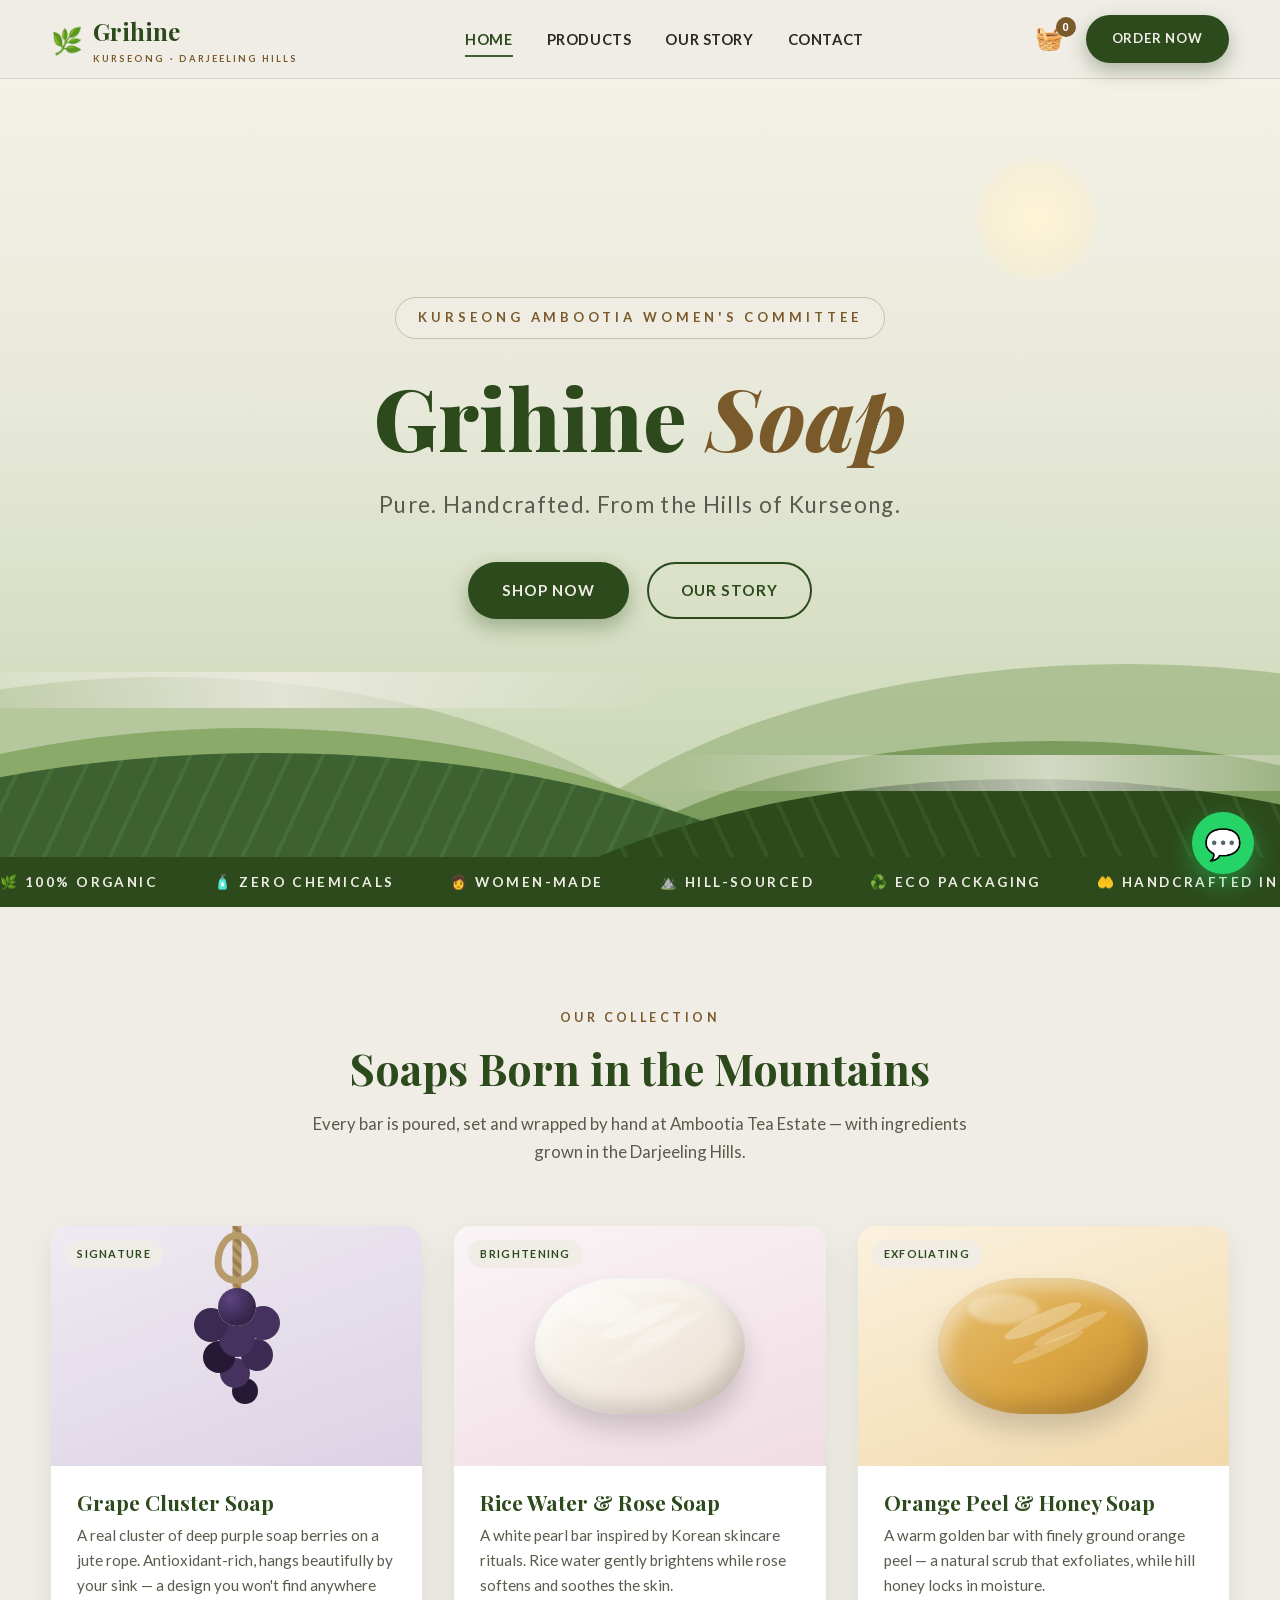
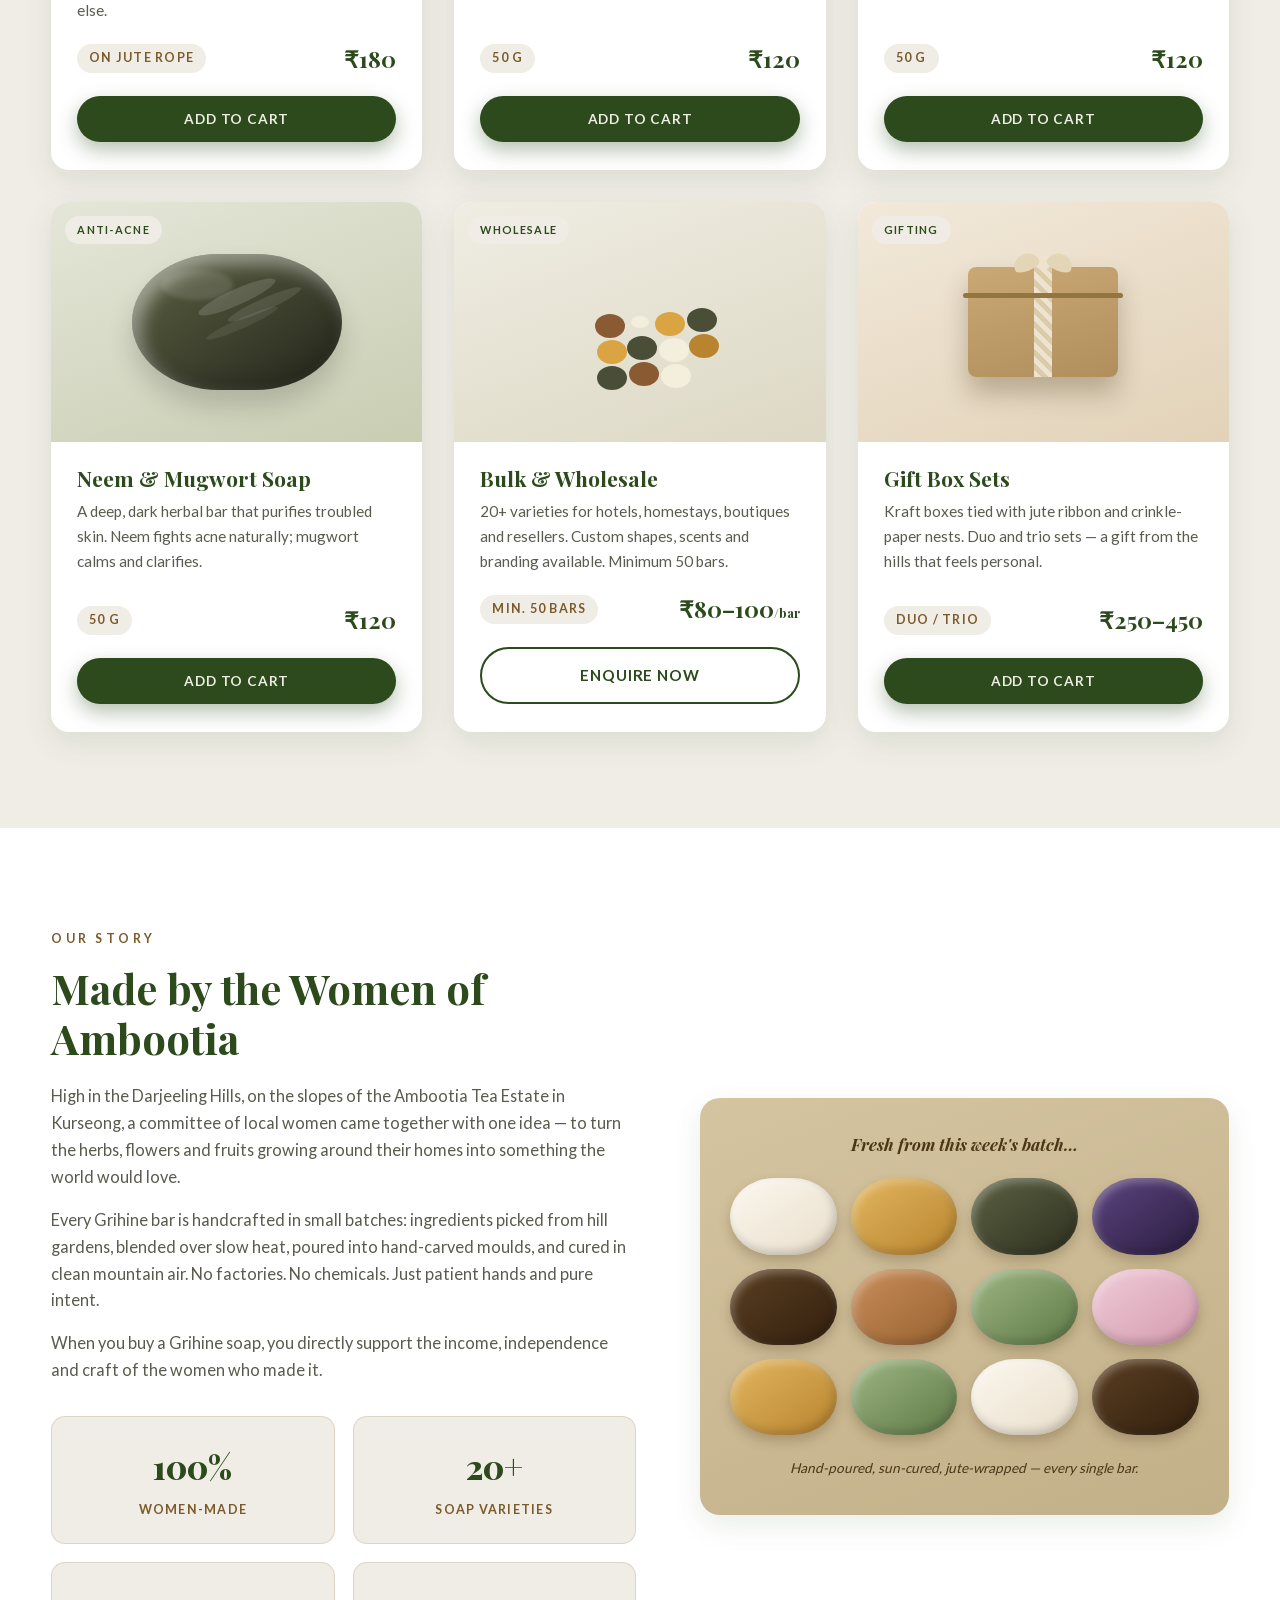
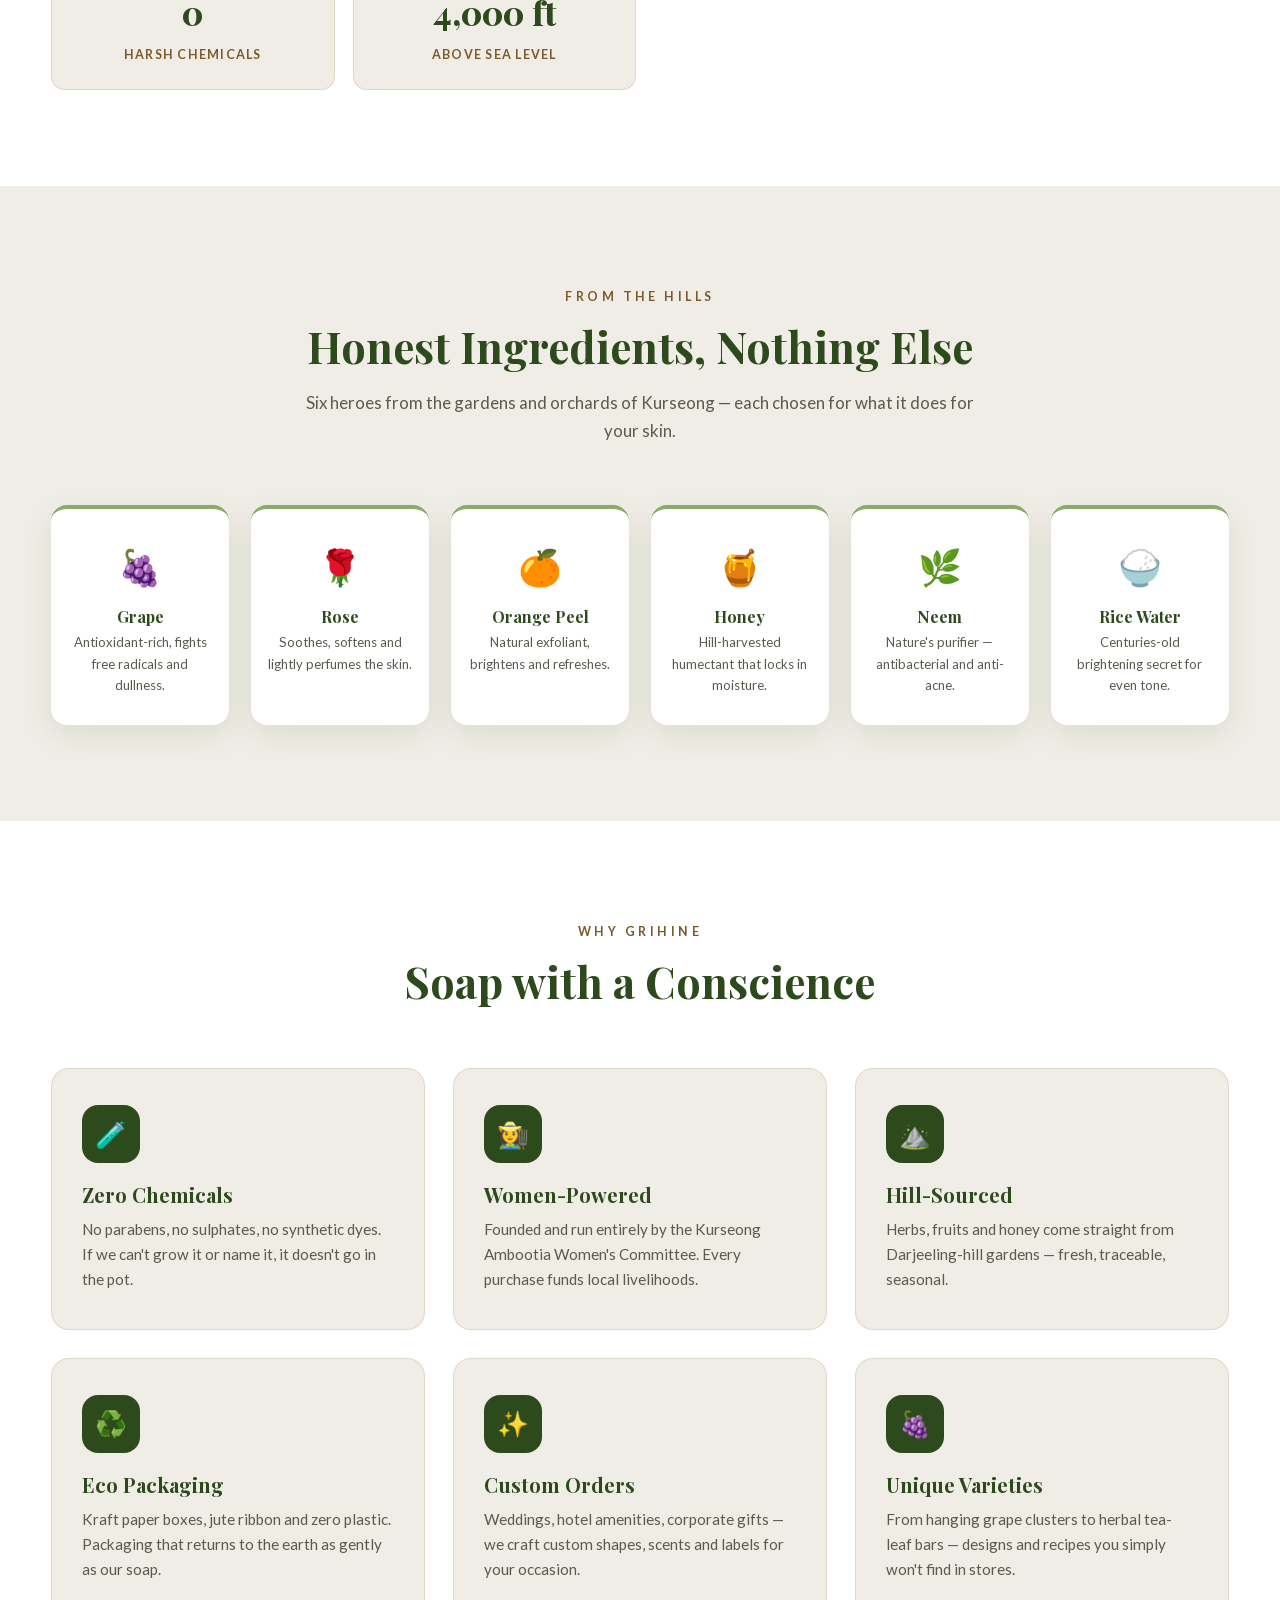
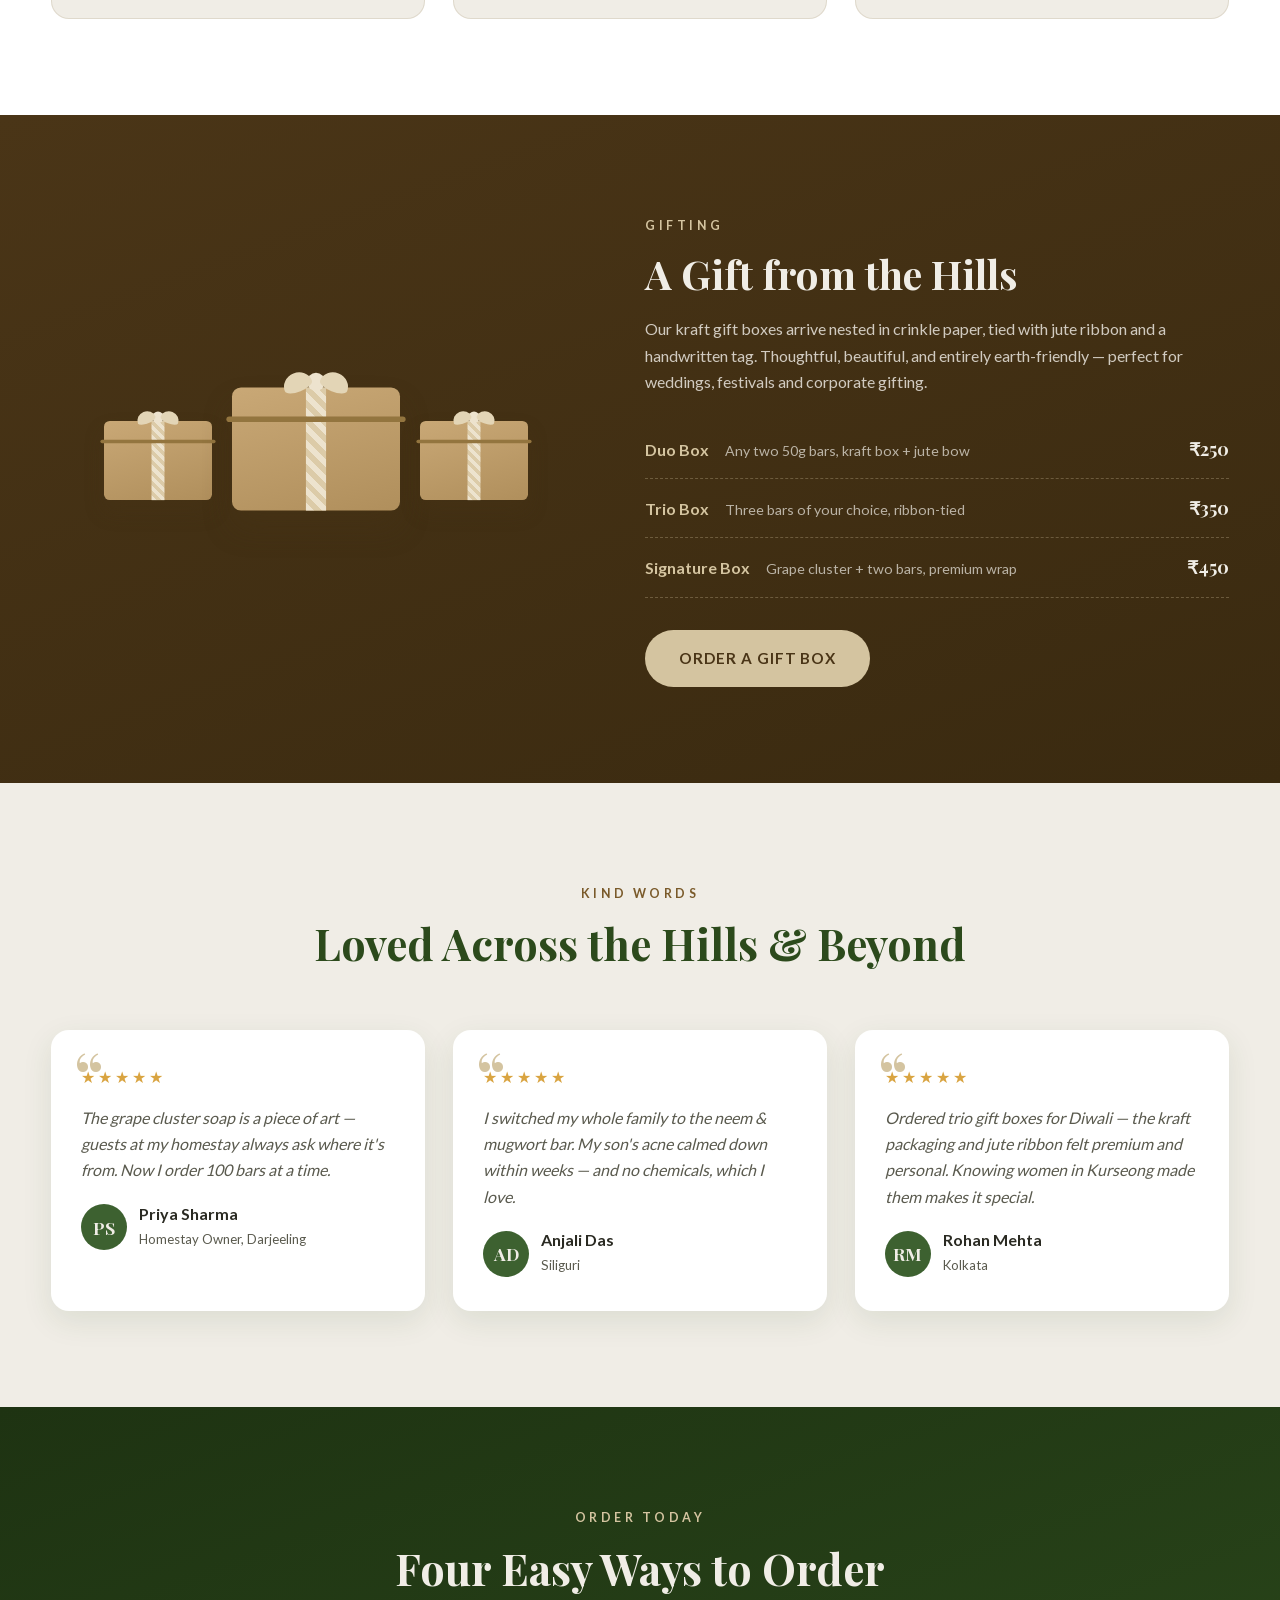
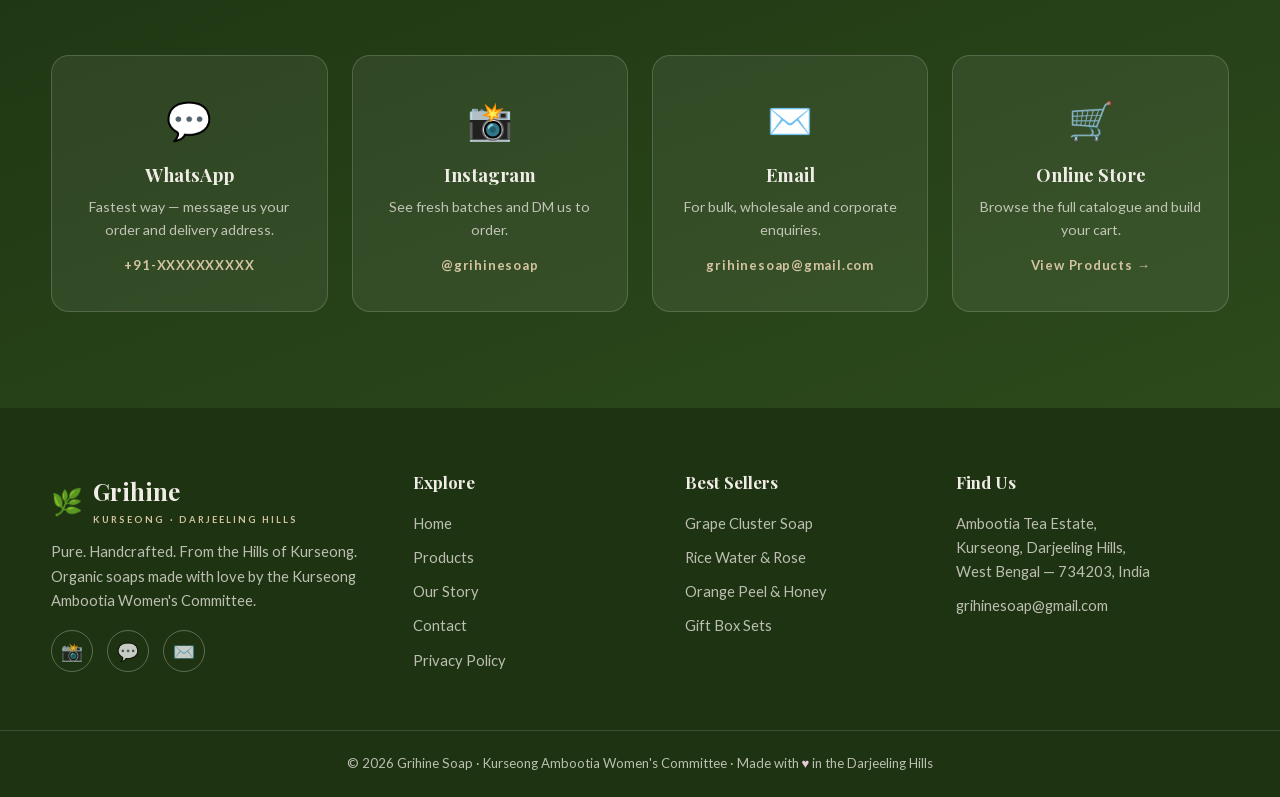
==== index.html @ 86d8ea6c "feat: Grihine Soap site — privacy-first static build (DPDP-ready) Handcrafted-soap brand site for th" ====
<!DOCTYPE html>
<html lang="en">
<head>
  <meta charset="UTF-8">
  <meta name="viewport" content="width=device-width, initial-scale=1.0">
  <!-- Security: CSP (meta-level — GitHub Pages can't set HTTP headers), strict referrer -->
  <meta http-equiv="Content-Security-Policy" content="default-src 'self'; script-src 'self'; style-src 'self' 'unsafe-inline'; img-src 'self' data:; font-src 'self'; connect-src 'self'; frame-src https://www.google.com; object-src 'none'; base-uri 'self'; form-action 'self'">
  <meta name="referrer" content="strict-origin-when-cross-origin">
  <title>Grihine Soap — Handcrafted Organic Soap from Kurseong, Darjeeling Hills</title>
  <meta name="description" content="Grihine Soap — pure, handcrafted organic soaps made by the Kurseong Ambootia Women's Committee in the Darjeeling Hills. Grape cluster soap, rice water & rose, orange peel & honey, neem & mugwort. Zero chemicals, women-made.">
  <meta name="keywords" content="handmade soap, organic soap, Darjeeling, Kurseong, Ambootia, women made, natural soap, grape soap, neem soap, rice water soap, gift box soap, wholesale soap India">
  <meta name="author" content="Kurseong Ambootia Women's Committee">

  <!-- Open Graph -->
  <meta property="og:type" content="website">
  <meta property="og:title" content="Grihine Soap — Pure. Handcrafted. From the Hills of Kurseong.">
  <meta property="og:description" content="Handcrafted organic soaps by the women of Ambootia Tea Estate, Darjeeling Hills. Zero chemicals. 100% women-made.">
  <meta property="og:url" content="https://shadowgreen9371.github.io/grihine-soap/">
  <meta property="og:site_name" content="Grihine Soap">
  <meta property="og:locale" content="en_IN">

  <!-- Favicon: green leaf -->
  <link rel="icon" href="data:image/svg+xml,<svg xmlns=%22http://www.w3.org/2000/svg%22 viewBox=%220 0 100 100%22><text y=%22.9em%22 font-size=%2290%22>🌿</text></svg>">


  <link rel="stylesheet" href="style.css">
</head>
<body>

  <!-- ======= NAVBAR ======= -->
  <header class="navbar">
    <div class="container nav-inner">
      <a href="index.html" class="logo">
        <span class="leaf">🌿</span>
        <span>Grihine<small>Kurseong · Darjeeling Hills</small></span>
      </a>

      <nav class="nav-links" id="navLinks">
        <a href="index.html" class="active">Home</a>
        <a href="products.html">Products</a>
        <a href="about.html">Our Story</a>
        <a href="contact.html">Contact</a>
      </nav>

      <div class="nav-actions">
        <button class="cart-btn" id="cartBtn" aria-label="Cart" title="Your cart — checkout via WhatsApp">
          🧺<span class="cart-count" id="cartCount">0</span>
        </button>
        <a href="contact.html" class="btn btn-solid order-cta">Order Now</a>
        <button class="hamburger" id="hamburger" aria-label="Menu" aria-expanded="false">
          <span></span><span></span><span></span>
        </button>
      </div>
    </div>
  </header>

  <!-- ======= HERO ======= -->
  <section class="hero" id="home">
    <div class="hills" aria-hidden="true">
      <div class="hill hill-far-l"></div>
      <div class="hill hill-far-r"></div>
      <div class="hill hill-mid-l"></div>
      <div class="hill hill-mid-r"></div>
      <div class="hill hill-near-l"></div>
      <div class="hill hill-near-r"></div>
      <div class="mist-band mist-1"></div>
      <div class="mist-band mist-2"></div>
    </div>

    <div class="hero-content">
      <span class="hero-kicker">Kurseong Ambootia Women's Committee</span>
      <h1>Grihine <em>Soap</em></h1>
      <p class="tagline">Pure. Handcrafted. From the Hills of Kurseong.</p>
      <div class="hero-ctas">
        <a href="#products" class="btn btn-solid">Shop Now</a>
        <a href="about.html" class="btn btn-outline">Our Story</a>
      </div>
    </div>

    <div class="badge-strip" aria-hidden="true">
      <div class="badge-track">
        <span>🌿 100% Organic</span><span>🧴 Zero Chemicals</span><span>👩 Women-Made</span>
        <span>⛰️ Hill-Sourced</span><span>♻️ Eco Packaging</span><span>🤲 Handcrafted in Small Batches</span>
        <span>🌿 100% Organic</span><span>🧴 Zero Chemicals</span><span>👩 Women-Made</span>
        <span>⛰️ Hill-Sourced</span><span>♻️ Eco Packaging</span><span>🤲 Handcrafted in Small Batches</span>
      </div>
    </div>
  </section>

  <!-- ======= PRODUCTS ======= -->
  <section class="section" id="products">
    <div class="container">
      <div class="section-head reveal">
        <span class="eyebrow">Our Collection</span>
        <h2>Soaps Born in the Mountains</h2>
        <p>Every bar is poured, set and wrapped by hand at Ambootia Tea Estate — with ingredients grown in the Darjeeling Hills.</p>
      </div>

      <div class="product-grid">
        <!-- Grape Cluster -->
        <article class="product-card reveal">
          <div class="soap-visual visual-grape">
            <span class="product-tag">Signature</span>
            <span class="rope" aria-hidden="true"></span>
            <span class="grapes" aria-hidden="true"></span>
          </div>
          <div class="product-body">
            <h3>Grape Cluster Soap</h3>
            <p class="benefit">A real cluster of deep purple soap berries on a jute rope. Antioxidant-rich, hangs beautifully by your sink — a design you won't find anywhere else.</p>
            <div class="product-meta">
              <span class="weight">On jute rope</span>
              <span class="price">₹180</span>
            </div>
            <button class="btn btn-solid add-cart" data-name="Grape Cluster Soap" data-price="180">Add to Cart</button>
          </div>
        </article>

        <!-- Rice Water & Rose -->
        <article class="product-card reveal">
          <div class="soap-visual visual-rice">
            <span class="product-tag">Brightening</span>
            <span class="soap-bar bar-rice" aria-hidden="true"></span>
          </div>
          <div class="product-body">
            <h3>Rice Water &amp; Rose Soap</h3>
            <p class="benefit">A white pearl bar inspired by Korean skincare rituals. Rice water gently brightens while rose softens and soothes the skin.</p>
            <div class="product-meta">
              <span class="weight">50 g</span>
              <span class="price">₹120</span>
            </div>
            <button class="btn btn-solid add-cart" data-name="Rice Water & Rose Soap" data-price="120">Add to Cart</button>
          </div>
        </article>

        <!-- Orange Peel & Honey -->
        <article class="product-card reveal">
          <div class="soap-visual visual-orange">
            <span class="product-tag">Exfoliating</span>
            <span class="soap-bar bar-orange" aria-hidden="true"></span>
          </div>
          <div class="product-body">
            <h3>Orange Peel &amp; Honey Soap</h3>
            <p class="benefit">A warm golden bar with finely ground orange peel — a natural scrub that exfoliates, while hill honey locks in moisture.</p>
            <div class="product-meta">
              <span class="weight">50 g</span>
              <span class="price">₹120</span>
            </div>
            <button class="btn btn-solid add-cart" data-name="Orange Peel & Honey Soap" data-price="120">Add to Cart</button>
          </div>
        </article>

        <!-- Neem & Mugwort -->
        <article class="product-card reveal">
          <div class="soap-visual visual-neem">
            <span class="product-tag">Anti-Acne</span>
            <span class="soap-bar bar-neem" aria-hidden="true"></span>
          </div>
          <div class="product-body">
            <h3>Neem &amp; Mugwort Soap</h3>
            <p class="benefit">A deep, dark herbal bar that purifies troubled skin. Neem fights acne naturally; mugwort calms and clarifies.</p>
            <div class="product-meta">
              <span class="weight">50 g</span>
              <span class="price">₹120</span>
            </div>
            <button class="btn btn-solid add-cart" data-name="Neem & Mugwort Soap" data-price="120">Add to Cart</button>
          </div>
        </article>

        <!-- Bulk / Wholesale -->
        <article class="product-card reveal">
          <div class="soap-visual visual-bulk">
            <span class="product-tag">Wholesale</span>
            <span class="bulk-tray" aria-hidden="true"></span>
          </div>
          <div class="product-body">
            <h3>Bulk &amp; Wholesale</h3>
            <p class="benefit">20+ varieties for hotels, homestays, boutiques and resellers. Custom shapes, scents and branding available. Minimum 50 bars.</p>
            <div class="product-meta">
              <span class="weight">Min. 50 bars</span>
              <span class="price">₹80–100<span style="font-size:0.8rem">/bar</span></span>
            </div>
            <a href="contact.html" class="btn btn-outline add-cart-link" style="text-align:center">Enquire Now</a>
          </div>
        </article>

        <!-- Gift Box Sets -->
        <article class="product-card reveal">
          <div class="soap-visual visual-gift">
            <span class="product-tag">Gifting</span>
            <span class="gift-box" aria-hidden="true"><span class="gift-bow"></span></span>
          </div>
          <div class="product-body">
            <h3>Gift Box Sets</h3>
            <p class="benefit">Kraft boxes tied with jute ribbon and crinkle-paper nests. Duo and trio sets — a gift from the hills that feels personal.</p>
            <div class="product-meta">
              <span class="weight">Duo / Trio</span>
              <span class="price">₹250–450</span>
            </div>
            <button class="btn btn-solid add-cart" data-name="Gift Box Set" data-price="250">Add to Cart</button>
          </div>
        </article>
      </div>
    </div>
  </section>

  <!-- ======= OUR STORY ======= -->
  <section class="section story" id="story">
    <div class="container story-grid">
      <div class="story-text reveal">
        <span class="eyebrow">Our Story</span>
        <h2>Made by the Women of Ambootia</h2>
        <p>High in the Darjeeling Hills, on the slopes of the Ambootia Tea Estate in Kurseong, a committee of local women came together with one idea — to turn the herbs, flowers and fruits growing around their homes into something the world would love.</p>
        <p>Every Grihine bar is handcrafted in small batches: ingredients picked from hill gardens, blended over slow heat, poured into hand-carved moulds, and cured in clean mountain air. No factories. No chemicals. Just patient hands and pure intent.</p>
        <p>When you buy a Grihine soap, you directly support the income, independence and craft of the women who made it.</p>

        <div class="stats">
          <div class="stat-box"><span class="num">100%</span><span class="label">Women-Made</span></div>
          <div class="stat-box"><span class="num">20+</span><span class="label">Soap Varieties</span></div>
          <div class="stat-box"><span class="num">0</span><span class="label">Harsh Chemicals</span></div>
          <div class="stat-box"><span class="num">4,000 ft</span><span class="label">Above Sea Level</span></div>
        </div>
      </div>

      <div class="reveal">
        <div class="batch-display" aria-label="A fresh batch of handmade soaps">
          <h4>Fresh from this week's batch…</h4>
          <div class="batch-grid">
            <div class="mini-soap ms-cream"></div><div class="mini-soap ms-honey"></div>
            <div class="mini-soap ms-neem"></div><div class="mini-soap ms-grape"></div>
            <div class="mini-soap ms-choc"></div><div class="mini-soap ms-clay"></div>
            <div class="mini-soap ms-mint"></div><div class="mini-soap ms-rose"></div>
            <div class="mini-soap ms-honey"></div><div class="mini-soap ms-mint"></div>
            <div class="mini-soap ms-cream"></div><div class="mini-soap ms-choc"></div>
          </div>
          <p class="batch-note">Hand-poured, sun-cured, jute-wrapped — every single bar.</p>
        </div>
      </div>
    </div>
  </section>

  <!-- ======= INGREDIENTS ======= -->
  <section class="section ingredients" id="ingredients">
    <div class="container">
      <div class="section-head reveal">
        <span class="eyebrow">From the Hills</span>
        <h2>Honest Ingredients, Nothing Else</h2>
        <p>Six heroes from the gardens and orchards of Kurseong — each chosen for what it does for your skin.</p>
      </div>
      <div class="ing-grid">
        <div class="ing-card reveal"><span class="ing-icon">🍇</span><h4>Grape</h4><p>Antioxidant-rich, fights free radicals and dullness.</p></div>
        <div class="ing-card reveal"><span class="ing-icon">🌹</span><h4>Rose</h4><p>Soothes, softens and lightly perfumes the skin.</p></div>
        <div class="ing-card reveal"><span class="ing-icon">🍊</span><h4>Orange Peel</h4><p>Natural exfoliant, brightens and refreshes.</p></div>
        <div class="ing-card reveal"><span class="ing-icon">🍯</span><h4>Honey</h4><p>Hill-harvested humectant that locks in moisture.</p></div>
        <div class="ing-card reveal"><span class="ing-icon">🌿</span><h4>Neem</h4><p>Nature's purifier — antibacterial and anti-acne.</p></div>
        <div class="ing-card reveal"><span class="ing-icon">🍚</span><h4>Rice Water</h4><p>Centuries-old brightening secret for even tone.</p></div>
      </div>
    </div>
  </section>

  <!-- ======= WHY GRIHINE ======= -->
  <section class="section why" id="why">
    <div class="container">
      <div class="section-head reveal">
        <span class="eyebrow">Why Grihine</span>
        <h2>Soap with a Conscience</h2>
      </div>
      <div class="why-grid">
        <div class="why-card reveal">
          <div class="why-icon">🧪</div>
          <h3>Zero Chemicals</h3>
          <p>No parabens, no sulphates, no synthetic dyes. If we can't grow it or name it, it doesn't go in the pot.</p>
        </div>
        <div class="why-card reveal">
          <div class="why-icon">👩‍🌾</div>
          <h3>Women-Powered</h3>
          <p>Founded and run entirely by the Kurseong Ambootia Women's Committee. Every purchase funds local livelihoods.</p>
        </div>
        <div class="why-card reveal">
          <div class="why-icon">⛰️</div>
          <h3>Hill-Sourced</h3>
          <p>Herbs, fruits and honey come straight from Darjeeling-hill gardens — fresh, traceable, seasonal.</p>
        </div>
        <div class="why-card reveal">
          <div class="why-icon">♻️</div>
          <h3>Eco Packaging</h3>
          <p>Kraft paper boxes, jute ribbon and zero plastic. Packaging that returns to the earth as gently as our soap.</p>
        </div>
        <div class="why-card reveal">
          <div class="why-icon">✨</div>
          <h3>Custom Orders</h3>
          <p>Weddings, hotel amenities, corporate gifts — we craft custom shapes, scents and labels for your occasion.</p>
        </div>
        <div class="why-card reveal">
          <div class="why-icon">🍇</div>
          <h3>Unique Varieties</h3>
          <p>From hanging grape clusters to herbal tea-leaf bars — designs and recipes you simply won't find in stores.</p>
        </div>
      </div>
    </div>
  </section>

  <!-- ======= GIFTING ======= -->
  <section class="section gifting on-dark" id="gifting">
    <div class="container gift-grid">
      <div class="gift-visuals reveal" aria-hidden="true">
        <span class="gift-box gift-sm"><span class="gift-bow"></span></span>
        <span class="gift-box gift-lg"><span class="gift-bow"></span></span>
        <span class="gift-box gift-sm"><span class="gift-bow"></span></span>
      </div>
      <div class="gift-text reveal">
        <span class="eyebrow">Gifting</span>
        <h2>A Gift from the Hills</h2>
        <p>Our kraft gift boxes arrive nested in crinkle paper, tied with jute ribbon and a handwritten tag. Thoughtful, beautiful, and entirely earth-friendly — perfect for weddings, festivals and corporate gifting.</p>
        <ul class="gift-options">
          <li><span class="g-name">Duo Box</span><span class="g-desc">Any two 50g bars, kraft box + jute bow</span><span class="g-price">₹250</span></li>
          <li><span class="g-name">Trio Box</span><span class="g-desc">Three bars of your choice, ribbon-tied</span><span class="g-price">₹350</span></li>
          <li><span class="g-name">Signature Box</span><span class="g-desc">Grape cluster + two bars, premium wrap</span><span class="g-price">₹450</span></li>
        </ul>
        <a href="contact.html" class="btn btn-clay">Order a Gift Box</a>
      </div>
    </div>
  </section>

  <!-- ======= TESTIMONIALS ======= -->
  <section class="section testimonials" id="testimonials">
    <div class="container">
      <div class="section-head reveal">
        <span class="eyebrow">Kind Words</span>
        <h2>Loved Across the Hills &amp; Beyond</h2>
      </div>
      <div class="testi-grid">
        <div class="testi-card reveal">
          <div class="stars">★★★★★</div>
          <blockquote>The grape cluster soap is a piece of art — guests at my homestay always ask where it's from. Now I order 100 bars at a time.</blockquote>
          <div class="testi-who">
            <span class="testi-avatar">PS</span>
            <div><span class="name">Priya Sharma</span><span class="place">Homestay Owner, Darjeeling</span></div>
          </div>
        </div>
        <div class="testi-card reveal">
          <div class="stars">★★★★★</div>
          <blockquote>I switched my whole family to the neem &amp; mugwort bar. My son's acne calmed down within weeks — and no chemicals, which I love.</blockquote>
          <div class="testi-who">
            <span class="testi-avatar">AD</span>
            <div><span class="name">Anjali Das</span><span class="place">Siliguri</span></div>
          </div>
        </div>
        <div class="testi-card reveal">
          <div class="stars">★★★★★</div>
          <blockquote>Ordered trio gift boxes for Diwali — the kraft packaging and jute ribbon felt premium and personal. Knowing women in Kurseong made them makes it special.</blockquote>
          <div class="testi-who">
            <span class="testi-avatar">RM</span>
            <div><span class="name">Rohan Mehta</span><span class="place">Kolkata</span></div>
          </div>
        </div>
      </div>
    </div>
  </section>

  <!-- ======= ORDER CHANNELS ======= -->
  <section class="section channels on-dark" id="order">
    <div class="container">
      <div class="section-head reveal">
        <span class="eyebrow">Order Today</span>
        <h2>Four Easy Ways to Order</h2>
      </div>
      <div class="channel-grid">
        <!-- REPLACE: change 91XXXXXXXXXX to the real WhatsApp number -->
        <a class="channel-card reveal" href="https://wa.me/91XXXXXXXXXX?text=Hello%20Grihine%20Soap!%20I%27d%20like%20to%20place%20an%20order." target="_blank" rel="noopener">
          <span class="ch-icon">💬</span>
          <h3>WhatsApp</h3>
          <p>Fastest way — message us your order and delivery address.</p>
          <span class="ch-handle">+91-XXXXXXXXXX</span>
        </a>
        <!-- REPLACE: real Instagram handle -->
        <a class="channel-card reveal" href="https://instagram.com/grihinesoap" target="_blank" rel="noopener">
          <span class="ch-icon">📸</span>
          <h3>Instagram</h3>
          <p>See fresh batches and DM us to order.</p>
          <span class="ch-handle">@grihinesoap</span>
        </a>
        <!-- REPLACE: real email -->
        <a class="channel-card reveal" href="mailto:grihinesoap@gmail.com">
          <span class="ch-icon">✉️</span>
          <h3>Email</h3>
          <p>For bulk, wholesale and corporate enquiries.</p>
          <span class="ch-handle">grihinesoap@gmail.com</span>
        </a>
        <a class="channel-card reveal" href="products.html">
          <span class="ch-icon">🛒</span>
          <h3>Online Store</h3>
          <p>Browse the full catalogue and build your cart.</p>
          <span class="ch-handle">View Products →</span>
        </a>
      </div>
    </div>
  </section>

  <!-- ======= FOOTER ======= -->
  <footer class="footer">
    <div class="container footer-grid">
      <div class="footer-brand">
        <a href="index.html" class="logo">
          <span class="leaf">🌿</span>
          <span>Grihine<small>Kurseong · Darjeeling Hills</small></span>
        </a>
        <p>Pure. Handcrafted. From the Hills of Kurseong. Organic soaps made with love by the Kurseong Ambootia Women's Committee.</p>
        <div class="social-links">
          <!-- REPLACE: real social links -->
          <a href="https://instagram.com/grihinesoap" target="_blank" rel="noopener" aria-label="Instagram">📸</a>
          <a href="https://wa.me/91XXXXXXXXXX" target="_blank" rel="noopener" aria-label="WhatsApp">💬</a>
          <a href="mailto:grihinesoap@gmail.com" aria-label="Email">✉️</a>
        </div>
      </div>
      <div>
        <h4>Explore</h4>
        <ul>
          <li><a href="index.html">Home</a></li>
          <li><a href="products.html">Products</a></li>
          <li><a href="about.html">Our Story</a></li>
          <li><a href="contact.html">Contact</a></li>
          <li><a href="privacy.html">Privacy Policy</a></li>
        </ul>
      </div>
      <div>
        <h4>Best Sellers</h4>
        <ul>
          <li><a href="products.html#grape">Grape Cluster Soap</a></li>
          <li><a href="products.html#rice">Rice Water &amp; Rose</a></li>
          <li><a href="products.html#orange">Orange Peel &amp; Honey</a></li>
          <li><a href="products.html#gift">Gift Box Sets</a></li>
        </ul>
      </div>
      <div>
        <h4>Find Us</h4>
        <p>Ambootia Tea Estate,<br>Kurseong, Darjeeling Hills,<br>West Bengal — 734203, India</p>
        <p><a href="mailto:grihinesoap@gmail.com">grihinesoap@gmail.com</a></p>
      </div>
    </div>
    <div class="footer-bottom">
      <div class="container">
        © 2026 Grihine Soap · Kurseong Ambootia Women's Committee · Made with <span class="heart">♥</span> in the Darjeeling Hills
      </div>
    </div>
  </footer>

  <!-- WhatsApp floating button — REPLACE 91XXXXXXXXXX with real number -->
  <a class="wa-float" href="https://wa.me/91XXXXXXXXXX?text=Hello%20Grihine%20Soap!%20I%27d%20like%20to%20place%20an%20order." target="_blank" rel="noopener" aria-label="Chat on WhatsApp">💬</a>

  <div class="toast" id="toast" role="status" aria-live="polite"></div>

  <script src="script.js"></script>
</body>
</html>
---- style.css ----
/* ==========================================================================
   GRIHINE SOAP — Pure. Handcrafted. From the Hills of Kurseong.
   Handcrafted organic soap by the Kurseong Ambootia Women's Committee
   ========================================================================== */

/* ---------- Self-hosted fonts (no third-party requests — DPDP/GDPR safe) ---------- */
@font-face {
  font-family: 'Lato';
  font-style: normal;
  font-weight: 400;
  font-display: swap;
  src: url(fonts/lato-normal-400.woff2) format('woff2');
  unicode-range: U+0000-00FF, U+0131, U+0152-0153, U+02BB-02BC, U+02C6, U+02DA, U+02DC, U+0304, U+0308, U+0329, U+2000-206F, U+20AC, U+2122, U+2191, U+2193, U+2212, U+2215, U+FEFF, U+FFFD;
}
@font-face {
  font-family: 'Lato';
  font-style: normal;
  font-weight: 700;
  font-display: swap;
  src: url(fonts/lato-normal-700.woff2) format('woff2');
  unicode-range: U+0000-00FF, U+0131, U+0152-0153, U+02BB-02BC, U+02C6, U+02DA, U+02DC, U+0304, U+0308, U+0329, U+2000-206F, U+20AC, U+2122, U+2191, U+2193, U+2212, U+2215, U+FEFF, U+FFFD;
}
@font-face {
  font-family: 'Playfair Display';
  font-style: italic;
  font-weight: 500 800;
  font-display: swap;
  src: url(fonts/playfair-display-italic-500-800.woff2) format('woff2');
  unicode-range: U+0000-00FF, U+0131, U+0152-0153, U+02BB-02BC, U+02C6, U+02DA, U+02DC, U+0304, U+0308, U+0329, U+2000-206F, U+20AC, U+2122, U+2191, U+2193, U+2212, U+2215, U+FEFF, U+FFFD;
}
@font-face {
  font-family: 'Playfair Display';
  font-style: normal;
  font-weight: 500 800;
  font-display: swap;
  src: url(fonts/playfair-display-normal-500-800.woff2) format('woff2');
  unicode-range: U+0000-00FF, U+0131, U+0152-0153, U+02BB-02BC, U+02C6, U+02DA, U+02DC, U+0304, U+0308, U+0329, U+2000-206F, U+20AC, U+2122, U+2191, U+2193, U+2212, U+2215, U+FEFF, U+FFFD;
}

/* ---------- Variables & Reset ---------- */
:root {
  --forest: #2C4A1C;
  --hill: #3D6130;
  --tea: #8AAA6A;
  --clay: #D4C4A0;
  --mist: #F0EDE6;
  --bark: #7A5A2A;

  --bark-dark: #4A3517;
  --forest-dark: #1E3312;
  --grape: #3B2A52;
  --grape-deep: #251936;
  --rose: #E8C8D4;
  --honey: #D9A441;
  --neem: #3A3D2B;
  --ink: #2A2A22;
  --soft-ink: #5A5A4E;
  --card-shadow: 0 10px 30px rgba(44, 74, 28, 0.10);
  --card-shadow-hover: 0 24px 48px rgba(44, 74, 28, 0.18);

  --font-head: 'Playfair Display', Georgia, 'Times New Roman', serif;
  --font-body: 'Lato', Arial, Helvetica, sans-serif;
}

* { margin: 0; padding: 0; box-sizing: border-box; }

html { scroll-behavior: smooth; scroll-padding-top: 90px; }

body {
  font-family: var(--font-body);
  color: var(--ink);
  background: var(--mist);
  line-height: 1.65;
  overflow-x: hidden;
}

img { max-width: 100%; display: block; }
a { color: inherit; text-decoration: none; }
ul { list-style: none; }

h1, h2, h3, h4 { font-family: var(--font-head); color: var(--forest); line-height: 1.2; }

.container { width: min(1180px, 92%); margin: 0 auto; }

/* ---------- Buttons ---------- */
.btn {
  display: inline-block;
  padding: 14px 32px;
  border-radius: 50px;
  font-family: var(--font-body);
  font-weight: 700;
  font-size: 0.95rem;
  letter-spacing: 0.06em;
  text-transform: uppercase;
  cursor: pointer;
  border: 2px solid transparent;
  transition: transform 0.25s ease, box-shadow 0.25s ease, background 0.25s ease, color 0.25s ease;
}
.btn:hover { transform: translateY(-3px); }

.btn-solid {
  background: var(--forest);
  color: var(--mist);
  box-shadow: 0 8px 20px rgba(44, 74, 28, 0.35);
}
.btn-solid:hover { background: var(--hill); box-shadow: 0 14px 28px rgba(44, 74, 28, 0.4); }

.btn-outline {
  background: transparent;
  color: var(--forest);
  border-color: var(--forest);
}
.btn-outline:hover { background: var(--forest); color: var(--mist); }

.btn-light {
  background: var(--mist);
  color: var(--forest);
}
.btn-light:hover { background: var(--clay); }

.btn-clay {
  background: var(--clay);
  color: var(--bark-dark);
}
.btn-clay:hover { background: #e3d6b8; }

.btn-whatsapp {
  background: #25D366;
  color: #fff;
  box-shadow: 0 8px 20px rgba(37, 211, 102, 0.35);
}
.btn-whatsapp:hover { background: #1ebe5a; }

/* ---------- Navbar ---------- */
.navbar {
  position: sticky;
  top: 0;
  z-index: 1000;
  background: rgba(240, 237, 230, 0.92);
  backdrop-filter: blur(12px);
  -webkit-backdrop-filter: blur(12px);
  border-bottom: 1px solid rgba(122, 90, 42, 0.18);
}
.nav-inner {
  display: flex;
  align-items: center;
  justify-content: space-between;
  gap: 24px;
  height: 78px;
}
.logo {
  display: flex;
  align-items: center;
  gap: 10px;
  font-family: var(--font-head);
  font-size: 1.5rem;
  font-weight: 700;
  color: var(--forest);
}
.logo .leaf { font-size: 1.6rem; }
.logo small {
  display: block;
  font-family: var(--font-body);
  font-size: 0.58rem;
  font-weight: 700;
  letter-spacing: 0.22em;
  text-transform: uppercase;
  color: var(--bark);
}

.nav-links {
  display: flex;
  gap: 34px;
  align-items: center;
}
.nav-links a {
  font-weight: 700;
  font-size: 0.92rem;
  letter-spacing: 0.04em;
  text-transform: uppercase;
  color: var(--ink);
  position: relative;
  padding: 6px 0;
}
.nav-links a::after {
  content: '';
  position: absolute;
  left: 0; bottom: 0;
  width: 0; height: 2px;
  background: var(--hill);
  transition: width 0.3s ease;
}
.nav-links a:hover::after, .nav-links a.active::after { width: 100%; }
.nav-links a.active { color: var(--forest); }

.nav-actions { display: flex; align-items: center; gap: 18px; }

.cart-btn {
  position: relative;
  background: none;
  border: none;
  font-size: 1.45rem;
  cursor: pointer;
  line-height: 1;
  padding: 4px;
}
.cart-count {
  position: absolute;
  top: -6px; right: -8px;
  min-width: 20px; height: 20px;
  padding: 0 5px;
  background: var(--bark);
  color: #fff;
  border-radius: 50px;
  font-size: 0.7rem;
  font-weight: 700;
  display: flex;
  align-items: center;
  justify-content: center;
  transition: transform 0.2s ease;
}
.cart-count.bump { animation: bump 0.4s ease; }
@keyframes bump {
  0% { transform: scale(1); }
  40% { transform: scale(1.5); }
  100% { transform: scale(1); }
}

.order-cta { padding: 11px 24px; font-size: 0.82rem; }

.hamburger {
  display: none;
  flex-direction: column;
  gap: 5px;
  background: none;
  border: none;
  cursor: pointer;
  padding: 6px;
}
.hamburger span {
  width: 26px; height: 3px;
  background: var(--forest);
  border-radius: 3px;
  transition: transform 0.3s ease, opacity 0.3s ease;
}
.hamburger.open span:nth-child(1) { transform: translateY(8px) rotate(45deg); }
.hamburger.open span:nth-child(2) { opacity: 0; }
.hamburger.open span:nth-child(3) { transform: translateY(-8px) rotate(-45deg); }

/* ---------- Hero with CSS mountain art ---------- */
.hero {
  position: relative;
  min-height: 92vh;
  display: flex;
  flex-direction: column;
  justify-content: center;
  overflow: hidden;
  background: linear-gradient(180deg, #F4F1E8 0%, #E8E9DA 38%, #D5DEC2 70%, #C3D2AC 100%);
}

/* sun */
.hero::before {
  content: '';
  position: absolute;
  top: 9%; right: 14%;
  width: 130px; height: 130px;
  border-radius: 50%;
  background: radial-gradient(circle, rgba(255, 245, 214, 0.95) 0%, rgba(255, 240, 200, 0.45) 55%, transparent 72%);
}

/* layered hills */
.hills { position: absolute; inset: 0; pointer-events: none; }
.hill { position: absolute; border-radius: 50%; }
.hill-far-l   { width: 90vw; height: 46vw; left: -32vw; bottom: -28vw; background: #A9BE8E; opacity: 0.65; }
.hill-far-r   { width: 100vw; height: 50vw; right: -38vw; bottom: -31vw; background: #9DB582; opacity: 0.7; }
.hill-mid-l   { width: 95vw; height: 46vw; left: -28vw; bottom: -32vw; background: var(--tea); }
.hill-mid-r   { width: 88vw; height: 44vw; right: -26vw; bottom: -31vw; background: #7B9C5C; }
.hill-near-l  {
  width: 110vw; height: 50vw; left: -34vw; bottom: -38vw;
  background: repeating-linear-gradient(115deg, var(--hill) 0px, var(--hill) 26px, #466F37 26px, #466F37 30px);
}
.hill-near-r  {
  width: 100vw; height: 48vw; right: -30vw; bottom: -38vw;
  background: repeating-linear-gradient(65deg, var(--forest) 0px, var(--forest) 28px, #355823 28px, #355823 32px);
}
/* drifting mist bands */
.mist-band {
  position: absolute;
  height: 36px;
  width: 60vw;
  border-radius: 50px;
  background: linear-gradient(90deg, transparent, rgba(240, 237, 230, 0.75), transparent);
  animation: drift 14s ease-in-out infinite alternate;
}
.mist-1 { bottom: 24%; left: -8%; }
.mist-2 { bottom: 14%; right: -12%; animation-delay: -7s; animation-duration: 18s; }
@keyframes drift {
  from { transform: translateX(-6%); opacity: 0.85; }
  to   { transform: translateX(9%); opacity: 0.55; }
}

.hero-content {
  position: relative;
  z-index: 2;
  text-align: center;
  padding: 130px 5% 200px;
}
.hero-kicker {
  display: inline-block;
  font-size: 0.82rem;
  font-weight: 700;
  letter-spacing: 0.3em;
  text-transform: uppercase;
  color: var(--bark);
  background: rgba(240, 237, 230, 0.7);
  border: 1px solid rgba(122, 90, 42, 0.3);
  border-radius: 50px;
  padding: 9px 22px;
  margin-bottom: 26px;
  opacity: 0;
  animation: fadeUp 0.9s ease 0.15s forwards;
}
.hero h1 {
  font-size: clamp(2.9rem, 7.5vw, 5.4rem);
  font-weight: 800;
  color: var(--forest);
  opacity: 0;
  animation: fadeUp 0.9s ease 0.35s forwards;
}
.hero h1 em { font-style: italic; color: var(--bark); }
.hero .tagline {
  font-size: clamp(1.05rem, 2.4vw, 1.4rem);
  color: var(--soft-ink);
  font-weight: 400;
  letter-spacing: 0.06em;
  margin: 18px auto 38px;
  max-width: 640px;
  opacity: 0;
  animation: fadeUp 0.9s ease 0.55s forwards;
}
.hero-ctas {
  display: flex;
  gap: 18px;
  justify-content: center;
  flex-wrap: wrap;
  opacity: 0;
  animation: fadeUp 0.9s ease 0.75s forwards;
}
@keyframes fadeUp {
  from { opacity: 0; transform: translateY(28px); }
  to   { opacity: 1; transform: translateY(0); }
}

/* animated badge strip */
.badge-strip {
  position: absolute;
  bottom: 0; left: 0; right: 0;
  z-index: 3;
  background: var(--forest);
  color: var(--mist);
  overflow: hidden;
  padding: 14px 0;
}
.badge-track {
  display: flex;
  gap: 56px;
  width: max-content;
  animation: marquee 28s linear infinite;
}
.badge-track span {
  font-size: 0.85rem;
  font-weight: 700;
  letter-spacing: 0.18em;
  text-transform: uppercase;
  white-space: nowrap;
}
@keyframes marquee {
  from { transform: translateX(0); }
  to   { transform: translateX(-50%); }
}

/* ---------- Sections ---------- */
.section { padding: 96px 0; }
.section-head { text-align: center; max-width: 680px; margin: 0 auto 60px; }
.eyebrow {
  display: inline-block;
  font-size: 0.78rem;
  font-weight: 700;
  letter-spacing: 0.28em;
  text-transform: uppercase;
  color: var(--bark);
  margin-bottom: 14px;
}
.section-head h2 { font-size: clamp(1.9rem, 4vw, 2.7rem); margin-bottom: 16px; }
.section-head p { color: var(--soft-ink); font-size: 1.05rem; }

.on-dark .eyebrow { color: var(--clay); }
.on-dark h2, .on-dark h3 { color: var(--mist); }
.on-dark p { color: rgba(240, 237, 230, 0.8); }

/* scroll reveal */
.reveal { opacity: 0; transform: translateY(34px); transition: opacity 0.7s ease, transform 0.7s ease; }
.reveal.visible { opacity: 1; transform: translateY(0); }

/* ---------- Product grid ---------- */
.product-grid {
  display: grid;
  grid-template-columns: repeat(3, 1fr);
  gap: 32px;
}
.product-card {
  background: #fff;
  border-radius: 18px;
  overflow: hidden;
  box-shadow: var(--card-shadow);
  transition: transform 0.35s ease, box-shadow 0.35s ease;
  display: flex;
  flex-direction: column;
}
.product-card:hover { transform: translateY(-10px); box-shadow: var(--card-shadow-hover); }

.product-tag {
  position: absolute;
  top: 14px; left: 14px;
  background: rgba(240, 237, 230, 0.92);
  color: var(--forest);
  font-size: 0.68rem;
  font-weight: 700;
  letter-spacing: 0.12em;
  text-transform: uppercase;
  padding: 5px 12px;
  border-radius: 50px;
}

.product-body { padding: 24px 26px 28px; display: flex; flex-direction: column; flex: 1; }
.product-body h3 { font-size: 1.32rem; margin-bottom: 8px; }
.product-body .benefit { color: var(--soft-ink); font-size: 0.95rem; flex: 1; }
.product-meta {
  display: flex;
  align-items: center;
  justify-content: space-between;
  flex-wrap: wrap;
  gap: 8px;
  margin: 16px 0 18px;
}
.weight { white-space: nowrap; }
.price { white-space: nowrap; }
.weight {
  font-size: 0.78rem;
  font-weight: 700;
  letter-spacing: 0.1em;
  text-transform: uppercase;
  color: var(--bark);
  background: var(--mist);
  padding: 4px 12px;
  border-radius: 50px;
}
.price { font-family: var(--font-head); font-size: 1.45rem; font-weight: 700; color: var(--forest); }
.add-cart { width: 100%; padding: 13px 0; font-size: 0.85rem; }

/* ---------- Product CSS art ---------- */
.soap-visual {
  position: relative;
  height: 240px;
  display: flex;
  align-items: center;
  justify-content: center;
  overflow: hidden;
}
.soap-visual.lg { height: 340px; border-radius: 18px; }

/* Grape Cluster — jute rope + purple berries */
.visual-grape { background: linear-gradient(160deg, #EFEAF2 0%, #DCD2E4 100%); }
.rope {
  position: absolute;
  top: 0; left: 50%;
  transform: translateX(-50%);
  width: 9px; height: 64px;
  background: repeating-linear-gradient(45deg, #B89B6A 0 4px, #9C7F50 4px 8px);
  border-radius: 0 0 5px 5px;
}
.rope::before {
  content: '';
  position: absolute;
  top: 6px; left: 50%;
  transform: translateX(-50%);
  width: 30px; height: 38px;
  border: 7px solid #B89B6A;
  border-radius: 50% 50% 50% 50% / 60% 60% 40% 40%;
  background: transparent;
}
.grapes {
  position: absolute;
  top: 62px; left: 50%;
  margin-left: -19px;
  width: 38px; height: 38px;
  border-radius: 50%;
  background: radial-gradient(circle at 32% 28%, #5D4480, var(--grape) 58%, var(--grape-deep));
  box-shadow:
    -26px 18px 0 -2px var(--grape),
    26px 16px 0 -2px #46325F,
    0 32px 0 -1px #46325F,
    -18px 50px 0 -3px var(--grape-deep),
    20px 48px 0 -3px var(--grape),
    -2px 66px 0 -4px #46325F,
    8px 84px 0 -6px var(--grape-deep);
}

.soap-visual.lg .rope { height: 96px; }
.soap-visual.lg .grapes { top: 94px; transform: scale(1.25); transform-origin: top center; }

/* Rice Water & Rose — white pearl bar */
.visual-rice { background: linear-gradient(160deg, #FAF4F6 0%, #F0DCE4 100%); }
/* Orange Peel & Honey — warm golden bar */
.visual-orange { background: linear-gradient(160deg, #FBF1DE 0%, #F2D9AC 100%); }
/* Neem & Mugwort — deep herbal bar */
.visual-neem { background: linear-gradient(160deg, #E4E6D8 0%, #C9CDB2 100%); }

.soap-bar {
  position: relative;
  width: 58%;
  max-width: 210px;
  aspect-ratio: 1.55;
  border-radius: 46% 46% 46% 46% / 56% 56% 56% 56%;
  box-shadow: inset -8px -10px 18px rgba(0,0,0,0.13), inset 8px 10px 18px rgba(255,255,255,0.45), 0 16px 26px rgba(0,0,0,0.16);
}
.soap-bar::before {
  /* embossed botanical sprig */
  content: '';
  position: absolute;
  top: 26%; left: 30%;
  width: 40%; height: 12%;
  border-radius: 50%;
  transform: rotate(-24deg);
  background: rgba(255, 255, 255, 0.28);
  box-shadow: 22px 18px 0 -2px rgba(255,255,255,0.22), -6px 26px 0 -3px rgba(255,255,255,0.18);
}
.soap-bar::after {
  content: '';
  position: absolute;
  top: 12%; left: 14%;
  width: 34%; height: 22%;
  border-radius: 50%;
  background: rgba(255, 255, 255, 0.32);
  filter: blur(2px);
}
.bar-rice   { background: linear-gradient(145deg, #FDFBF6, #EFE6DC 70%, #E2D4C6); }
.bar-orange { background: linear-gradient(145deg, #E8C275, var(--honey) 60%, #B9842E); }
.bar-neem   { background: linear-gradient(145deg, #5C6142, var(--neem) 60%, #24261A); }
.bar-neem::before { background: rgba(255,255,255,0.14); box-shadow: 22px 18px 0 -2px rgba(255,255,255,0.1), -6px 26px 0 -3px rgba(255,255,255,0.08); }
.bar-neem::after { background: rgba(255,255,255,0.12); }

/* Bulk — tray of assorted mini bars */
.visual-bulk { background: linear-gradient(160deg, #EFEDE3 0%, #DDD8C4 100%); }
.bulk-tray {
  position: relative;
  width: 18px; height: 12px;
  border-radius: 50%;
  background: #F4EEDD;
  box-shadow:
    30px 2px 0 6px #D9A441,
    62px -2px 0 6px #4A4E36,
    -30px 4px 0 6px #8A5A33,
    2px 26px 0 6px #4A4E36,
    34px 28px 0 6px #F4EEDD,
    -28px 30px 0 6px #D9A441,
    64px 24px 0 6px #B9842E,
    4px 52px 0 6px #8A5A33,
    36px 54px 0 6px #F4EEDD,
    -28px 56px 0 6px #4A4E36;
}

/* Gift box — kraft box, jute ribbon & bow */
.visual-gift { background: linear-gradient(160deg, #F2E9DA 0%, #E2D2B8 100%); }
.gift-box {
  position: relative;
  width: 150px; height: 110px;
  background: linear-gradient(165deg, #C9A876, #B08F5C);
  border-radius: 8px;
  box-shadow: 0 16px 26px rgba(74, 53, 23, 0.3);
}
.gift-box::before {
  /* vertical jute ribbon */
  content: '';
  position: absolute;
  top: 0; bottom: 0; left: 50%;
  transform: translateX(-50%);
  width: 18px;
  background: repeating-linear-gradient(45deg, #EDE3CE 0 5px, #DCCBA8 5px 10px);
}
.gift-box::after {
  /* lid edge */
  content: '';
  position: absolute;
  top: 26px; left: -5px; right: -5px;
  height: 5px;
  background: #93753F;
  border-radius: 4px;
}
.gift-bow {
  position: absolute;
  top: -13px; left: 50%;
  transform: translateX(-50%);
  width: 16px; height: 16px;
  background: #EDE3CE;
  border-radius: 50%;
  z-index: 2;
}
.gift-bow::before, .gift-bow::after {
  content: '';
  position: absolute;
  top: 0;
  width: 26px; height: 17px;
  background: #E3D5B6;
  border-radius: 50% 50% 50% 50% / 70% 70% 30% 30%;
}
.gift-bow::before { left: -22px; transform: rotate(-22deg); }
.gift-bow::after { right: -22px; transform: rotate(22deg); }
.gift-sm { transform: scale(0.72) translateY(16px); }
.gift-lg { transform: scale(1.12); }

/* ---------- Our Story ---------- */
.story { background: #fff; }
.story-grid {
  display: grid;
  grid-template-columns: 1.05fr 0.95fr;
  gap: 64px;
  align-items: center;
}
.story-text h2 { font-size: clamp(1.9rem, 4vw, 2.6rem); margin-bottom: 20px; }
.story-text p { color: var(--soft-ink); margin-bottom: 16px; font-size: 1.02rem; }
.stats {
  display: grid;
  grid-template-columns: repeat(2, 1fr);
  gap: 18px;
  margin-top: 32px;
}
.stat-box {
  background: var(--mist);
  border: 1px solid rgba(122, 90, 42, 0.16);
  border-radius: 14px;
  padding: 22px 20px;
  text-align: center;
}
.stat-box .num {
  display: block;
  font-family: var(--font-head);
  font-size: 2.1rem;
  font-weight: 800;
  color: var(--forest);
}
.stat-box .label {
  font-size: 0.78rem;
  font-weight: 700;
  letter-spacing: 0.1em;
  text-transform: uppercase;
  color: var(--bark);
}

/* decorative soap batch display */
.batch-display {
  background: linear-gradient(160deg, var(--clay), #C2B088);
  border-radius: 20px;
  padding: 36px 30px;
  box-shadow: var(--card-shadow);
}
.batch-display h4 {
  text-align: center;
  color: var(--bark-dark);
  font-size: 1.05rem;
  font-style: italic;
  margin-bottom: 24px;
}
.batch-grid {
  display: grid;
  grid-template-columns: repeat(4, 1fr);
  gap: 14px;
}
.mini-soap {
  aspect-ratio: 1.4;
  border-radius: 46% 46% 46% 46% / 56% 56% 56% 56%;
  box-shadow: inset -3px -4px 8px rgba(0,0,0,0.18), inset 3px 4px 8px rgba(255,255,255,0.3), 0 6px 12px rgba(74,53,23,0.25);
  transition: transform 0.3s ease;
}
.mini-soap:hover { transform: translateY(-5px) rotate(-3deg); }
.ms-cream  { background: linear-gradient(145deg, #FBF7EE, #E9DECB); }
.ms-honey  { background: linear-gradient(145deg, #E2B65F, #B9842E); }
.ms-neem   { background: linear-gradient(145deg, #5C6142, #2E3120); }
.ms-choc   { background: linear-gradient(145deg, #5A3E22, #33200E); }
.ms-grape  { background: linear-gradient(145deg, #5D4480, #2A1D3F); }
.ms-clay   { background: linear-gradient(145deg, #C98E5A, #96612F); }
.ms-mint   { background: linear-gradient(145deg, #9DB582, #5F7A47); }
.ms-rose   { background: linear-gradient(145deg, #EFCBD8, #D49AAE); }
.batch-note {
  margin-top: 22px;
  text-align: center;
  font-size: 0.85rem;
  color: var(--bark-dark);
  font-style: italic;
}

/* ---------- Ingredients ---------- */
.ingredients { background: var(--mist); }
.ing-grid {
  display: grid;
  grid-template-columns: repeat(6, 1fr);
  gap: 22px;
}
.ing-card {
  background: #fff;
  border-radius: 16px;
  padding: 28px 16px;
  text-align: center;
  border-top: 4px solid var(--tea);
  box-shadow: var(--card-shadow);
  transition: transform 0.3s ease;
}
.ing-card:hover { transform: translateY(-7px); }
.ing-card .ing-icon { font-size: 2.2rem; display: block; margin-bottom: 12px; }
.ing-card h4 { font-size: 1rem; margin-bottom: 6px; }
.ing-card p { font-size: 0.82rem; color: var(--soft-ink); }

/* ---------- Why Grihine ---------- */
.why { background: #fff; }
.why-grid {
  display: grid;
  grid-template-columns: repeat(3, 1fr);
  gap: 28px;
}
.why-card {
  background: var(--mist);
  border-radius: 18px;
  padding: 36px 30px;
  border: 1px solid rgba(122, 90, 42, 0.14);
  transition: transform 0.3s ease, box-shadow 0.3s ease;
}
.why-card:hover { transform: translateY(-7px); box-shadow: var(--card-shadow); }
.why-card .why-icon {
  width: 58px; height: 58px;
  border-radius: 16px;
  background: var(--forest);
  color: var(--mist);
  font-size: 1.6rem;
  display: flex;
  align-items: center;
  justify-content: center;
  margin-bottom: 20px;
}
.why-card h3 { font-size: 1.25rem; margin-bottom: 10px; }
.why-card p { color: var(--soft-ink); font-size: 0.95rem; }

/* ---------- Gifting ---------- */
.gifting { background: linear-gradient(160deg, var(--bark-dark), #3A2A10); color: var(--mist); }
.gift-grid {
  display: grid;
  grid-template-columns: 1fr 1.1fr;
  gap: 64px;
  align-items: center;
}
.gift-visuals {
  display: flex;
  align-items: flex-end;
  justify-content: center;
  gap: 8px;
  padding: 30px 0;
}
.gift-text h2 { font-size: clamp(1.8rem, 3.6vw, 2.5rem); color: var(--mist); margin-bottom: 18px; }
.gift-text p { color: rgba(240, 237, 230, 0.82); margin-bottom: 24px; }
.gift-options { margin-bottom: 32px; }
.gift-options li {
  display: flex;
  justify-content: space-between;
  align-items: baseline;
  gap: 16px;
  padding: 14px 0;
  border-bottom: 1px dashed rgba(212, 196, 160, 0.3);
}
.gift-options .g-name { font-weight: 700; color: var(--clay); }
.gift-options .g-desc { flex: 1; font-size: 0.88rem; color: rgba(240, 237, 230, 0.7); }
.gift-options .g-price { font-family: var(--font-head); font-size: 1.15rem; font-weight: 700; color: var(--mist); white-space: nowrap; }

/* ---------- Testimonials ---------- */
.testimonials { background: var(--mist); }
.testi-grid {
  display: grid;
  grid-template-columns: repeat(3, 1fr);
  gap: 28px;
}
.testi-card {
  background: #fff;
  border-radius: 18px;
  padding: 34px 30px;
  box-shadow: var(--card-shadow);
  position: relative;
  transition: transform 0.3s ease;
}
.testi-card:hover { transform: translateY(-6px); }
.testi-card::before {
  content: '\201C';
  position: absolute;
  top: 10px; left: 22px;
  font-family: var(--font-head);
  font-size: 4.4rem;
  color: var(--clay);
  line-height: 1;
}
.stars { color: var(--honey); letter-spacing: 3px; margin-bottom: 14px; font-size: 1rem; }
.testi-card blockquote {
  font-style: italic;
  color: var(--soft-ink);
  margin-bottom: 20px;
  position: relative;
  z-index: 1;
}
.testi-who { display: flex; align-items: center; gap: 12px; }
.testi-avatar {
  width: 46px; height: 46px;
  border-radius: 50%;
  background: var(--hill);
  color: var(--mist);
  font-family: var(--font-head);
  font-weight: 700;
  font-size: 1.1rem;
  display: flex;
  align-items: center;
  justify-content: center;
}
.testi-who .name { font-weight: 700; color: var(--ink); display: block; line-height: 1.3; }
.testi-who .place { font-size: 0.82rem; color: var(--soft-ink); }

/* ---------- Order channels ---------- */
.channels { background: linear-gradient(160deg, var(--forest-dark), var(--forest)); }
.channel-grid {
  display: grid;
  grid-template-columns: repeat(4, 1fr);
  gap: 24px;
}
.channel-card {
  background: rgba(240, 237, 230, 0.07);
  border: 1px solid rgba(240, 237, 230, 0.18);
  border-radius: 18px;
  padding: 34px 24px;
  text-align: center;
  color: var(--mist);
  transition: transform 0.3s ease, background 0.3s ease;
  display: block;
}
.channel-card:hover { transform: translateY(-7px); background: rgba(240, 237, 230, 0.14); }
.channel-card .ch-icon { font-size: 2.3rem; display: block; margin-bottom: 14px; }
.channel-card h3 { color: var(--mist); font-size: 1.15rem; margin-bottom: 8px; }
.channel-card p { color: rgba(240, 237, 230, 0.75); font-size: 0.88rem; }
.channel-card .ch-handle {
  display: inline-block;
  margin-top: 14px;
  font-size: 0.82rem;
  font-weight: 700;
  letter-spacing: 0.06em;
  color: var(--clay);
}

/* ---------- Footer ---------- */
.footer {
  background: var(--forest-dark);
  color: rgba(240, 237, 230, 0.75);
  padding: 64px 0 0;
}
.footer-grid {
  display: grid;
  grid-template-columns: 1.4fr 1fr 1fr 1.2fr;
  gap: 44px;
  padding-bottom: 48px;
}
.footer h4 {
  color: var(--mist);
  font-size: 1.05rem;
  margin-bottom: 18px;
}
.footer .footer-brand .logo { color: var(--mist); margin-bottom: 12px; }
.footer .footer-brand .logo small { color: var(--clay); }
.footer p, .footer li { font-size: 0.92rem; margin-bottom: 10px; }
.footer a:hover { color: var(--clay); }
.footer .social-links { display: flex; gap: 14px; margin-top: 18px; }
.footer .social-links a {
  width: 42px; height: 42px;
  border: 1px solid rgba(240, 237, 230, 0.3);
  border-radius: 50%;
  display: flex;
  align-items: center;
  justify-content: center;
  font-size: 1.1rem;
  transition: background 0.3s ease, transform 0.3s ease;
}
.footer .social-links a:hover { background: rgba(240, 237, 230, 0.12); transform: translateY(-3px); }
.footer-bottom {
  border-top: 1px solid rgba(240, 237, 230, 0.14);
  padding: 22px 0;
  text-align: center;
  font-size: 0.82rem;
}
.footer-bottom .heart { color: var(--rose); }

/* ---------- WhatsApp float & toast ---------- */
.wa-float {
  position: fixed;
  bottom: 26px; right: 26px;
  z-index: 1200;
  width: 62px; height: 62px;
  border-radius: 50%;
  background: #25D366;
  color: #fff;
  font-size: 1.9rem;
  display: flex;
  align-items: center;
  justify-content: center;
  box-shadow: 0 10px 26px rgba(37, 211, 102, 0.45);
  transition: transform 0.25s ease;
  animation: waPulse 2.6s ease infinite;
}
.wa-float:hover { transform: scale(1.1); }
@keyframes waPulse {
  0%, 100% { box-shadow: 0 10px 26px rgba(37, 211, 102, 0.45), 0 0 0 0 rgba(37, 211, 102, 0.4); }
  50% { box-shadow: 0 10px 26px rgba(37, 211, 102, 0.45), 0 0 0 16px rgba(37, 211, 102, 0); }
}

.toast {
  position: fixed;
  bottom: 110px; right: 26px;
  z-index: 1300;
  background: var(--forest);
  color: var(--mist);
  padding: 14px 22px;
  border-radius: 12px;
  font-size: 0.9rem;
  font-weight: 700;
  box-shadow: 0 12px 28px rgba(0,0,0,0.25);
  opacity: 0;
  transform: translateY(14px);
  pointer-events: none;
  transition: opacity 0.35s ease, transform 0.35s ease;
  max-width: 320px;
}
.toast.show { opacity: 1; transform: translateY(0); }

/* ---------- Sub-page hero ---------- */
.page-hero {
  position: relative;
  padding: 92px 0 110px;
  text-align: center;
  background: linear-gradient(180deg, #EDEADF 0%, #D5DEC2 100%);
  overflow: hidden;
}
.page-hero .hill { opacity: 0.9; }
.page-hero h1 {
  position: relative;
  z-index: 2;
  font-size: clamp(2.2rem, 5vw, 3.4rem);
  opacity: 0;
  animation: fadeUp 0.8s ease 0.1s forwards;
}
.page-hero p {
  position: relative;
  z-index: 2;
  color: var(--soft-ink);
  max-width: 620px;
  margin: 14px auto 0;
  font-size: 1.08rem;
  opacity: 0;
  animation: fadeUp 0.8s ease 0.3s forwards;
}

/* ---------- Products page: detail rows ---------- */
.detail-row {
  display: grid;
  grid-template-columns: 0.9fr 1.1fr;
  gap: 56px;
  align-items: center;
  padding: 64px 0;
  border-bottom: 1px solid rgba(122, 90, 42, 0.16);
}
.detail-row:last-of-type { border-bottom: none; }
.detail-row.flip .detail-visual { order: 2; }
.detail-visual { border-radius: 20px; overflow: hidden; box-shadow: var(--card-shadow); }
.detail-text .eyebrow { margin-bottom: 8px; }
.detail-text h2 { font-size: clamp(1.7rem, 3.4vw, 2.3rem); margin-bottom: 14px; }
.detail-text .lead { color: var(--soft-ink); margin-bottom: 20px; font-size: 1.02rem; }
.detail-text ul { margin-bottom: 24px; }
.detail-text ul li {
  padding: 7px 0 7px 30px;
  position: relative;
  color: var(--soft-ink);
  font-size: 0.97rem;
}
.detail-text ul li::before {
  content: '🌿';
  position: absolute;
  left: 0;
  font-size: 0.9rem;
}
.detail-price-row {
  display: flex;
  align-items: center;
  gap: 22px;
  flex-wrap: wrap;
  margin-bottom: 26px;
}
.detail-price-row .price { font-size: 1.9rem; }
.detail-actions { display: flex; gap: 14px; flex-wrap: wrap; }

/* ---------- About page ---------- */
.values-grid {
  display: grid;
  grid-template-columns: repeat(3, 1fr);
  gap: 28px;
}
.timeline { max-width: 760px; margin: 0 auto; position: relative; padding-left: 36px; }
.timeline::before {
  content: '';
  position: absolute;
  left: 9px; top: 8px; bottom: 8px;
  width: 3px;
  background: var(--tea);
  border-radius: 3px;
}
.timeline-item { position: relative; padding-bottom: 38px; }
.timeline-item:last-child { padding-bottom: 0; }
.timeline-item::before {
  content: '';
  position: absolute;
  left: -34px; top: 6px;
  width: 17px; height: 17px;
  border-radius: 50%;
  background: var(--forest);
  border: 4px solid var(--mist);
  box-shadow: 0 0 0 2px var(--tea);
}
.timeline-item .tl-when {
  font-size: 0.78rem;
  font-weight: 700;
  letter-spacing: 0.14em;
  text-transform: uppercase;
  color: var(--bark);
}
.timeline-item h3 { font-size: 1.25rem; margin: 6px 0 8px; }
.timeline-item p { color: var(--soft-ink); font-size: 0.97rem; }

.quote-band {
  background: linear-gradient(160deg, var(--hill), var(--forest));
  padding: 80px 0;
  text-align: center;
}
.quote-band blockquote {
  font-family: var(--font-head);
  font-style: italic;
  font-size: clamp(1.3rem, 3vw, 1.9rem);
  color: var(--mist);
  max-width: 820px;
  margin: 0 auto 18px;
  line-height: 1.5;
}
.quote-band cite { color: var(--clay); font-style: normal; font-weight: 700; letter-spacing: 0.08em; }

/* ---------- Contact page ---------- */
.contact-grid {
  display: grid;
  grid-template-columns: 1fr 1.15fr;
  gap: 52px;
  align-items: start;
}
.contact-info-card {
  background: #fff;
  border-radius: 18px;
  padding: 34px 30px;
  box-shadow: var(--card-shadow);
  margin-bottom: 26px;
}
.contact-info-card h3 { font-size: 1.2rem; margin-bottom: 16px; }
.contact-line {
  display: flex;
  gap: 14px;
  align-items: flex-start;
  padding: 11px 0;
  border-bottom: 1px dashed rgba(122, 90, 42, 0.2);
  font-size: 0.95rem;
  color: var(--soft-ink);
}
.contact-line:last-child { border-bottom: none; }
.contact-line .c-icon { font-size: 1.2rem; }
.contact-line strong { color: var(--ink); display: block; }

.order-form {
  background: #fff;
  border-radius: 18px;
  padding: 40px 36px;
  box-shadow: var(--card-shadow);
}
.order-form h2 { font-size: 1.6rem; margin-bottom: 8px; }
.order-form .form-note { color: var(--soft-ink); font-size: 0.92rem; margin-bottom: 26px; }
.form-row { display: grid; grid-template-columns: 1fr 1fr; gap: 18px; }
.form-group { margin-bottom: 18px; }
.form-group label {
  display: block;
  font-size: 0.82rem;
  font-weight: 700;
  letter-spacing: 0.06em;
  text-transform: uppercase;
  color: var(--bark);
  margin-bottom: 7px;
}
.form-group input,
.form-group select,
.form-group textarea {
  width: 100%;
  padding: 13px 16px;
  border: 1.5px solid rgba(122, 90, 42, 0.28);
  border-radius: 10px;
  font-family: var(--font-body);
  font-size: 0.97rem;
  color: var(--ink);
  background: var(--mist);
  transition: border-color 0.25s ease, box-shadow 0.25s ease;
}
.form-group input:focus,
.form-group select:focus,
.form-group textarea:focus {
  outline: none;
  border-color: var(--hill);
  box-shadow: 0 0 0 3px rgba(61, 97, 48, 0.15);
}
.form-group textarea { resize: vertical; min-height: 110px; }
.form-submit { width: 100%; padding: 16px 0; font-size: 0.95rem; border: none; }

.map-wrap {
  margin-top: 64px;
  border-radius: 18px;
  overflow: hidden;
  box-shadow: var(--card-shadow);
}
.map-placeholder {
  height: 380px;
  background:
    repeating-linear-gradient(0deg, transparent 0 38px, rgba(61, 97, 48, 0.07) 38px 39px),
    repeating-linear-gradient(90deg, transparent 0 38px, rgba(61, 97, 48, 0.07) 38px 39px),
    linear-gradient(160deg, #DCE5D0, #C5D4B2);
  display: flex;
  flex-direction: column;
  align-items: center;
  justify-content: center;
  gap: 10px;
  text-align: center;
  padding: 24px;
}
.map-placeholder .pin { font-size: 3rem; }
.map-placeholder strong { font-family: var(--font-head); font-size: 1.3rem; color: var(--forest); }
.map-placeholder span { color: var(--soft-ink); font-size: 0.92rem; max-width: 460px; }

/* ---------- CTA band ---------- */
.cta-band {
  background: linear-gradient(160deg, var(--bark), var(--bark-dark));
  padding: 76px 0;
  text-align: center;
}
.cta-band h2 { color: var(--mist); font-size: clamp(1.7rem, 3.6vw, 2.4rem); margin-bottom: 14px; }
.cta-band p { color: rgba(240, 237, 230, 0.8); max-width: 560px; margin: 0 auto 30px; }

/* ==========================================================================
   RESPONSIVE
   ========================================================================== */
@media (max-width: 1020px) {
  .product-grid { grid-template-columns: repeat(2, 1fr); }
  .ing-grid { grid-template-columns: repeat(3, 1fr); }
  .channel-grid { grid-template-columns: repeat(2, 1fr); }
  .footer-grid { grid-template-columns: 1fr 1fr; }
  .why-grid { grid-template-columns: repeat(2, 1fr); }
}

@media (max-width: 860px) {
  .section { padding: 70px 0; }
  .story-grid, .gift-grid, .contact-grid, .detail-row { grid-template-columns: 1fr; gap: 40px; }
  .detail-row.flip .detail-visual { order: 0; }
  .gift-visuals { flex-wrap: wrap; }
  .hill-far-l, .hill-far-r { opacity: 0.5; }

  /* mobile nav */
  .hamburger { display: flex; }
  .nav-links {
    position: fixed;
    top: 78px; left: 0; right: 0;
    flex-direction: column;
    gap: 0;
    background: var(--mist);
    border-bottom: 2px solid var(--tea);
    box-shadow: 0 20px 40px rgba(44, 74, 28, 0.18);
    max-height: 0;
    overflow: hidden;
    transition: max-height 0.4s ease;
  }
  .nav-links.open { max-height: 360px; }
  .nav-links a {
    width: 100%;
    text-align: center;
    padding: 17px 0;
    border-top: 1px solid rgba(122, 90, 42, 0.12);
  }
  .nav-links a::after { display: none; }
  .order-cta { display: none; }
}

@media (max-width: 620px) {
  .product-grid, .ing-grid, .why-grid, .testi-grid, .channel-grid, .values-grid { grid-template-columns: 1fr; }
  .ing-grid { grid-template-columns: repeat(2, 1fr); }
  .stats { grid-template-columns: 1fr 1fr; }
  .form-row { grid-template-columns: 1fr; }
  .footer-grid { grid-template-columns: 1fr; gap: 32px; }
  .hero-content { padding: 100px 6% 170px; }
  .hero-ctas .btn { width: 100%; max-width: 320px; }
  .wa-float { width: 56px; height: 56px; bottom: 18px; right: 18px; font-size: 1.7rem; }
  .toast { right: 14px; left: 14px; max-width: none; bottom: 92px; }
  .order-form { padding: 30px 22px; }
}

@media (prefers-reduced-motion: reduce) {
  * { animation-duration: 0.01ms !important; animation-iteration-count: 1 !important; transition-duration: 0.01ms !important; }
  html { scroll-behavior: auto; }
  .hero-kicker, .hero h1, .hero .tagline, .hero-ctas, .page-hero h1, .page-hero p { opacity: 1; }
  .reveal { opacity: 1; transform: none; }
}
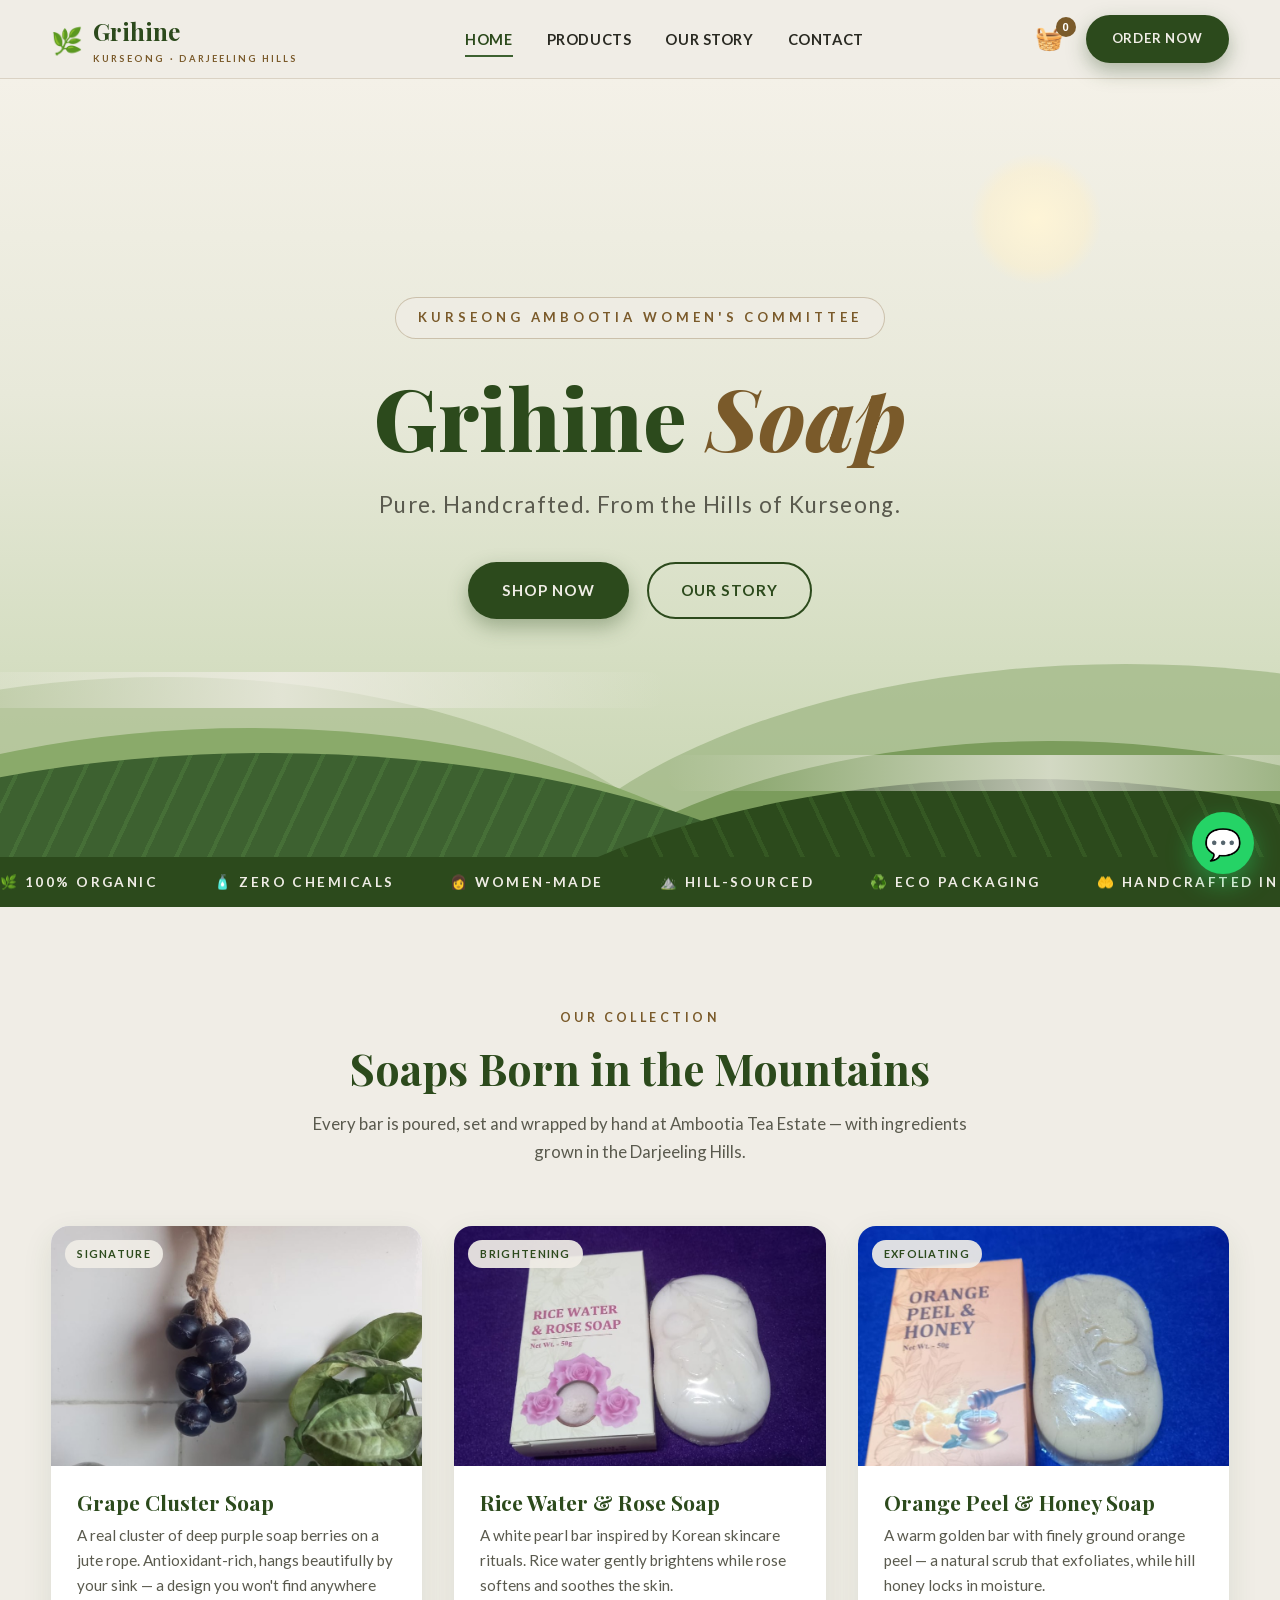
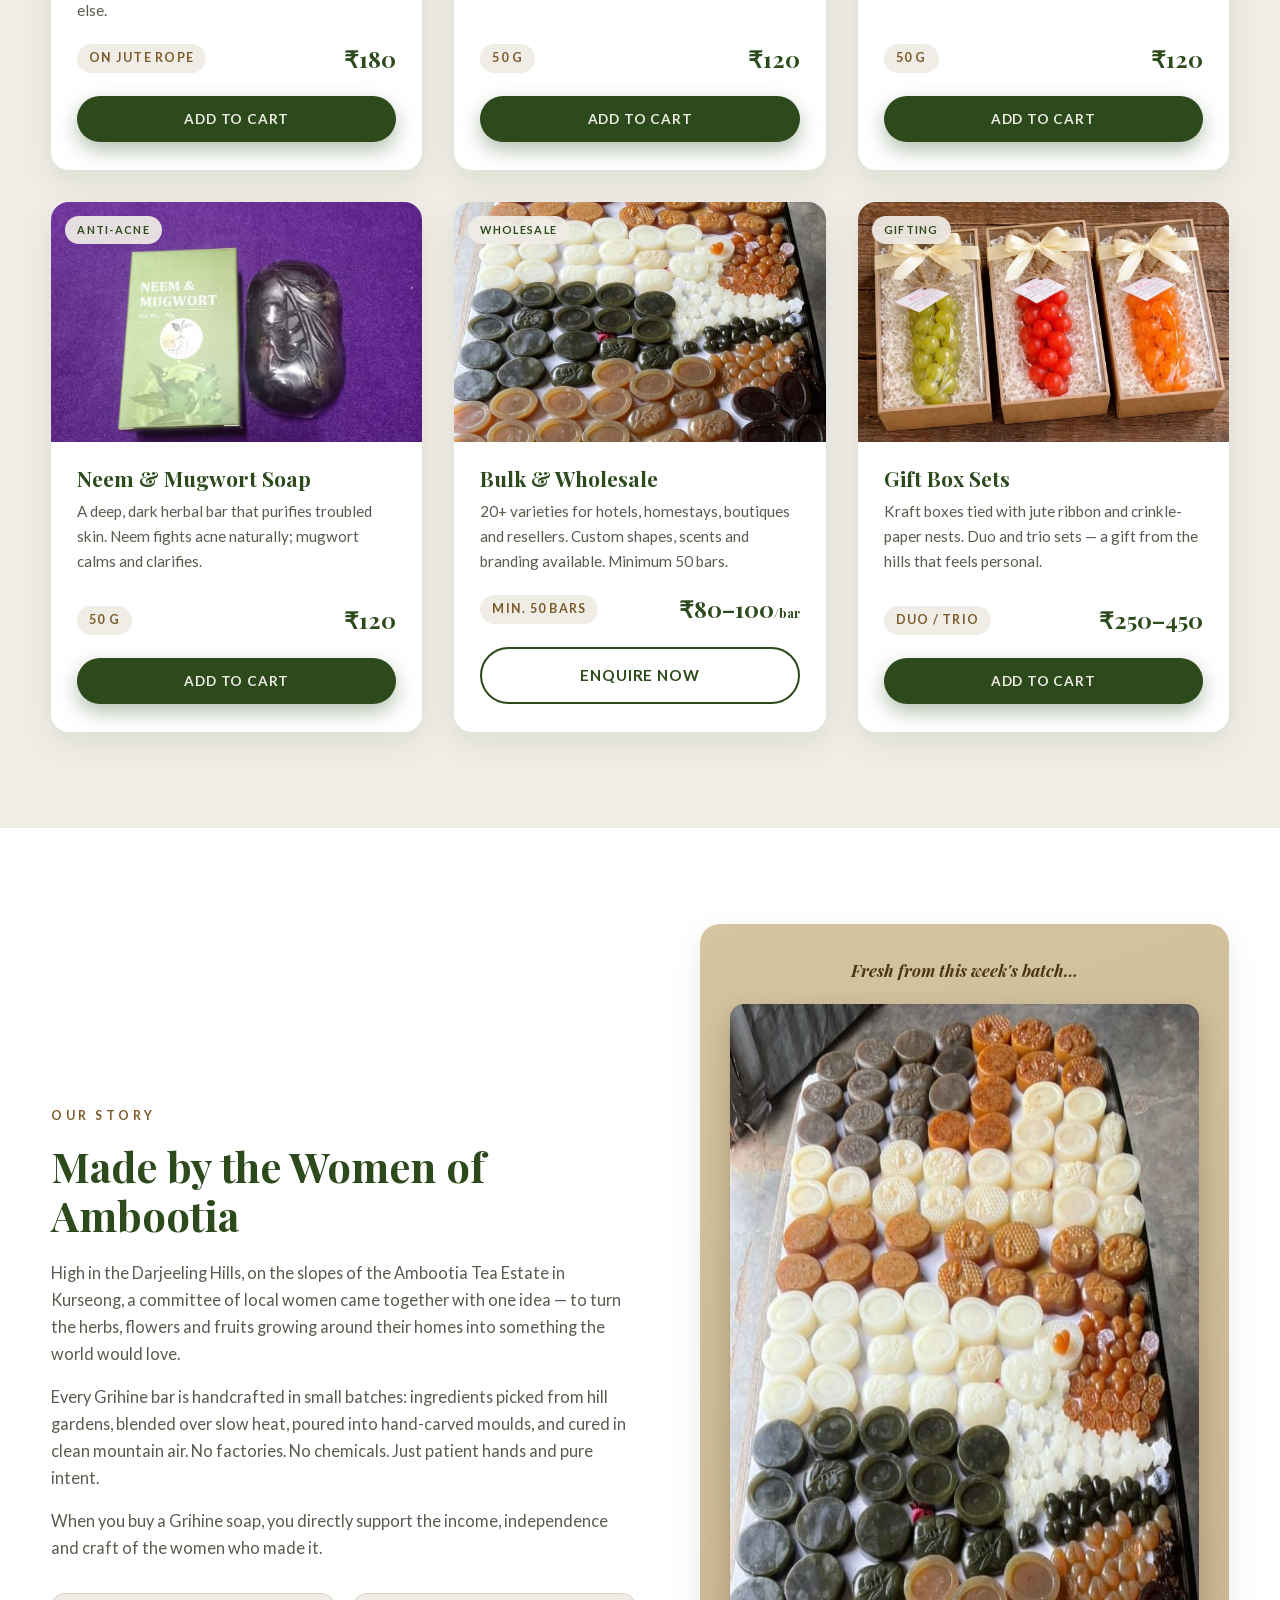
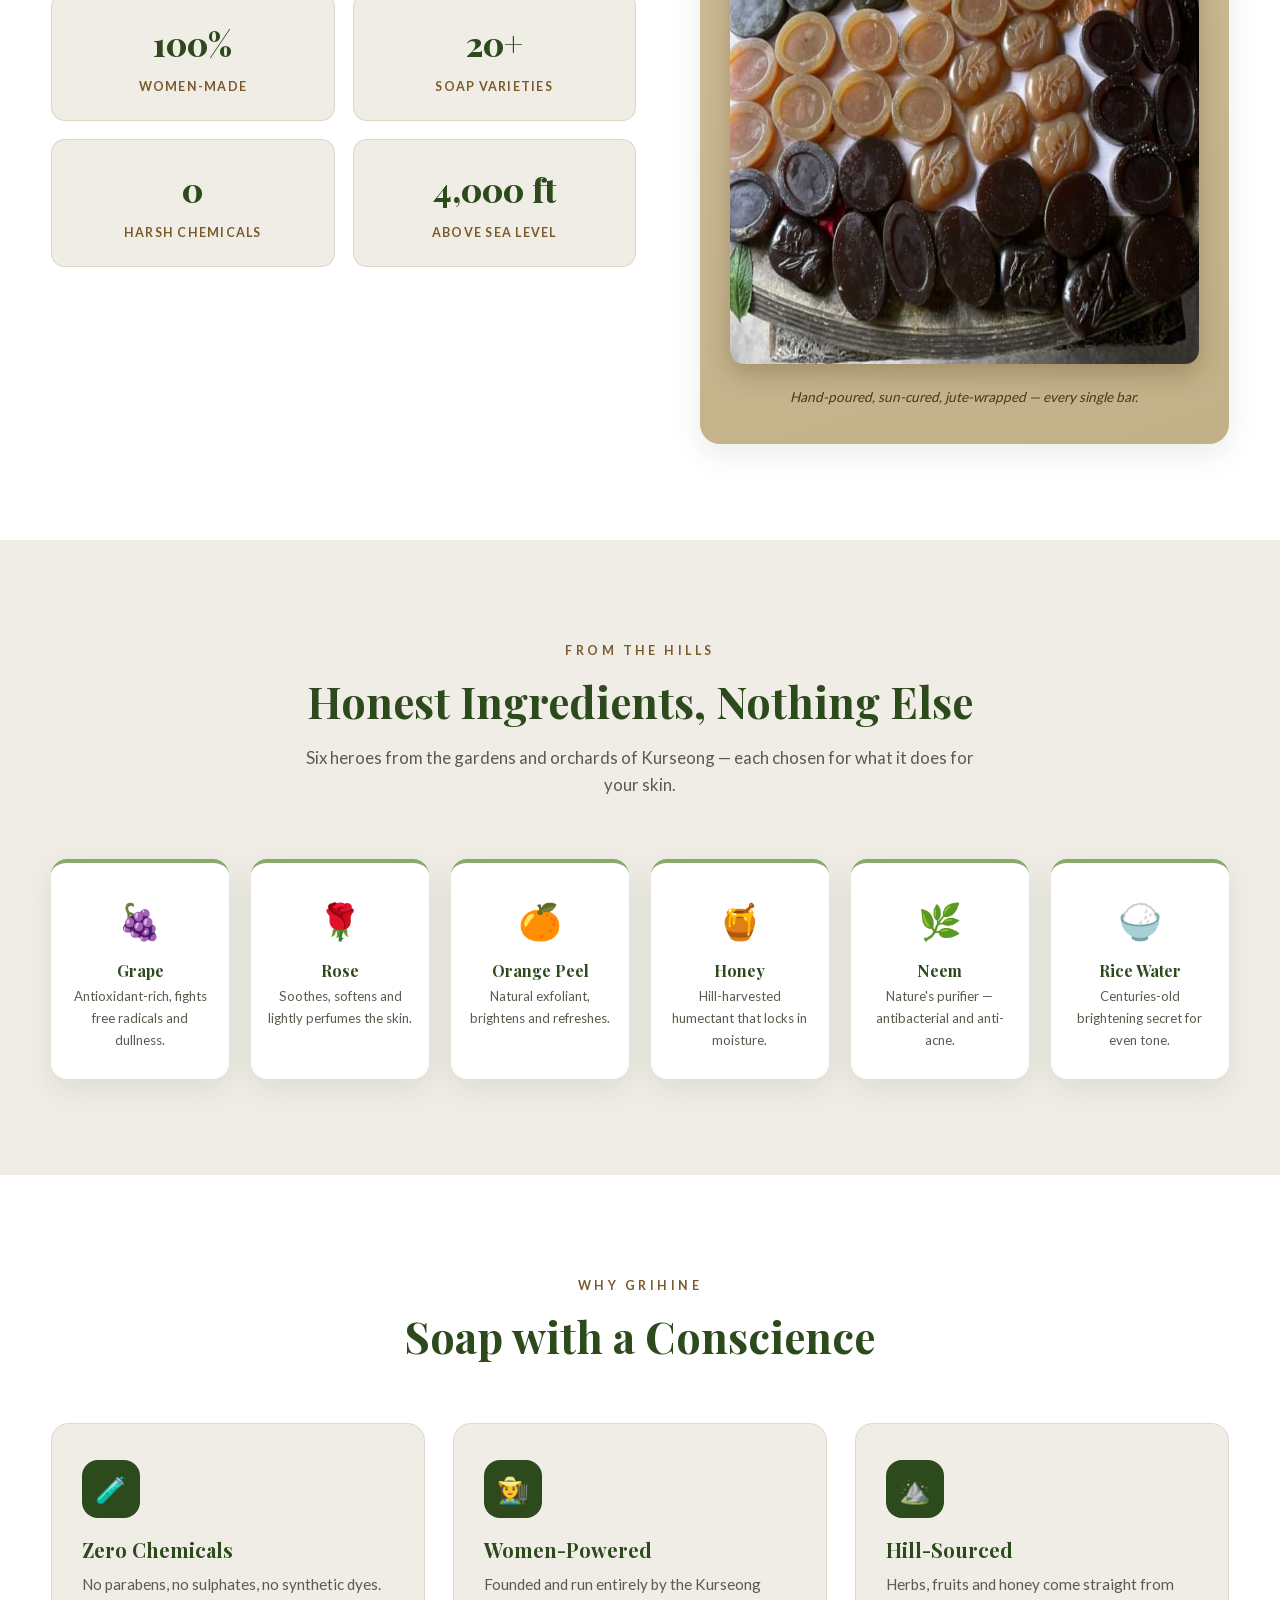
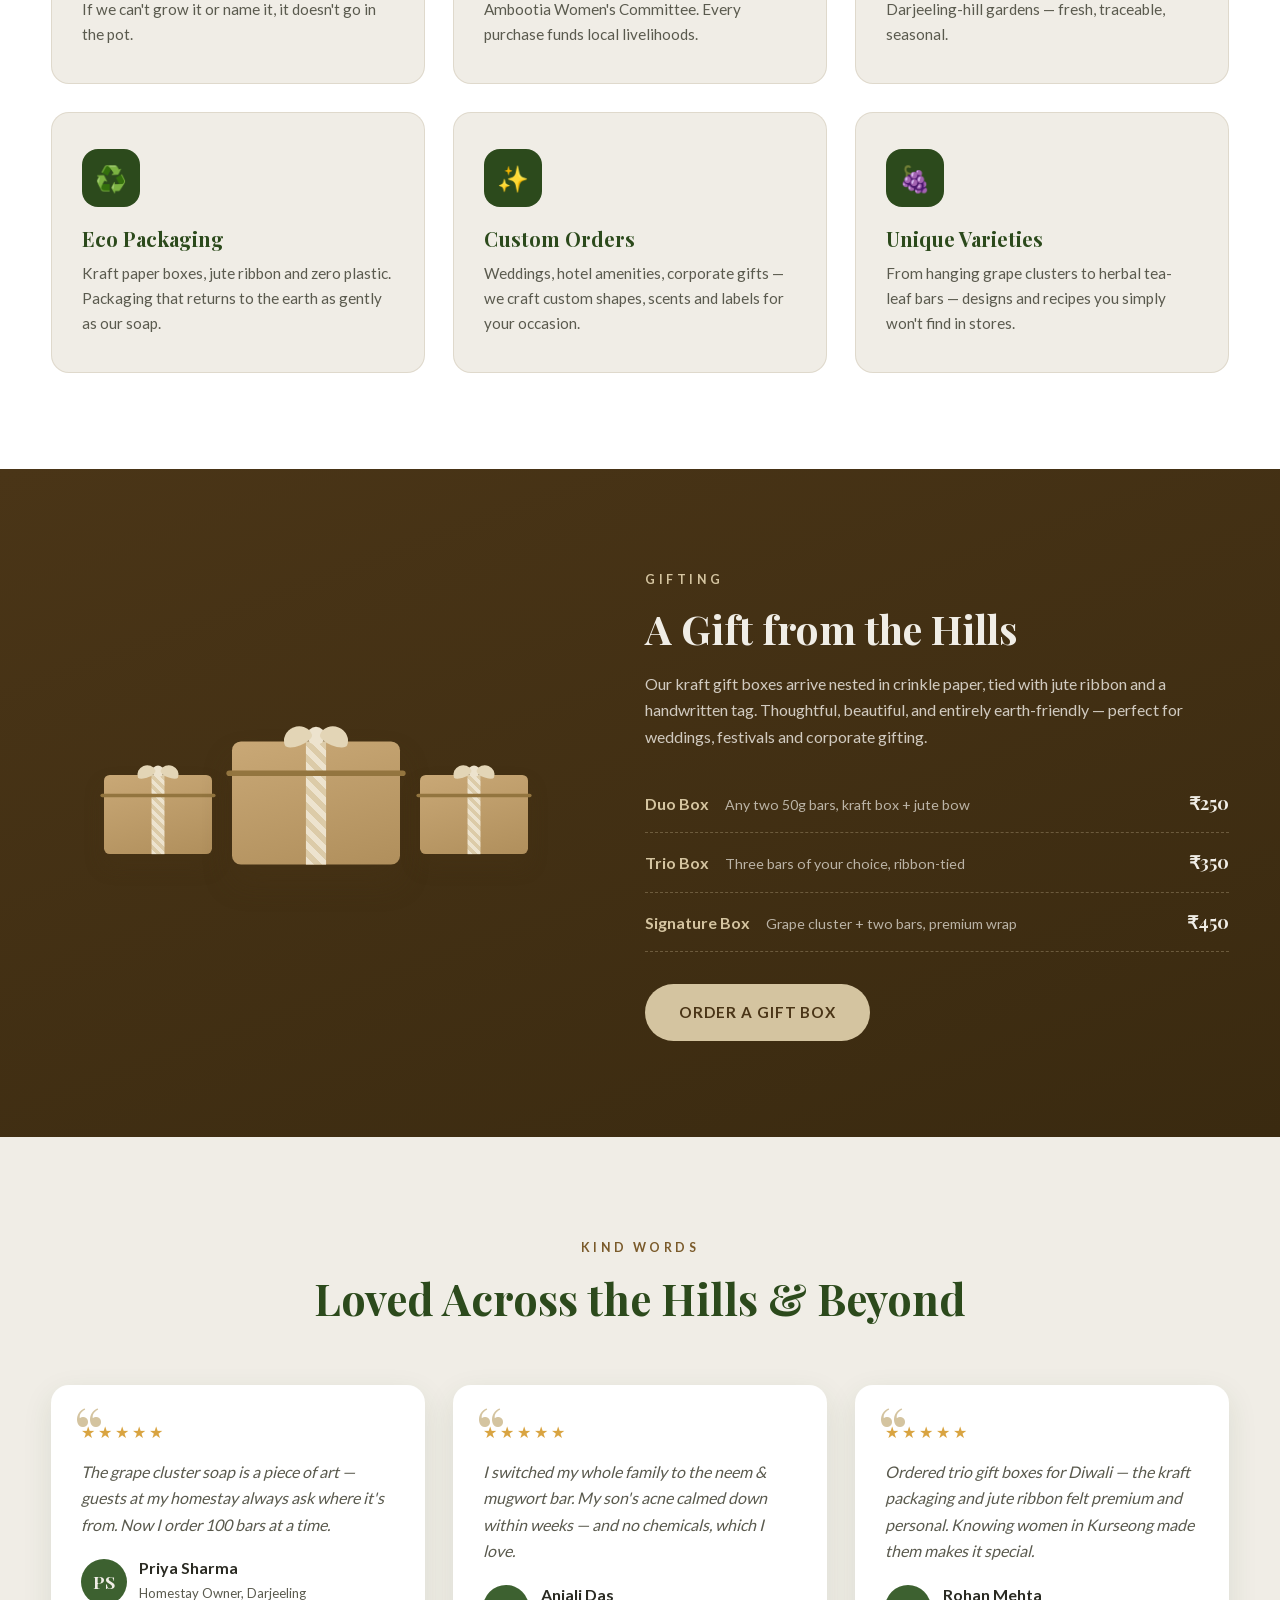
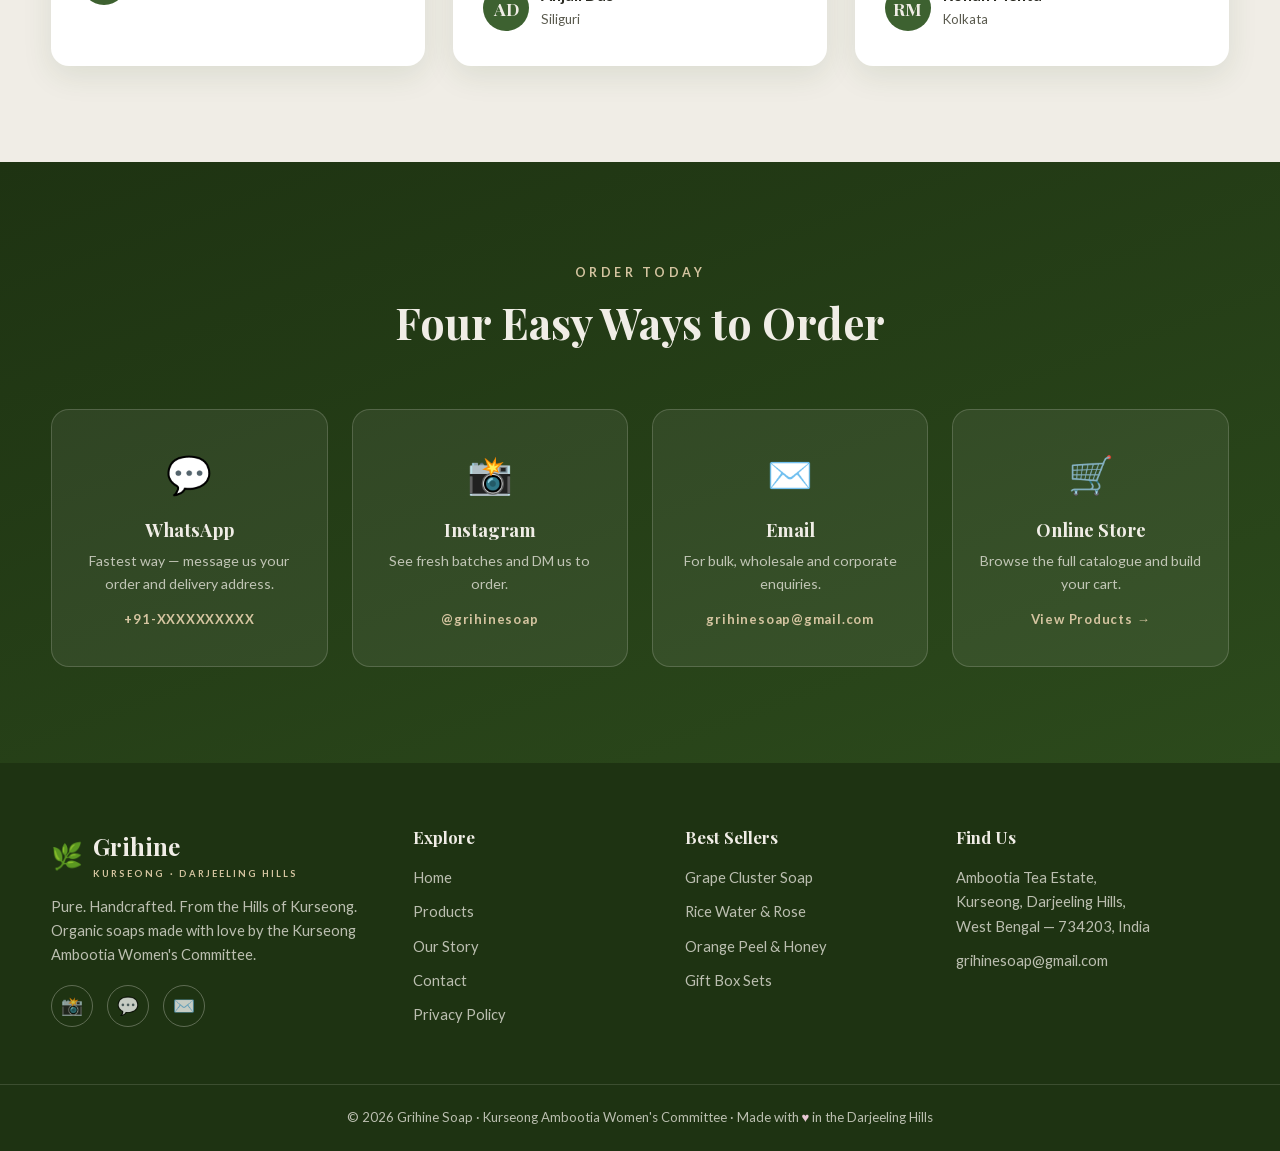
==== commit e8c15e93: "feat: real product photos replace CSS art across the site Six optimized product photos (grape cluste" ====
--- a/index.html
+++ b/index.html
@@ -101,8 +101,7 @@
         <article class="product-card reveal">
           <div class="soap-visual visual-grape">
             <span class="product-tag">Signature</span>
-            <span class="rope" aria-hidden="true"></span>
-            <span class="grapes" aria-hidden="true"></span>
+            <img class="soap-photo" src="images/grape-cluster.jpg" alt="Grape Cluster Soap hung on a jute rope" loading="lazy" width="900" height="1200">
           </div>
           <div class="product-body">
             <h3>Grape Cluster Soap</h3>
@@ -119,7 +118,7 @@
         <article class="product-card reveal">
           <div class="soap-visual visual-rice">
             <span class="product-tag">Brightening</span>
-            <span class="soap-bar bar-rice" aria-hidden="true"></span>
+            <img class="soap-photo" src="images/rice-rose.jpg" alt="Rice Water & Rose Soap bar with box" loading="lazy" width="900" height="1200">
           </div>
           <div class="product-body">
             <h3>Rice Water &amp; Rose Soap</h3>
@@ -136,7 +135,7 @@
         <article class="product-card reveal">
           <div class="soap-visual visual-orange">
             <span class="product-tag">Exfoliating</span>
-            <span class="soap-bar bar-orange" aria-hidden="true"></span>
+            <img class="soap-photo" src="images/orange-honey.jpg" alt="Orange Peel & Honey Soap bar with box" loading="lazy" width="900" height="1200">
           </div>
           <div class="product-body">
             <h3>Orange Peel &amp; Honey Soap</h3>
@@ -153,7 +152,7 @@
         <article class="product-card reveal">
           <div class="soap-visual visual-neem">
             <span class="product-tag">Anti-Acne</span>
-            <span class="soap-bar bar-neem" aria-hidden="true"></span>
+            <img class="soap-photo" src="images/neem-mugwort.jpg" alt="Neem & Mugwort Soap dark bar with green box" loading="lazy" width="900" height="1200">
           </div>
           <div class="product-body">
             <h3>Neem &amp; Mugwort Soap</h3>
@@ -170,7 +169,7 @@
         <article class="product-card reveal">
           <div class="soap-visual visual-bulk">
             <span class="product-tag">Wholesale</span>
-            <span class="bulk-tray" aria-hidden="true"></span>
+            <img class="soap-photo" src="images/batch.jpg" alt="A large batch of assorted handmade soaps" loading="lazy" width="720" height="960">
           </div>
           <div class="product-body">
             <h3>Bulk &amp; Wholesale</h3>
@@ -187,7 +186,7 @@
         <article class="product-card reveal">
           <div class="soap-visual visual-gift">
             <span class="product-tag">Gifting</span>
-            <span class="gift-box" aria-hidden="true"><span class="gift-bow"></span></span>
+            <img class="soap-photo" src="images/gift-boxes.jpg" alt="Grape cluster soaps in kraft gift boxes with jute ribbon" loading="lazy" width="1200" height="770">
           </div>
           <div class="product-body">
             <h3>Gift Box Sets</h3>
@@ -224,14 +223,7 @@
       <div class="reveal">
         <div class="batch-display" aria-label="A fresh batch of handmade soaps">
           <h4>Fresh from this week's batch…</h4>
-          <div class="batch-grid">
-            <div class="mini-soap ms-cream"></div><div class="mini-soap ms-honey"></div>
-            <div class="mini-soap ms-neem"></div><div class="mini-soap ms-grape"></div>
-            <div class="mini-soap ms-choc"></div><div class="mini-soap ms-clay"></div>
-            <div class="mini-soap ms-mint"></div><div class="mini-soap ms-rose"></div>
-            <div class="mini-soap ms-honey"></div><div class="mini-soap ms-mint"></div>
-            <div class="mini-soap ms-cream"></div><div class="mini-soap ms-choc"></div>
-          </div>
+          <img class="batch-photo" src="images/batch.jpg" alt="A large batch of freshly made Grihine soaps in many varieties" loading="lazy" width="720" height="960">
           <p class="batch-note">Hand-poured, sun-cured, jute-wrapped — every single bar.</p>
         </div>
       </div>
--- a/style.css
+++ b/style.css
@@ -422,6 +422,7 @@
 .product-tag {
   position: absolute;
   top: 14px; left: 14px;
+  z-index: 2;
   background: rgba(240, 237, 230, 0.92);
   color: var(--forest);
   font-size: 0.68rem;
@@ -468,6 +469,19 @@
   overflow: hidden;
 }
 .soap-visual.lg { height: 340px; border-radius: 18px; }
+
+/* Real product photo filling a visual area */
+.soap-photo {
+  position: absolute;
+  inset: 0;
+  width: 100%;
+  height: 100%;
+  object-fit: cover;
+  object-position: center;
+  transition: transform 0.6s ease;
+}
+.product-card:hover .soap-photo { transform: scale(1.05); }
+.soap-visual.lg .soap-photo { object-position: center; }
 
 /* Grape Cluster — jute rope + purple berries */
 .visual-grape { background: linear-gradient(160deg, #EFEAF2 0%, #DCD2E4 100%); }
@@ -697,6 +711,12 @@
   font-size: 0.85rem;
   color: var(--bark-dark);
   font-style: italic;
+}
+.batch-photo {
+  width: 100%;
+  border-radius: 14px;
+  box-shadow: 0 10px 24px rgba(74, 53, 23, 0.28);
+  display: block;
 }
 
 /* ---------- Ingredients ---------- */
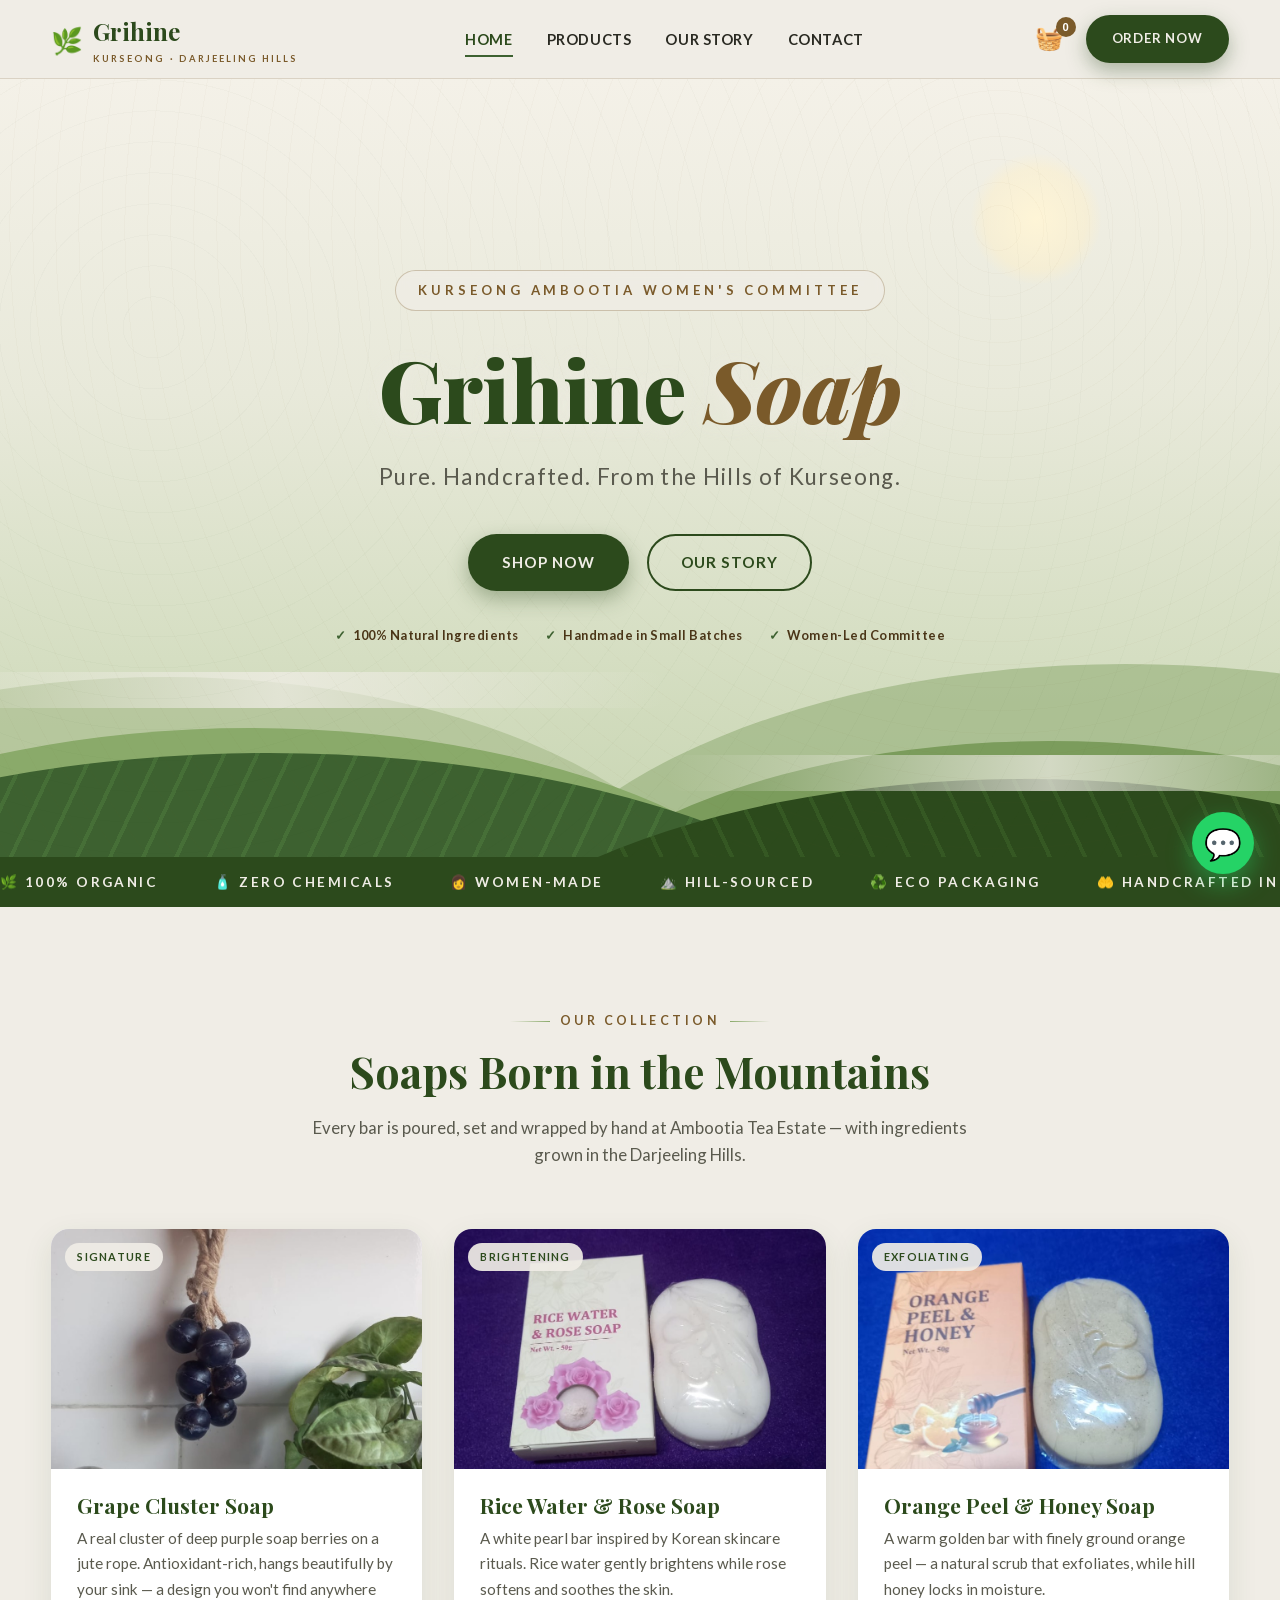
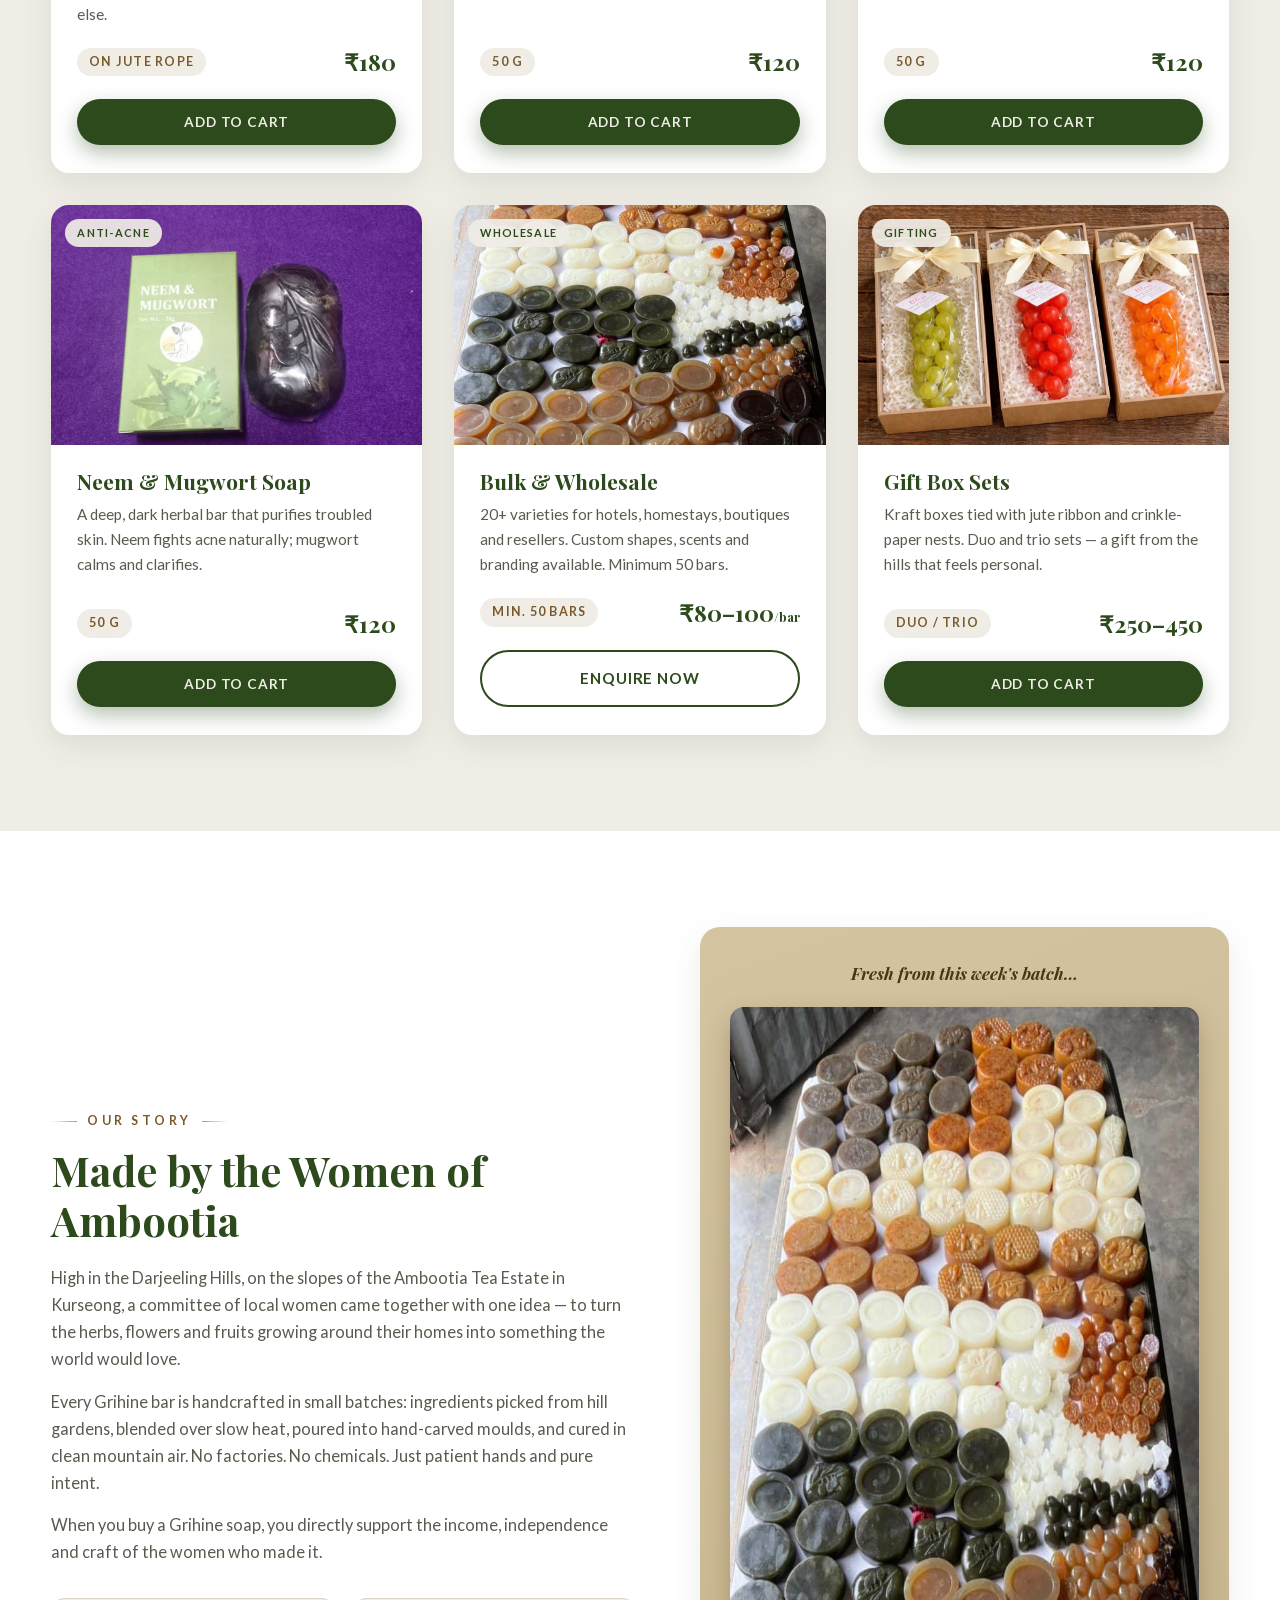
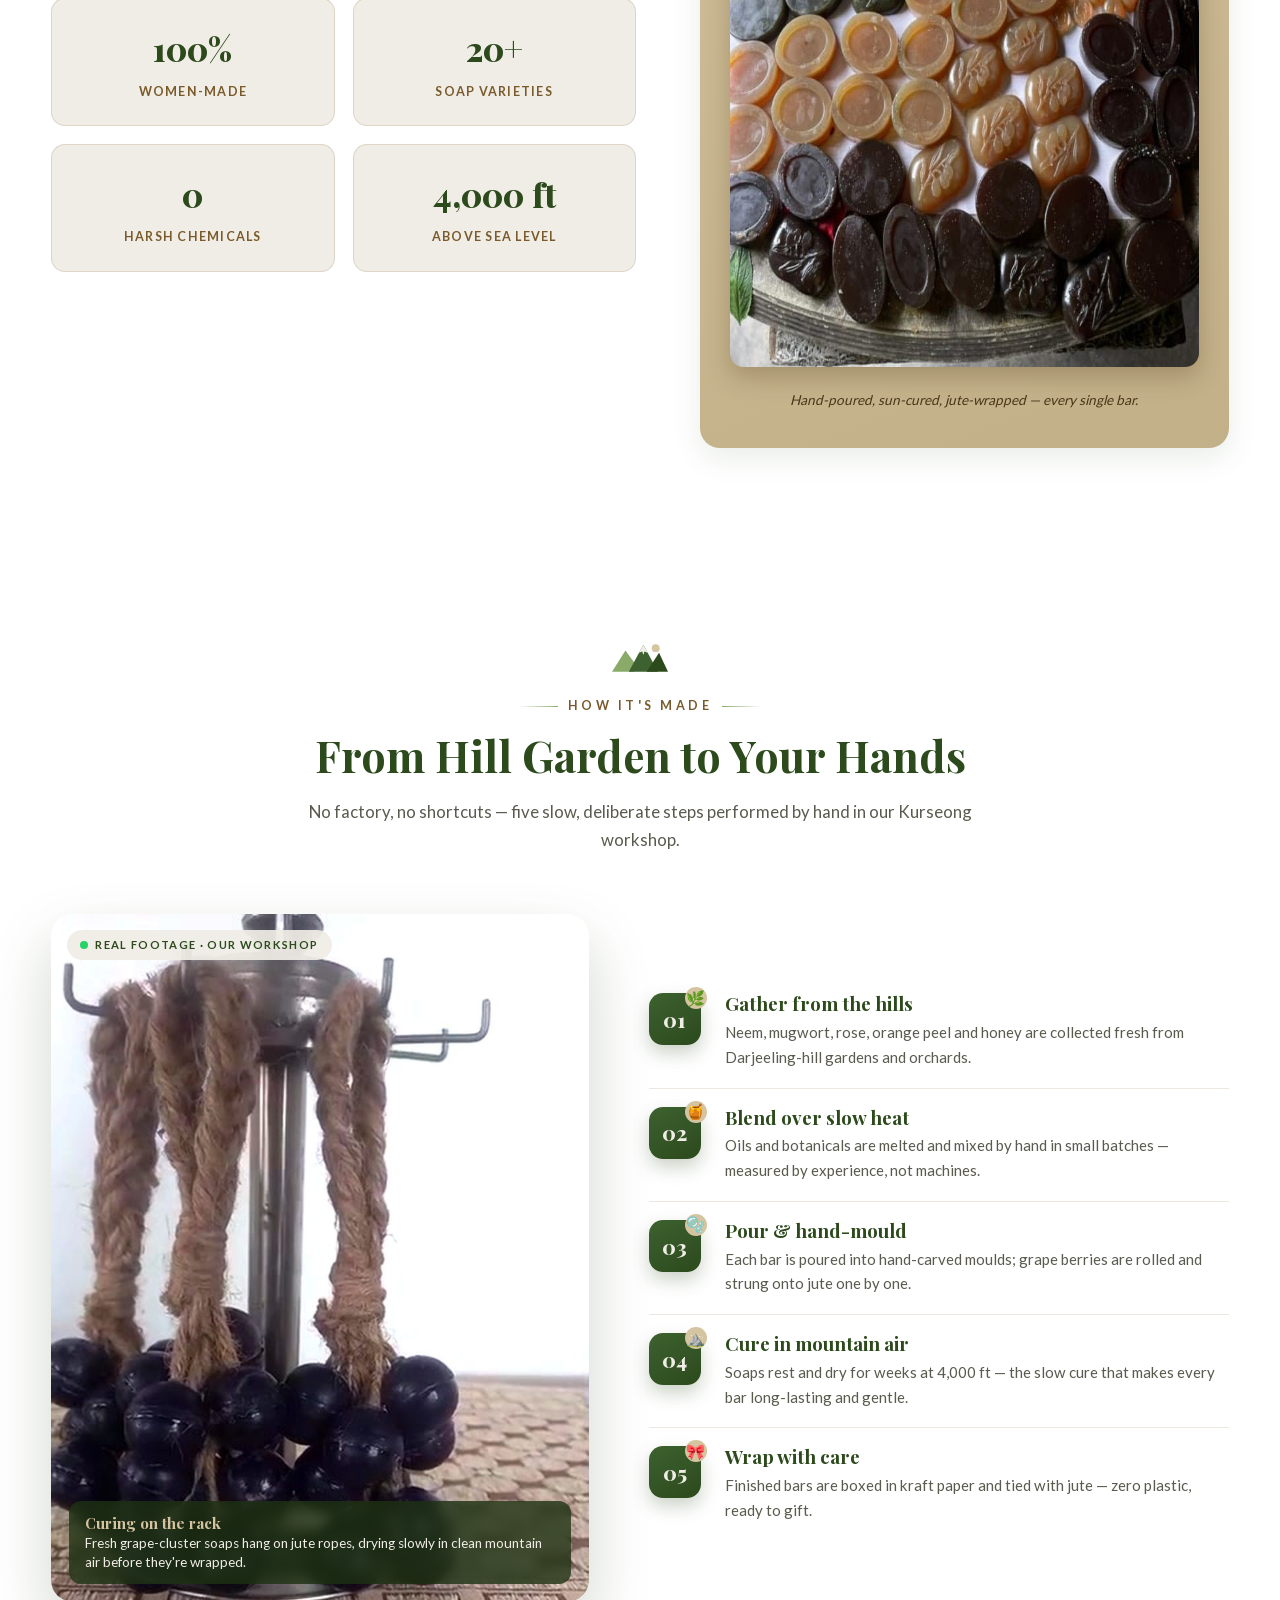
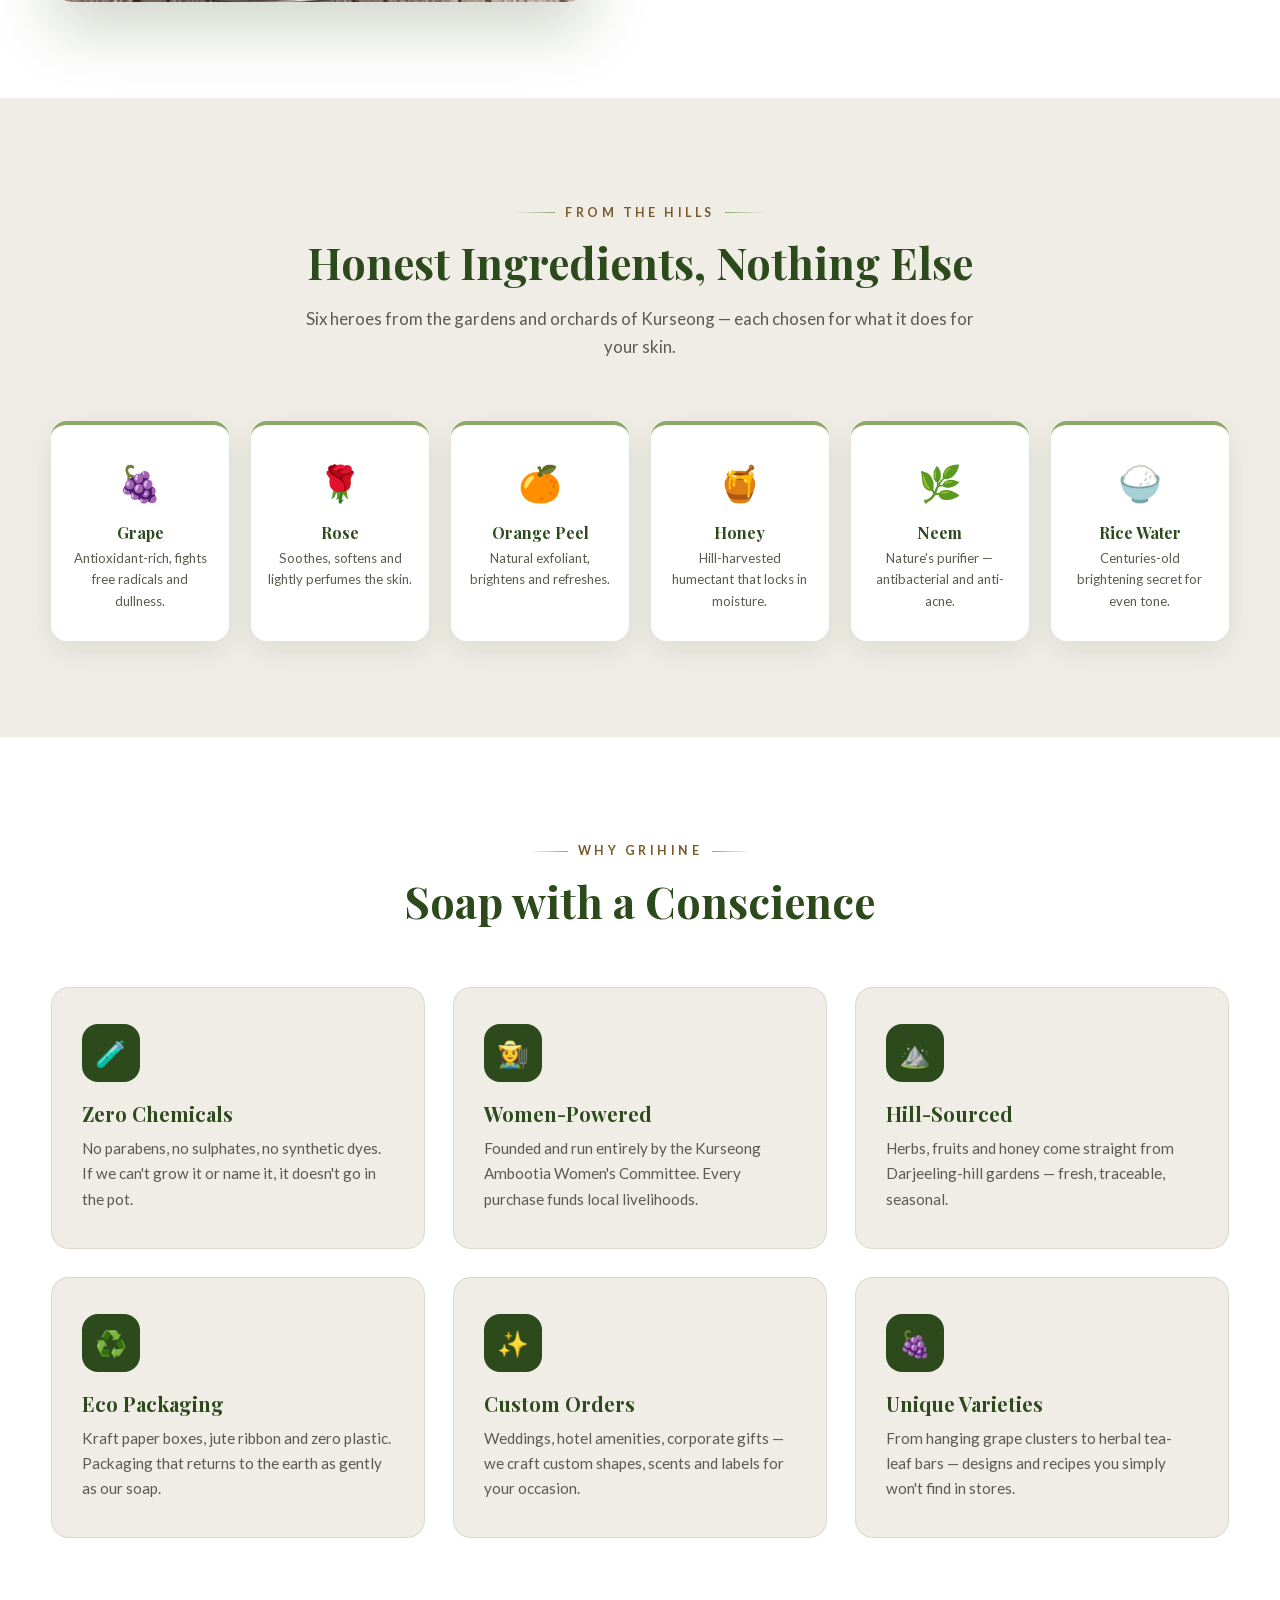
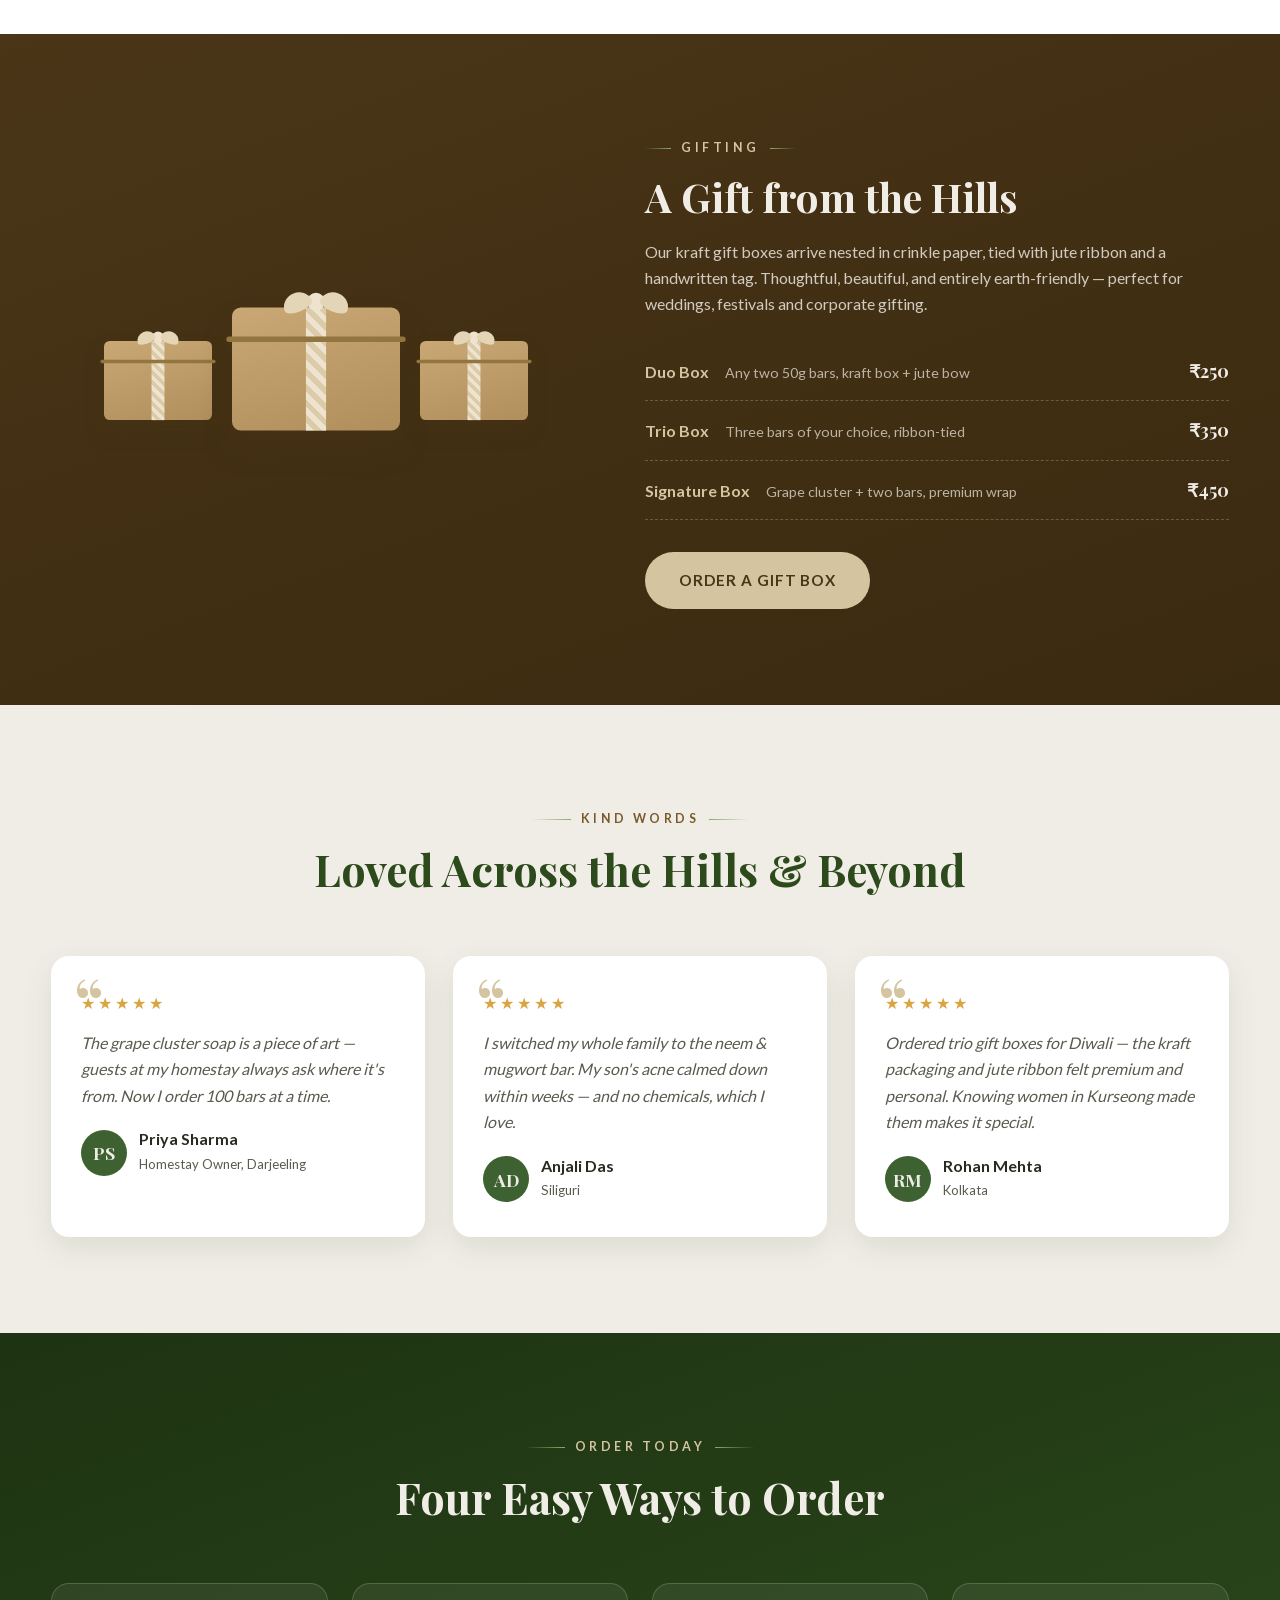
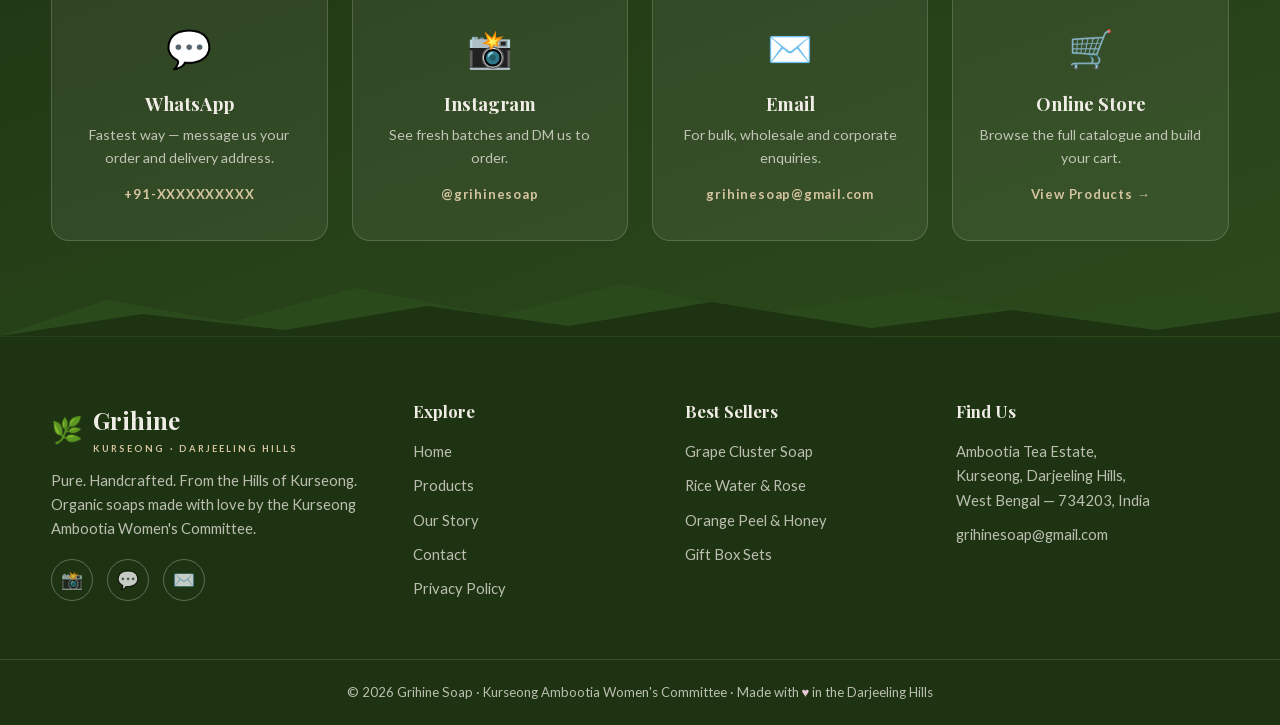
==== commit 1d5f9fd6: "feat: premium mountain identity + How It's Made process section - New 'How It's Made' section with r" ====
--- a/index.html
+++ b/index.html
@@ -75,6 +75,11 @@
         <a href="#products" class="btn btn-solid">Shop Now</a>
         <a href="about.html" class="btn btn-outline">Our Story</a>
       </div>
+      <div class="hero-trust">
+        <span>100% Natural Ingredients</span>
+        <span>Handmade in Small Batches</span>
+        <span>Women-Led Committee</span>
+      </div>
     </div>
 
     <div class="badge-strip" aria-hidden="true">
@@ -225,6 +230,60 @@
           <h4>Fresh from this week's batch…</h4>
           <img class="batch-photo" src="images/batch.jpg" alt="A large batch of freshly made Grihine soaps in many varieties" loading="lazy" width="720" height="960">
           <p class="batch-note">Hand-poured, sun-cured, jute-wrapped — every single bar.</p>
+        </div>
+      </div>
+    </div>
+  </section>
+
+  <!-- ======= HOW IT'S MADE ======= -->
+  <section class="section process" id="process">
+    <div class="container">
+      <div class="section-head reveal">
+        <div class="peak-motif" aria-hidden="true">
+          <svg viewBox="0 0 100 56" xmlns="http://www.w3.org/2000/svg">
+            <circle cx="78" cy="14" r="7" fill="#D4C4A0"/>
+            <path d="M0 56 L24 18 L40 40 L40 56 Z" fill="#8AAA6A"/>
+            <path d="M30 56 L56 8 L82 56 Z" fill="#3D6130"/>
+            <path d="M62 56 L84 22 L100 56 Z" fill="#2C4A1C"/>
+            <path d="M48 22 L56 8 L64 22 L58 20 L56 26 L54 20 Z" fill="#F0EDE6"/>
+          </svg>
+        </div>
+        <span class="eyebrow">How It's Made</span>
+        <h2>From Hill Garden to Your Hands</h2>
+        <p>No factory, no shortcuts — five slow, deliberate steps performed by hand in our Kurseong workshop.</p>
+      </div>
+
+      <div class="process-grid">
+        <figure class="process-figure reveal">
+          <span class="live-badge">Real footage · Our workshop</span>
+          <img src="images/process-curing.jpg" alt="Grape cluster soaps hanging on a rack to cure in the Grihine workshop" loading="lazy" width="808" height="1036">
+          <figcaption>
+            <strong>Curing on the rack</strong>
+            Fresh grape-cluster soaps hang on jute ropes, drying slowly in clean mountain air before they're wrapped.
+          </figcaption>
+        </figure>
+
+        <div class="process-steps reveal">
+          <div class="process-step">
+            <div class="step-num"><span class="step-icon">🌿</span></div>
+            <div><h3>Gather from the hills</h3><p>Neem, mugwort, rose, orange peel and honey are collected fresh from Darjeeling-hill gardens and orchards.</p></div>
+          </div>
+          <div class="process-step">
+            <div class="step-num"><span class="step-icon">🍯</span></div>
+            <div><h3>Blend over slow heat</h3><p>Oils and botanicals are melted and mixed by hand in small batches — measured by experience, not machines.</p></div>
+          </div>
+          <div class="process-step">
+            <div class="step-num"><span class="step-icon">🫧</span></div>
+            <div><h3>Pour &amp; hand-mould</h3><p>Each bar is poured into hand-carved moulds; grape berries are rolled and strung onto jute one by one.</p></div>
+          </div>
+          <div class="process-step">
+            <div class="step-num"><span class="step-icon">⛰️</span></div>
+            <div><h3>Cure in mountain air</h3><p>Soaps rest and dry for weeks at 4,000 ft — the slow cure that makes every bar long-lasting and gentle.</p></div>
+          </div>
+          <div class="process-step">
+            <div class="step-num"><span class="step-icon">🎀</span></div>
+            <div><h3>Wrap with care</h3><p>Finished bars are boxed in kraft paper and tied with jute — zero plastic, ready to gift.</p></div>
+          </div>
         </div>
       </div>
     </div>
@@ -390,6 +449,12 @@
 
   <!-- ======= FOOTER ======= -->
   <footer class="footer">
+    <div class="footer-range" aria-hidden="true">
+      <svg viewBox="0 0 1440 70" preserveAspectRatio="none" xmlns="http://www.w3.org/2000/svg">
+        <path d="M0 70 L120 34 L260 56 L400 22 L560 50 L700 18 L860 48 L1020 26 L1180 52 L1320 30 L1440 50 L1440 70 Z" fill="#2A4A1C"/>
+        <path d="M0 70 L160 48 L320 64 L480 40 L640 60 L800 36 L980 62 L1140 44 L1300 64 L1440 46 L1440 70 Z" fill="#1E3312"/>
+      </svg>
+    </div>
     <div class="container footer-grid">
       <div class="footer-brand">
         <a href="index.html" class="logo">
--- a/style.css
+++ b/style.css
@@ -1244,3 +1244,204 @@
   .hero-kicker, .hero h1, .hero .tagline, .hero-ctas, .page-hero h1, .page-hero p { opacity: 1; }
   .reveal { opacity: 1; transform: none; }
 }
+
+/* ==========================================================================
+   PREMIUM LAYER — mountain identity, texture, process section
+   ========================================================================== */
+
+/* ---------- Topographic contour texture (subtle, organic) ---------- */
+.hero::after {
+  content: '';
+  position: absolute;
+  inset: 0;
+  z-index: 1;
+  pointer-events: none;
+  opacity: 0.5;
+  background-image:
+    repeating-radial-gradient(circle at 78% 18%, transparent 0 22px, rgba(122,90,42,0.05) 22px 23px),
+    repeating-radial-gradient(circle at 12% 30%, transparent 0 30px, rgba(44,74,28,0.04) 30px 31px);
+}
+
+/* ---------- Section eyebrow upgraded with peak motif ---------- */
+.eyebrow {
+  position: relative;
+  display: inline-flex;
+  align-items: center;
+  gap: 10px;
+}
+.eyebrow::before, .eyebrow::after {
+  content: '';
+  width: 26px;
+  height: 1px;
+  background: linear-gradient(90deg, transparent, var(--tea));
+}
+.eyebrow::after { background: linear-gradient(90deg, var(--tea), transparent); }
+.section-head .eyebrow::before,
+.section-head .eyebrow::after { width: 40px; }
+
+/* ---------- Mountain ridge divider (drop between sections) ---------- */
+.ridge {
+  display: block;
+  width: 100%;
+  height: 90px;
+  margin: 0;
+  line-height: 0;
+}
+.ridge svg { width: 100%; height: 100%; display: block; }
+.ridge--tight { height: 60px; }
+
+/* peak motif — small centered emblem */
+.peak-motif {
+  display: flex;
+  justify-content: center;
+  margin-bottom: 16px;
+}
+.peak-motif svg { width: 56px; height: 32px; }
+
+/* ---------- HERO refinements ---------- */
+.hero h1 { letter-spacing: -0.01em; text-shadow: 0 2px 18px rgba(240,237,230,0.6); }
+.hero-kicker { backdrop-filter: blur(4px); -webkit-backdrop-filter: blur(4px); }
+/* tea-terrace ridgelines on the nearest hill */
+.hill-near-l::after, .hill-near-r::after { content: none; }
+
+/* trust row under hero CTAs */
+.hero-trust {
+  display: flex;
+  justify-content: center;
+  flex-wrap: wrap;
+  gap: 8px 26px;
+  margin-top: 34px;
+  opacity: 0;
+  animation: fadeUp 0.9s ease 0.95s forwards;
+}
+.hero-trust span {
+  font-size: 0.8rem;
+  font-weight: 700;
+  letter-spacing: 0.04em;
+  color: var(--bark-dark);
+  display: inline-flex;
+  align-items: center;
+  gap: 7px;
+}
+.hero-trust span::before { content: '✓'; color: var(--hill); font-weight: 800; }
+
+/* ---------- HOW IT'S MADE — process section ---------- */
+.process { background: #fff; position: relative; }
+.process-grid {
+  display: grid;
+  grid-template-columns: 1fr 1.08fr;
+  gap: 60px;
+  align-items: center;
+}
+.process-figure {
+  position: relative;
+  border-radius: 22px;
+  overflow: hidden;
+  box-shadow: 0 28px 60px rgba(44,74,28,0.22);
+}
+.process-figure img {
+  width: 100%;
+  height: 100%;
+  min-height: 460px;
+  object-fit: cover;
+  display: block;
+}
+.process-figure figcaption {
+  position: absolute;
+  left: 18px; bottom: 18px; right: 18px;
+  background: rgba(30,51,18,0.78);
+  backdrop-filter: blur(6px);
+  -webkit-backdrop-filter: blur(6px);
+  color: var(--mist);
+  padding: 12px 16px;
+  border-radius: 12px;
+  font-size: 0.85rem;
+  line-height: 1.4;
+}
+.process-figure figcaption strong { color: var(--clay); display: block; font-family: var(--font-head); font-size: 0.95rem; }
+.process-figure .live-badge {
+  position: absolute;
+  top: 16px; left: 16px;
+  background: rgba(240,237,230,0.92);
+  color: var(--forest);
+  font-size: 0.7rem;
+  font-weight: 700;
+  letter-spacing: 0.12em;
+  text-transform: uppercase;
+  padding: 6px 13px;
+  border-radius: 50px;
+  display: inline-flex;
+  align-items: center;
+  gap: 7px;
+}
+.process-figure .live-badge::before {
+  content: '';
+  width: 8px; height: 8px;
+  border-radius: 50%;
+  background: #25D366;
+  box-shadow: 0 0 0 0 rgba(37,211,102,0.6);
+  animation: waPulse 2s ease infinite;
+}
+
+.process-steps { counter-reset: step; }
+.process-step {
+  position: relative;
+  display: grid;
+  grid-template-columns: 56px 1fr;
+  gap: 20px;
+  padding: 18px 0;
+  border-bottom: 1px solid rgba(122,90,42,0.14);
+}
+.process-step:last-child { border-bottom: none; }
+.process-step .step-num {
+  counter-increment: step;
+  width: 52px; height: 52px;
+  border-radius: 14px;
+  background: linear-gradient(150deg, var(--hill), var(--forest));
+  color: var(--mist);
+  display: flex;
+  align-items: center;
+  justify-content: center;
+  font-family: var(--font-head);
+  font-size: 1.3rem;
+  font-weight: 800;
+  box-shadow: 0 8px 18px rgba(44,74,28,0.25);
+  position: relative;
+}
+.process-step .step-num::after {
+  content: counter(step, decimal-leading-zero);
+}
+.process-step .step-icon {
+  position: absolute;
+  top: -6px; right: -6px;
+  font-size: 0.95rem;
+  background: var(--clay);
+  border-radius: 50%;
+  width: 22px; height: 22px;
+  display: flex; align-items: center; justify-content: center;
+}
+.process-step h3 { font-size: 1.18rem; margin-bottom: 4px; }
+.process-step p { color: var(--soft-ink); font-size: 0.94rem; margin: 0; }
+
+/* ---------- FOOTER mountain range ---------- */
+.footer { position: relative; }
+.footer-range {
+  position: absolute;
+  top: -1px; left: 0; right: 0;
+  height: 70px;
+  transform: translateY(-100%);
+  line-height: 0;
+  pointer-events: none;
+}
+.footer-range svg { width: 100%; height: 100%; display: block; }
+
+/* ---------- Responsive ---------- */
+@media (max-width: 860px) {
+  .process-grid { grid-template-columns: 1fr; gap: 40px; }
+  .process-figure img { min-height: 340px; }
+  .ridge { height: 54px; }
+}
+@media (max-width: 620px) {
+  .hero-trust { gap: 6px 18px; }
+  .footer-range { height: 44px; }
+}
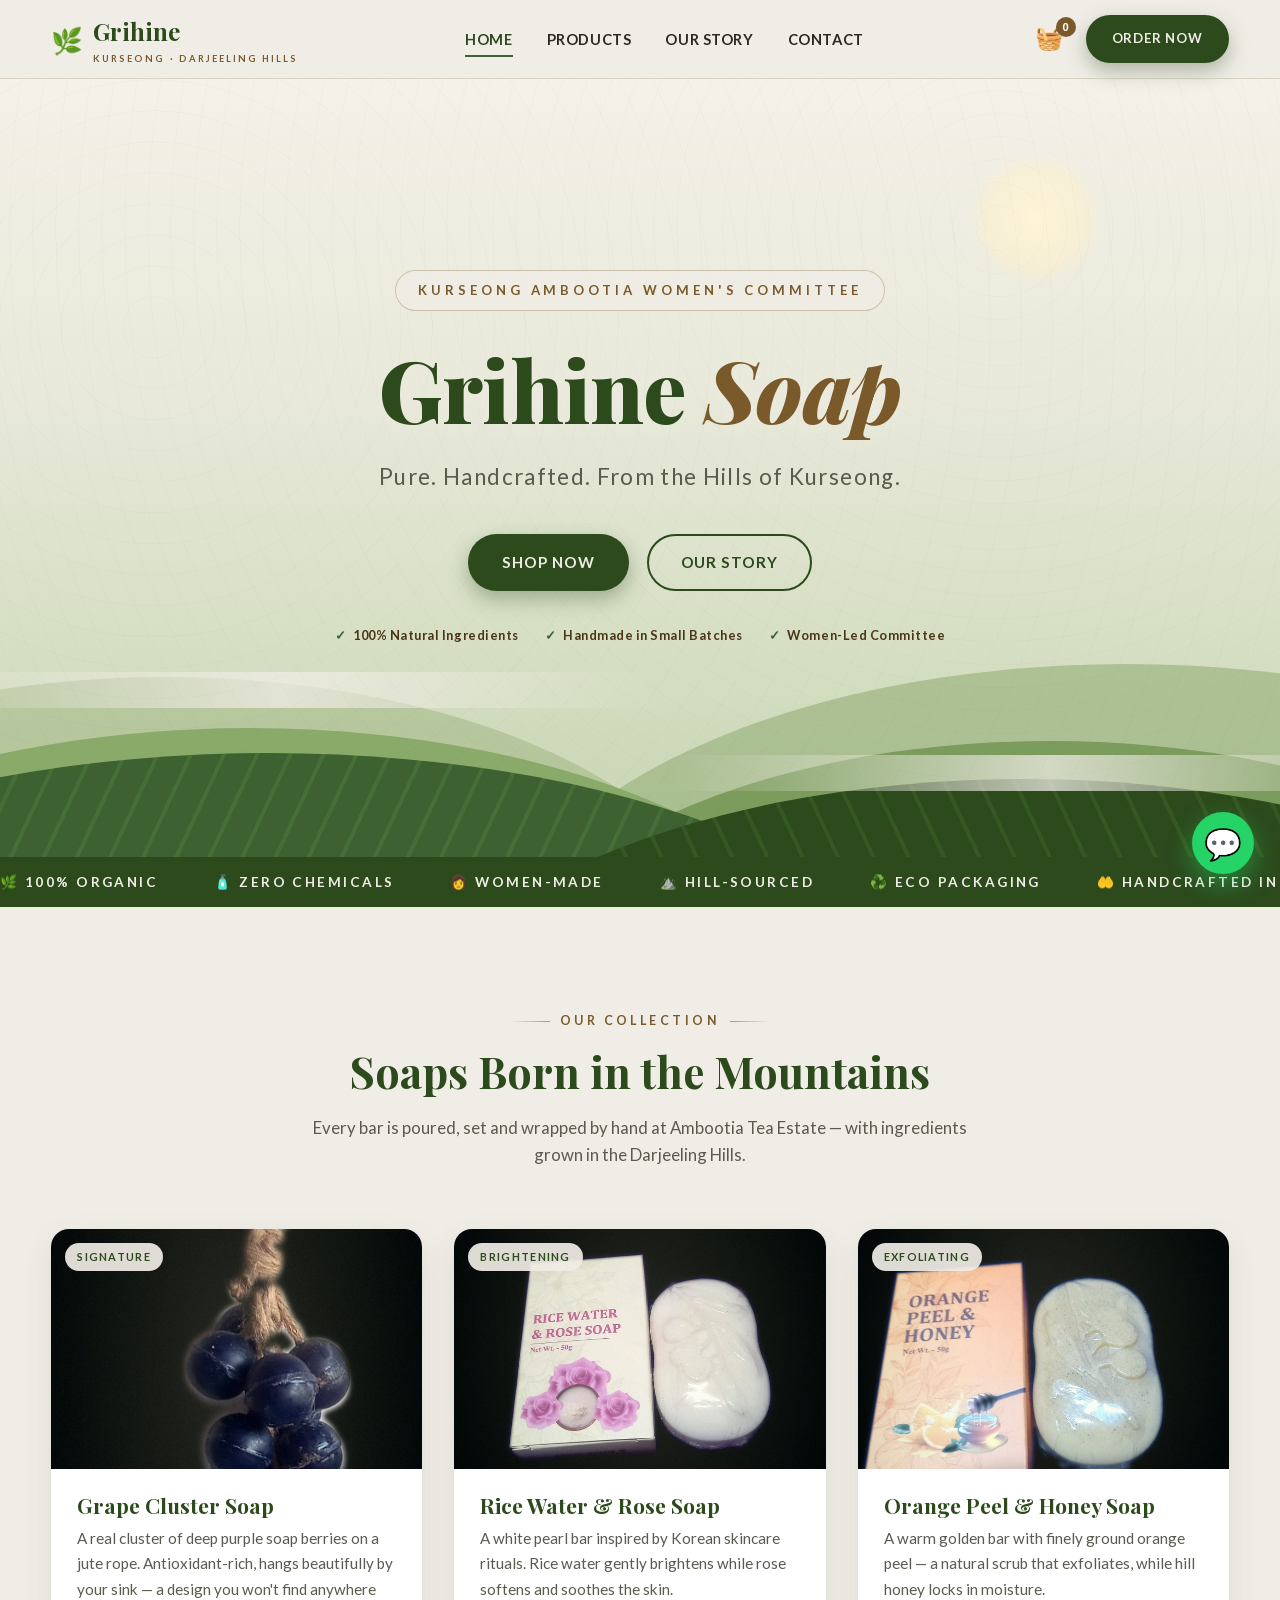
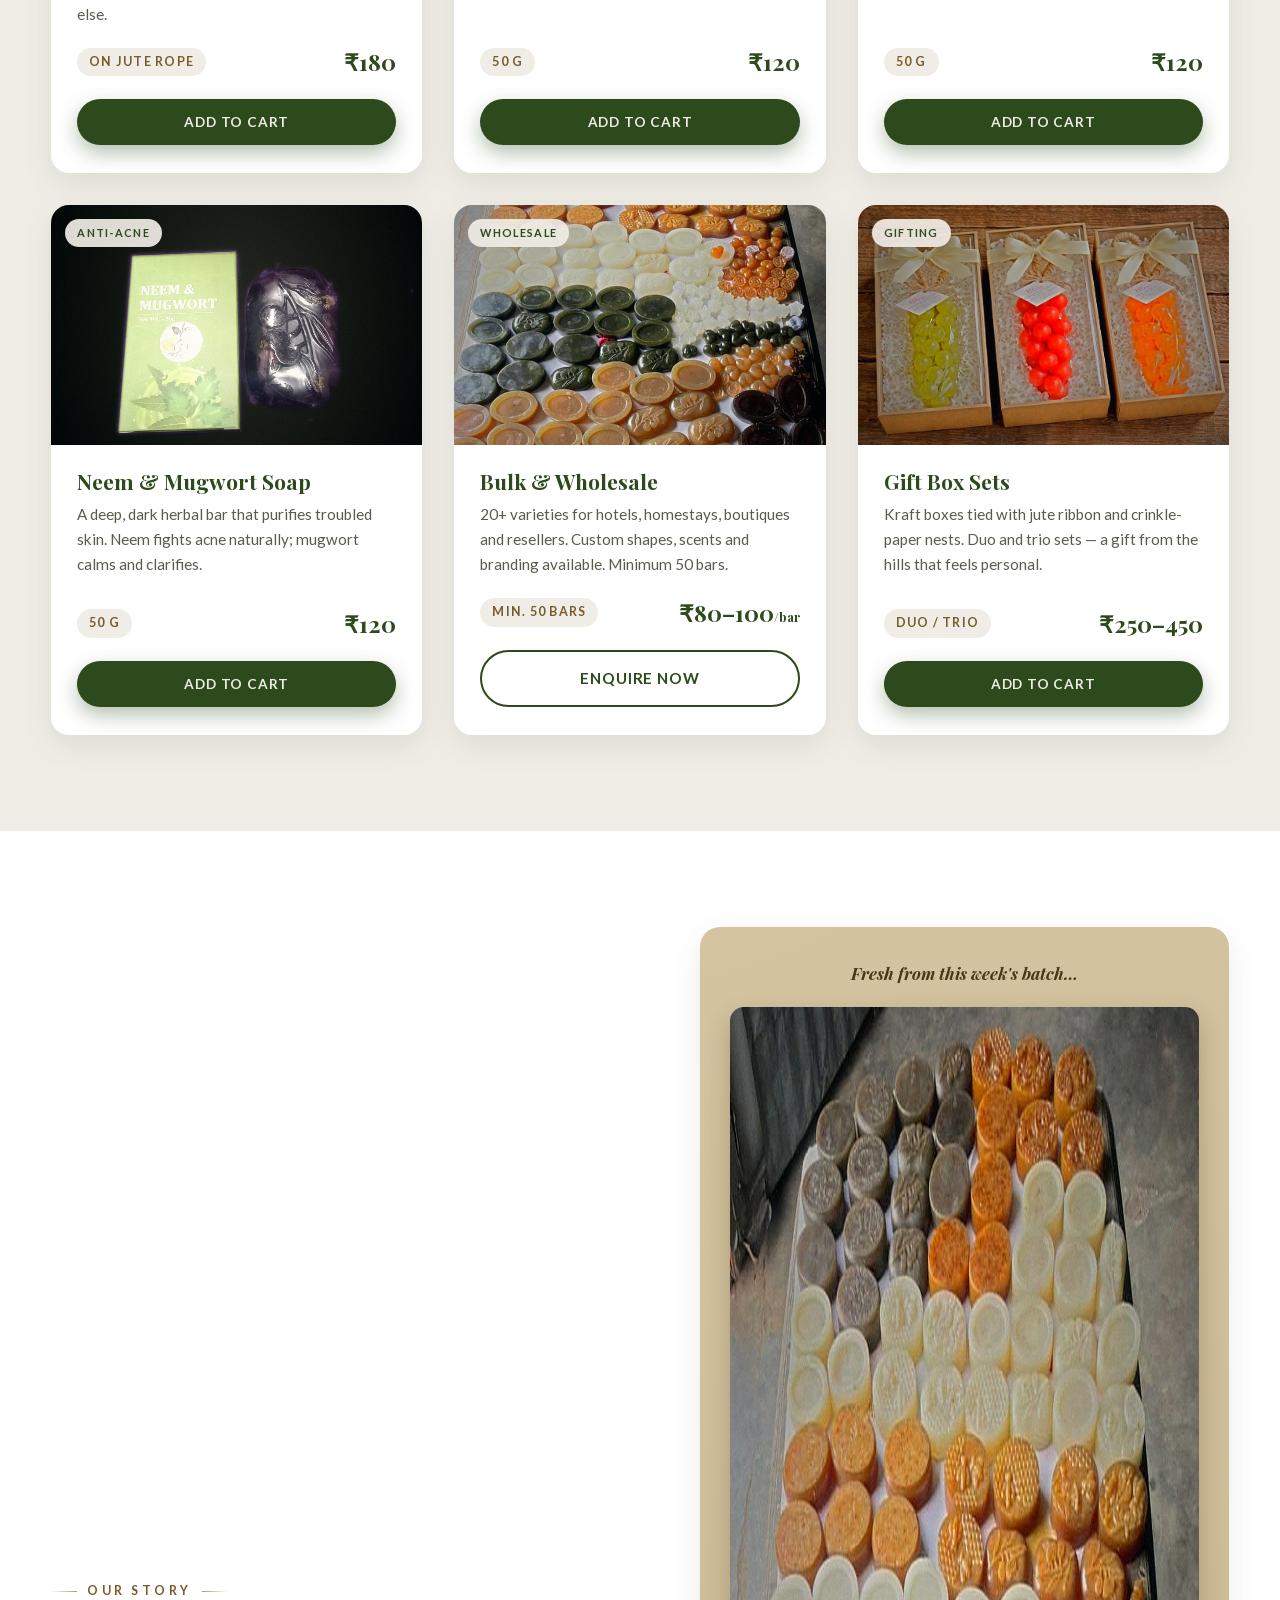
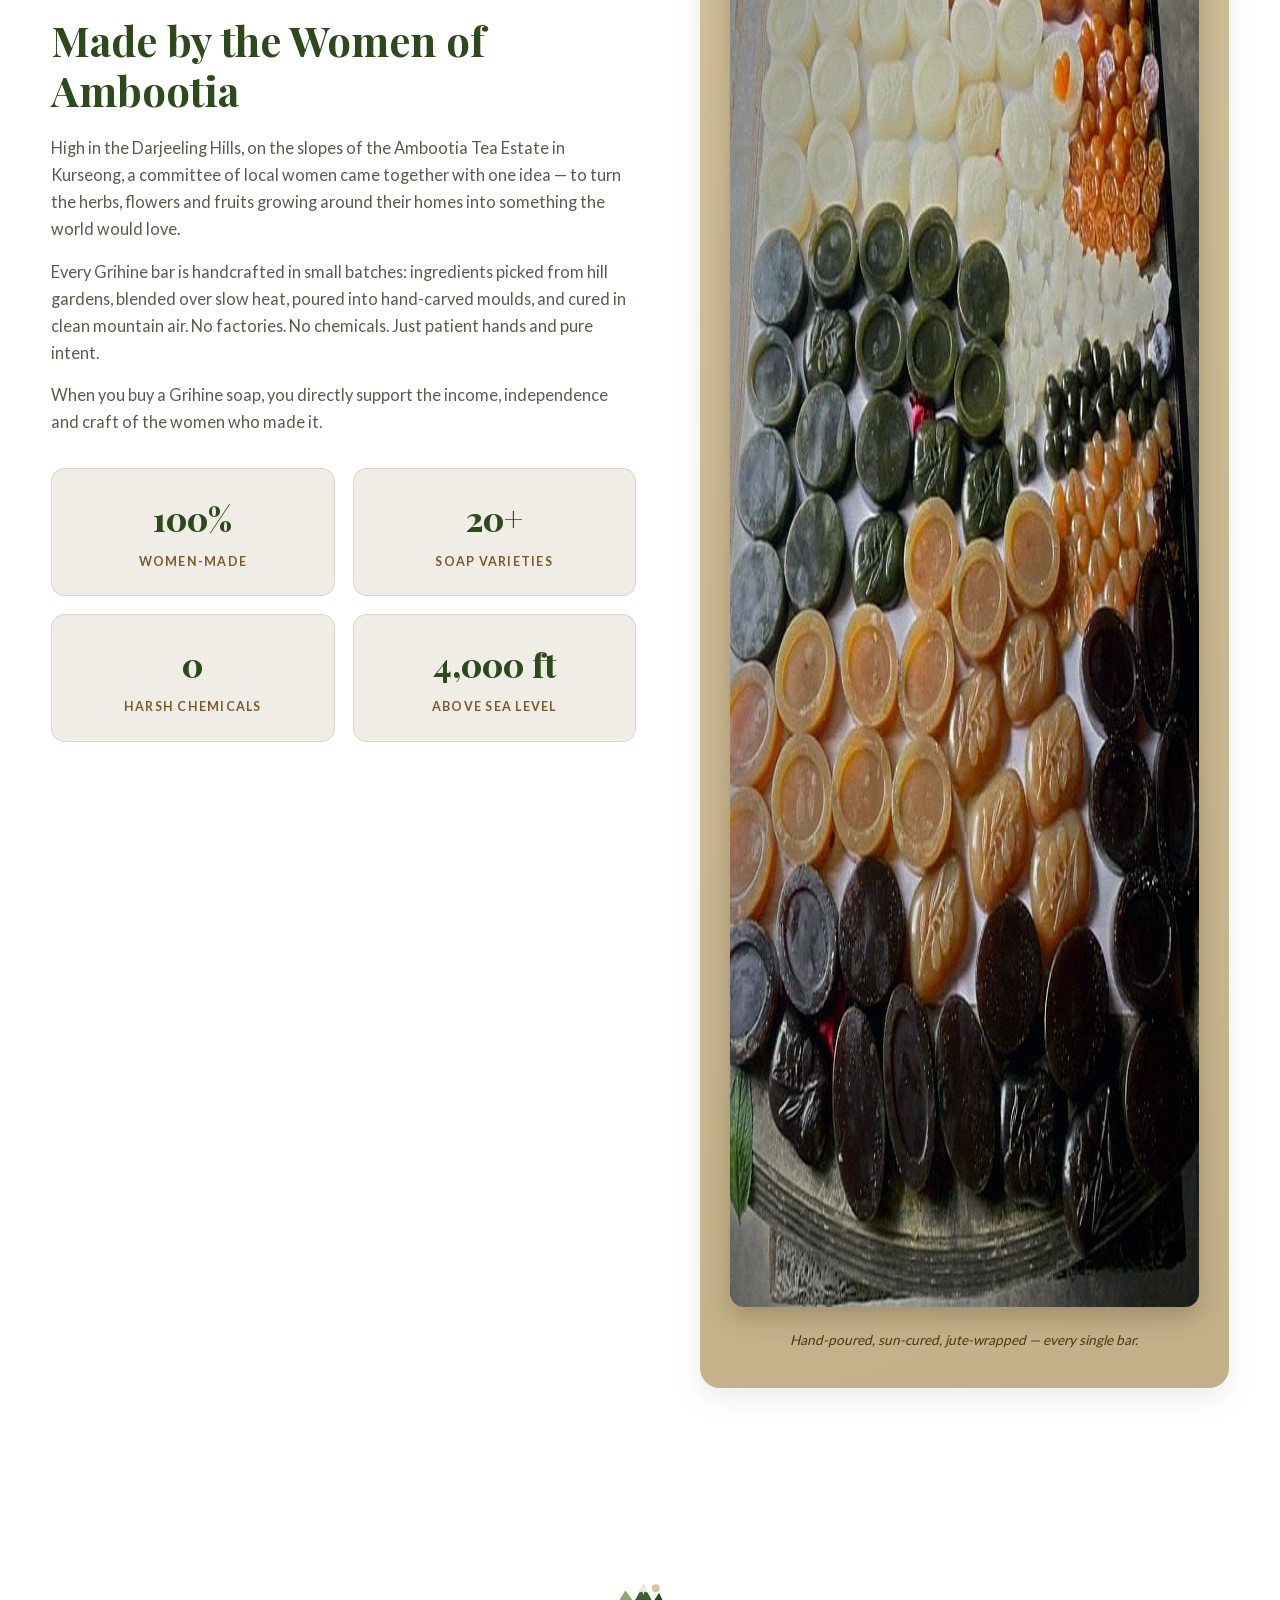
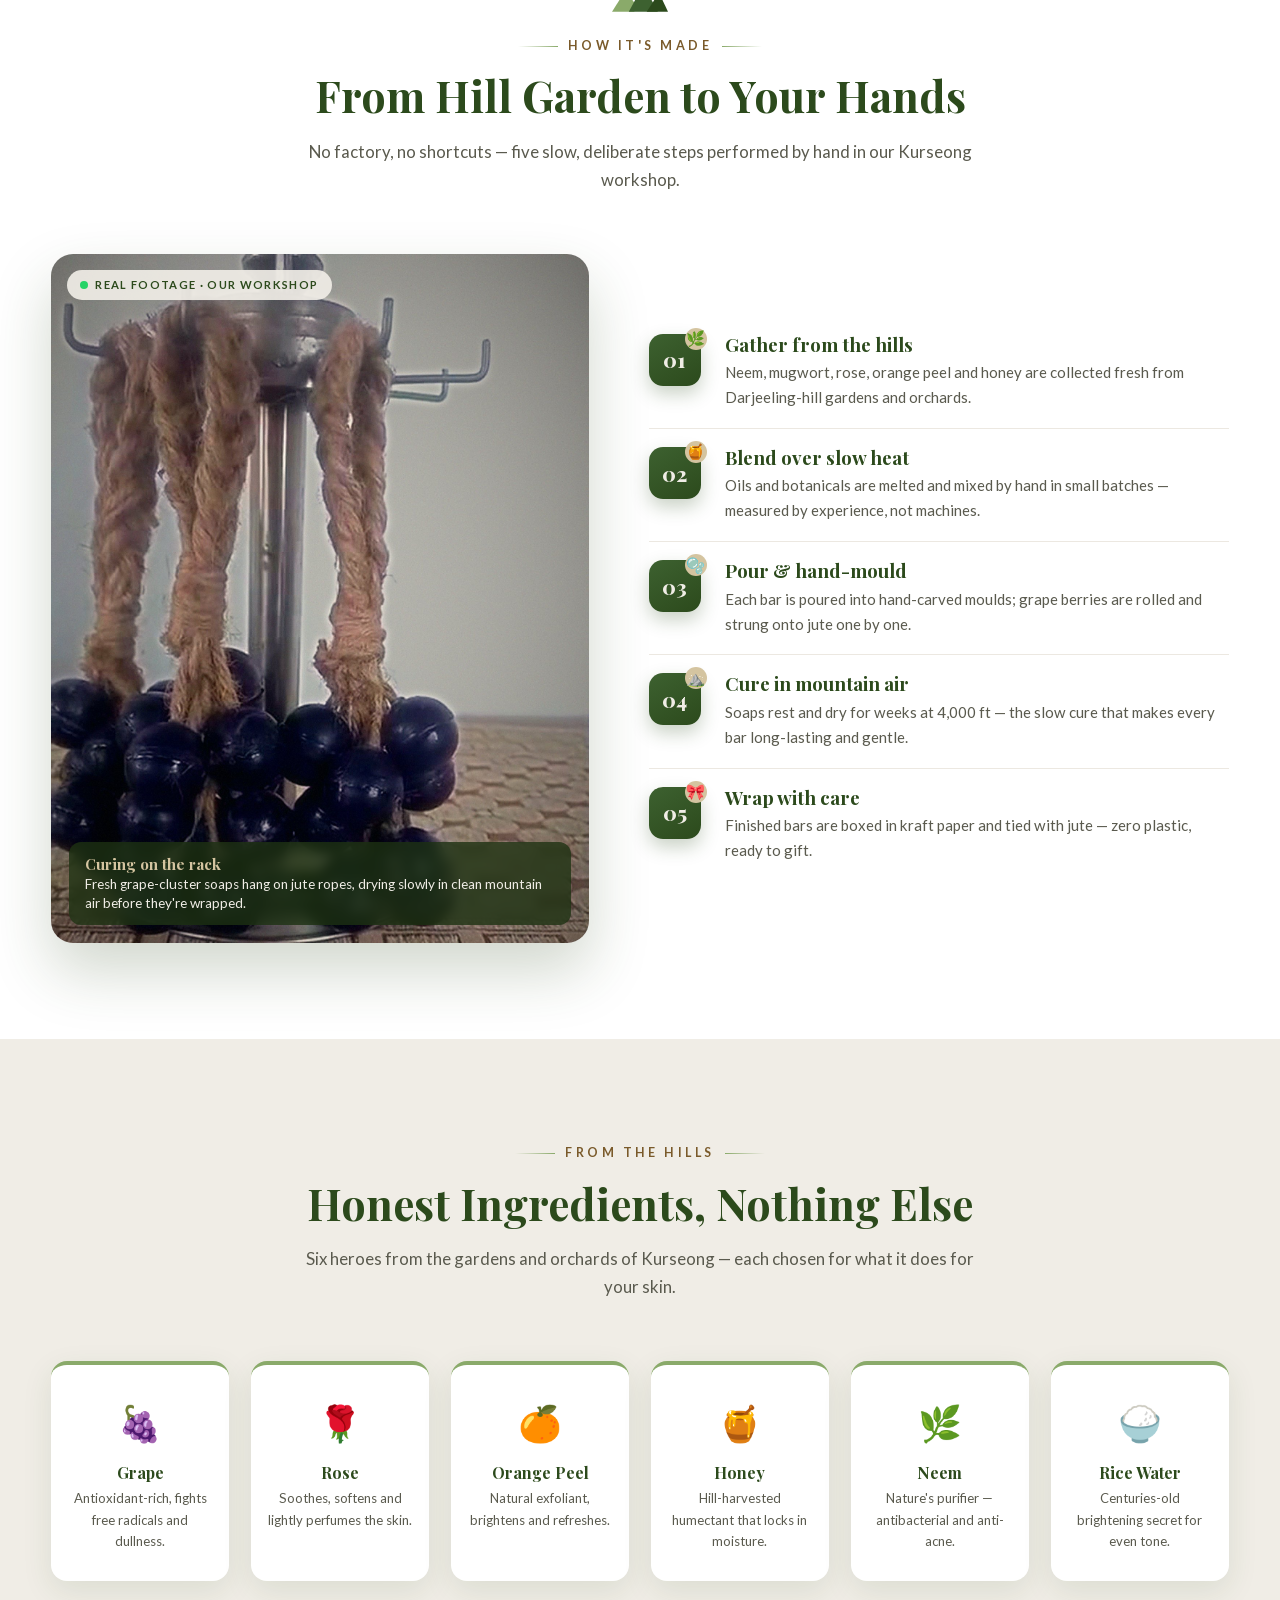
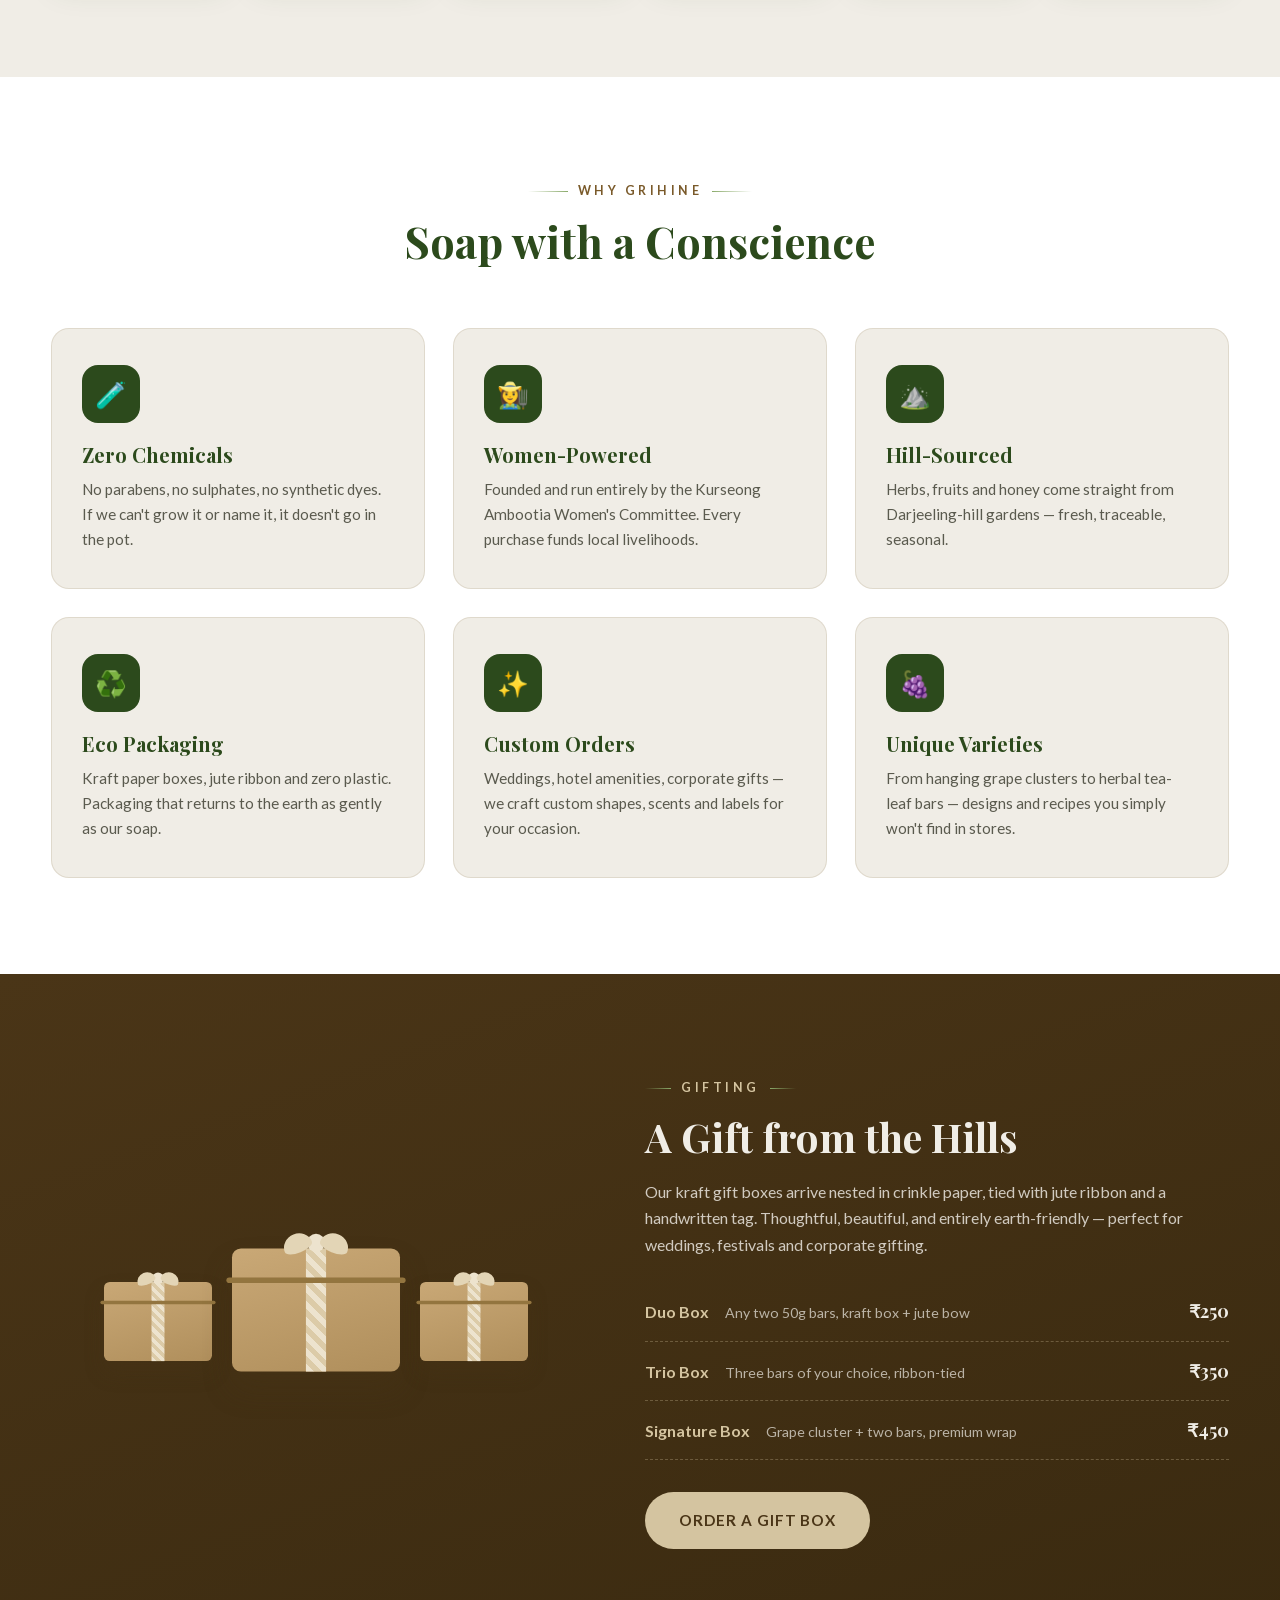
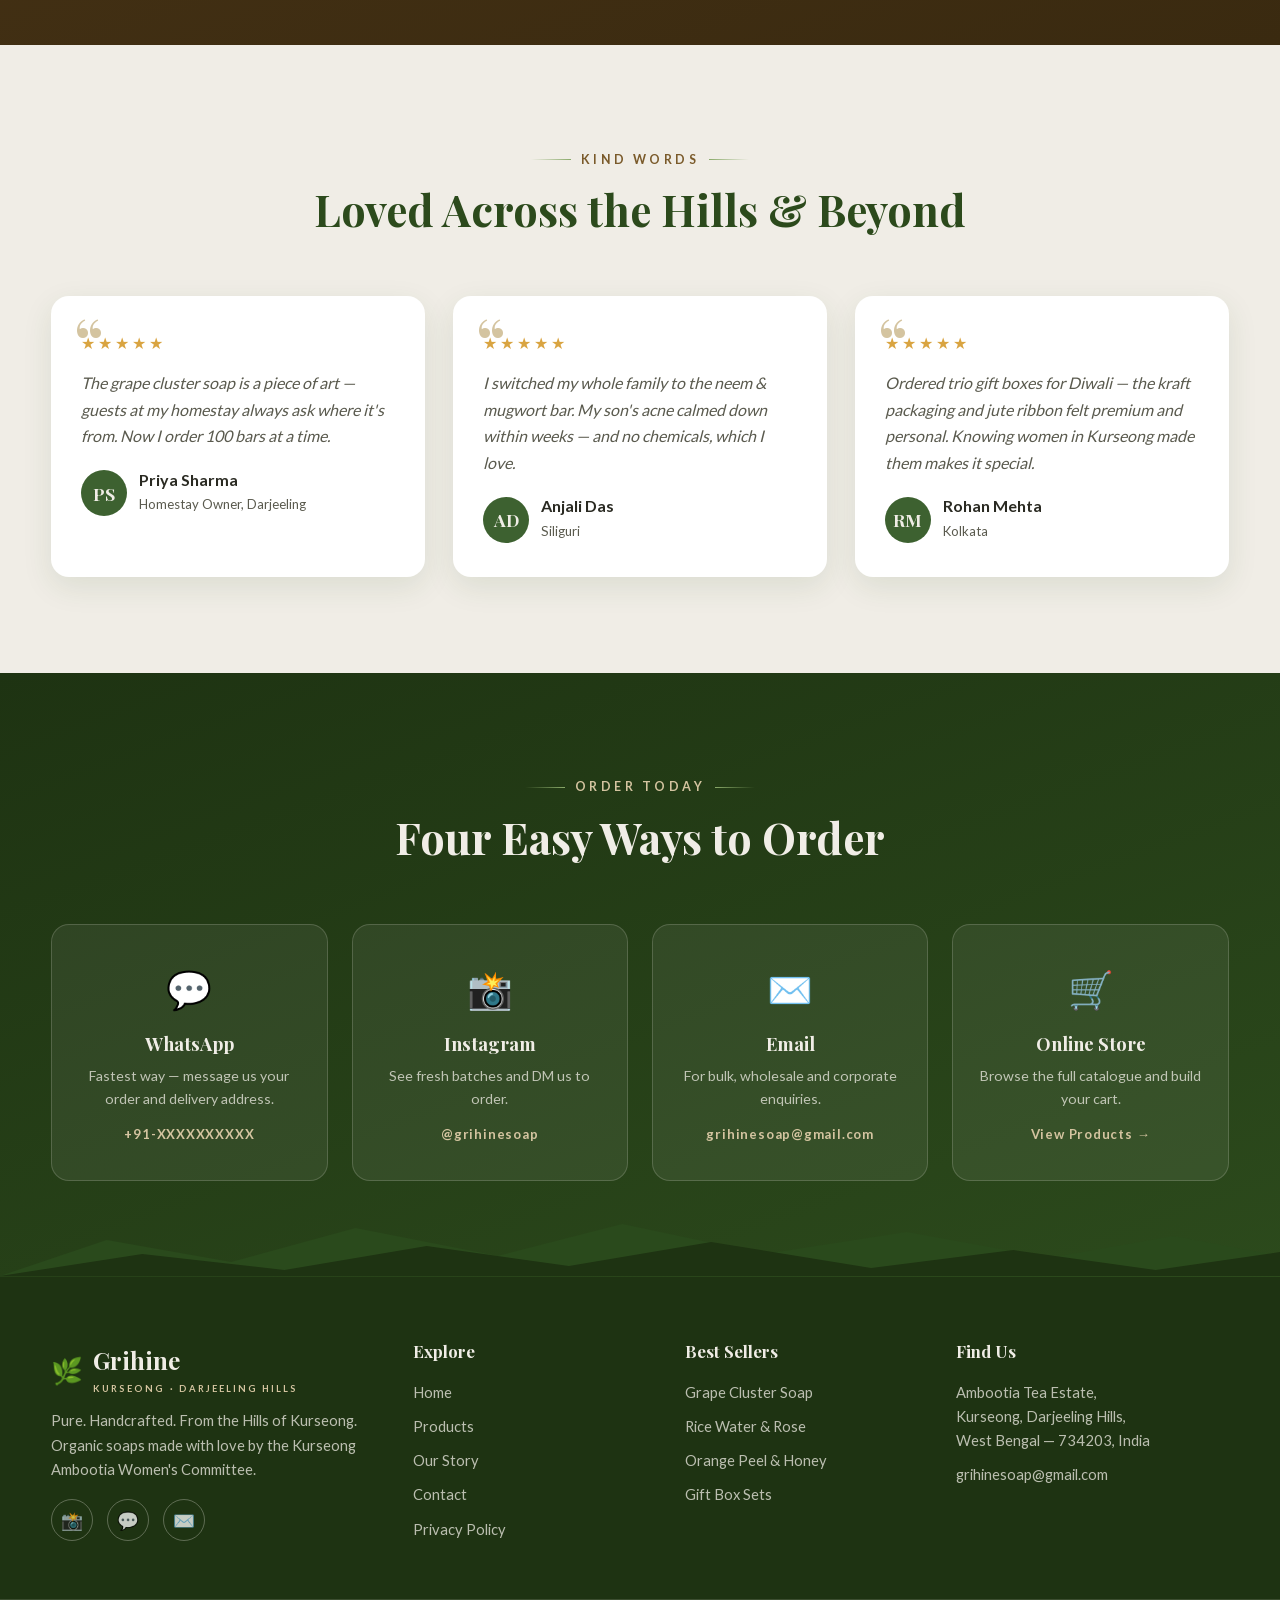
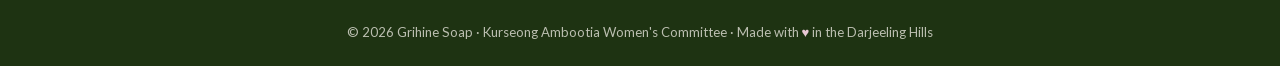
==== commit c5b31782: "feat: dark cinematic photo treatment across all product images - Replaced loud velvet backgrounds (r" ====
--- a/index.html
+++ b/index.html
@@ -106,7 +106,7 @@
         <article class="product-card reveal">
           <div class="soap-visual visual-grape">
             <span class="product-tag">Signature</span>
-            <img class="soap-photo" src="images/grape-cluster.jpg" alt="Grape Cluster Soap hung on a jute rope" loading="lazy" width="900" height="1200">
+            <img class="soap-photo" src="images/grape-cluster.jpg" alt="Grape Cluster Soap hung on a jute rope" loading="lazy" width="871" height="1900">
           </div>
           <div class="product-body">
             <h3>Grape Cluster Soap</h3>
@@ -123,7 +123,7 @@
         <article class="product-card reveal">
           <div class="soap-visual visual-rice">
             <span class="product-tag">Brightening</span>
-            <img class="soap-photo" src="images/rice-rose.jpg" alt="Rice Water & Rose Soap bar with box" loading="lazy" width="900" height="1200">
+            <img class="soap-photo" src="images/rice-rose.jpg" alt="Rice Water & Rose Soap bar with box" loading="lazy" width="1425" height="1900">
           </div>
           <div class="product-body">
             <h3>Rice Water &amp; Rose Soap</h3>
@@ -140,7 +140,7 @@
         <article class="product-card reveal">
           <div class="soap-visual visual-orange">
             <span class="product-tag">Exfoliating</span>
-            <img class="soap-photo" src="images/orange-honey.jpg" alt="Orange Peel & Honey Soap bar with box" loading="lazy" width="900" height="1200">
+            <img class="soap-photo" src="images/orange-honey.jpg" alt="Orange Peel & Honey Soap bar with box" loading="lazy" width="1425" height="1900">
           </div>
           <div class="product-body">
             <h3>Orange Peel &amp; Honey Soap</h3>
@@ -157,7 +157,7 @@
         <article class="product-card reveal">
           <div class="soap-visual visual-neem">
             <span class="product-tag">Anti-Acne</span>
-            <img class="soap-photo" src="images/neem-mugwort.jpg" alt="Neem & Mugwort Soap dark bar with green box" loading="lazy" width="900" height="1200">
+            <img class="soap-photo" src="images/neem-mugwort.jpg" alt="Neem & Mugwort Soap dark bar with green box" loading="lazy" width="1425" height="1900">
           </div>
           <div class="product-body">
             <h3>Neem &amp; Mugwort Soap</h3>
@@ -174,7 +174,7 @@
         <article class="product-card reveal">
           <div class="soap-visual visual-bulk">
             <span class="product-tag">Wholesale</span>
-            <img class="soap-photo" src="images/batch.jpg" alt="A large batch of assorted handmade soaps" loading="lazy" width="720" height="960">
+            <img class="soap-photo" src="images/batch.jpg" alt="A large batch of assorted handmade soaps" loading="lazy" width="1425" height="1900">
           </div>
           <div class="product-body">
             <h3>Bulk &amp; Wholesale</h3>
@@ -191,7 +191,7 @@
         <article class="product-card reveal">
           <div class="soap-visual visual-gift">
             <span class="product-tag">Gifting</span>
-            <img class="soap-photo" src="images/gift-boxes.jpg" alt="Grape cluster soaps in kraft gift boxes with jute ribbon" loading="lazy" width="1200" height="770">
+            <img class="soap-photo" src="images/gift-boxes.jpg" alt="Grape cluster soaps in kraft gift boxes with jute ribbon" loading="lazy" width="1900" height="1219">
           </div>
           <div class="product-body">
             <h3>Gift Box Sets</h3>
@@ -228,7 +228,7 @@
       <div class="reveal">
         <div class="batch-display" aria-label="A fresh batch of handmade soaps">
           <h4>Fresh from this week's batch…</h4>
-          <img class="batch-photo" src="images/batch.jpg" alt="A large batch of freshly made Grihine soaps in many varieties" loading="lazy" width="720" height="960">
+          <img class="batch-photo" src="images/batch.jpg" alt="A large batch of freshly made Grihine soaps in many varieties" loading="lazy" width="1425" height="1900">
           <p class="batch-note">Hand-poured, sun-cured, jute-wrapped — every single bar.</p>
         </div>
       </div>
@@ -256,7 +256,7 @@
       <div class="process-grid">
         <figure class="process-figure reveal">
           <span class="live-badge">Real footage · Our workshop</span>
-          <img src="images/process-curing.jpg" alt="Grape cluster soaps hanging on a rack to cure in the Grihine workshop" loading="lazy" width="808" height="1036">
+          <img src="images/process-curing.jpg" alt="Grape cluster soaps hanging on a rack to cure in the Grihine workshop" loading="lazy" width="1481" height="1900">
           <figcaption>
             <strong>Curing on the rack</strong>
             Fresh grape-cluster soaps hang on jute ropes, drying slowly in clean mountain air before they're wrapped.
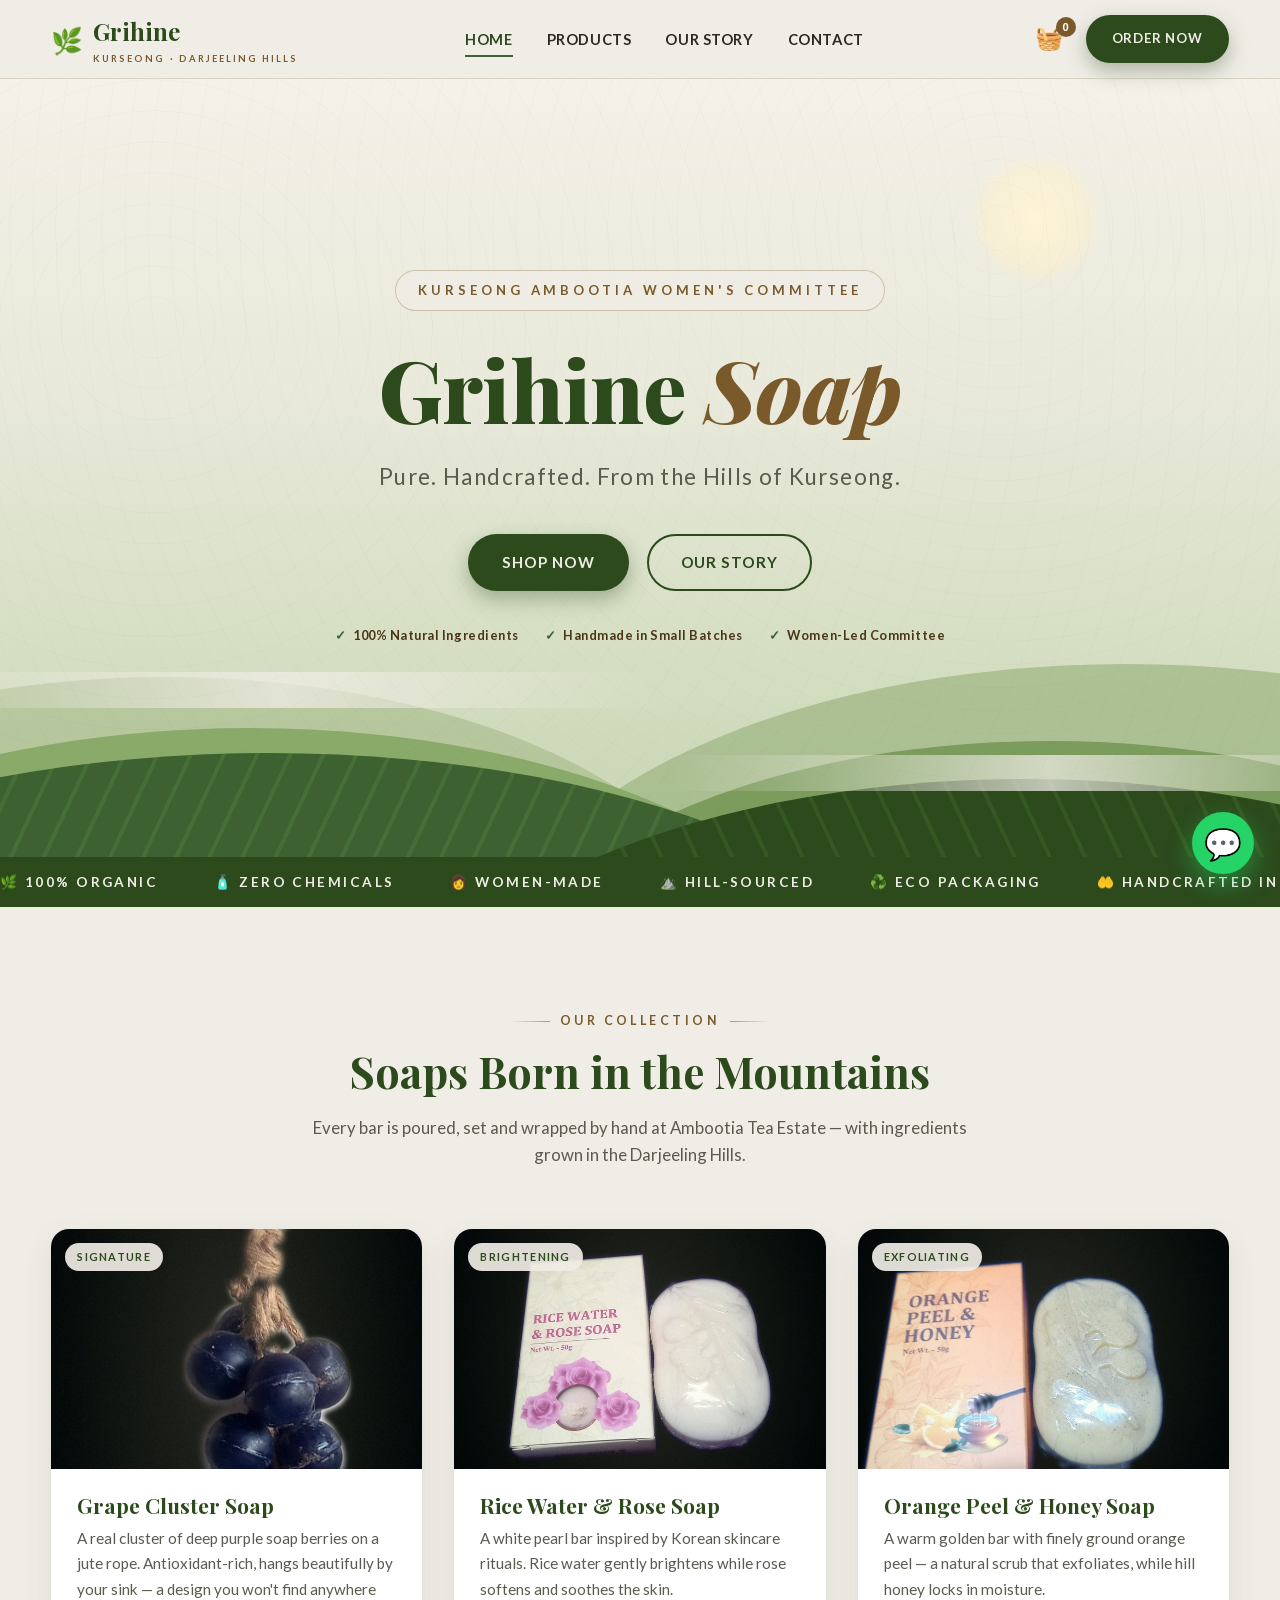
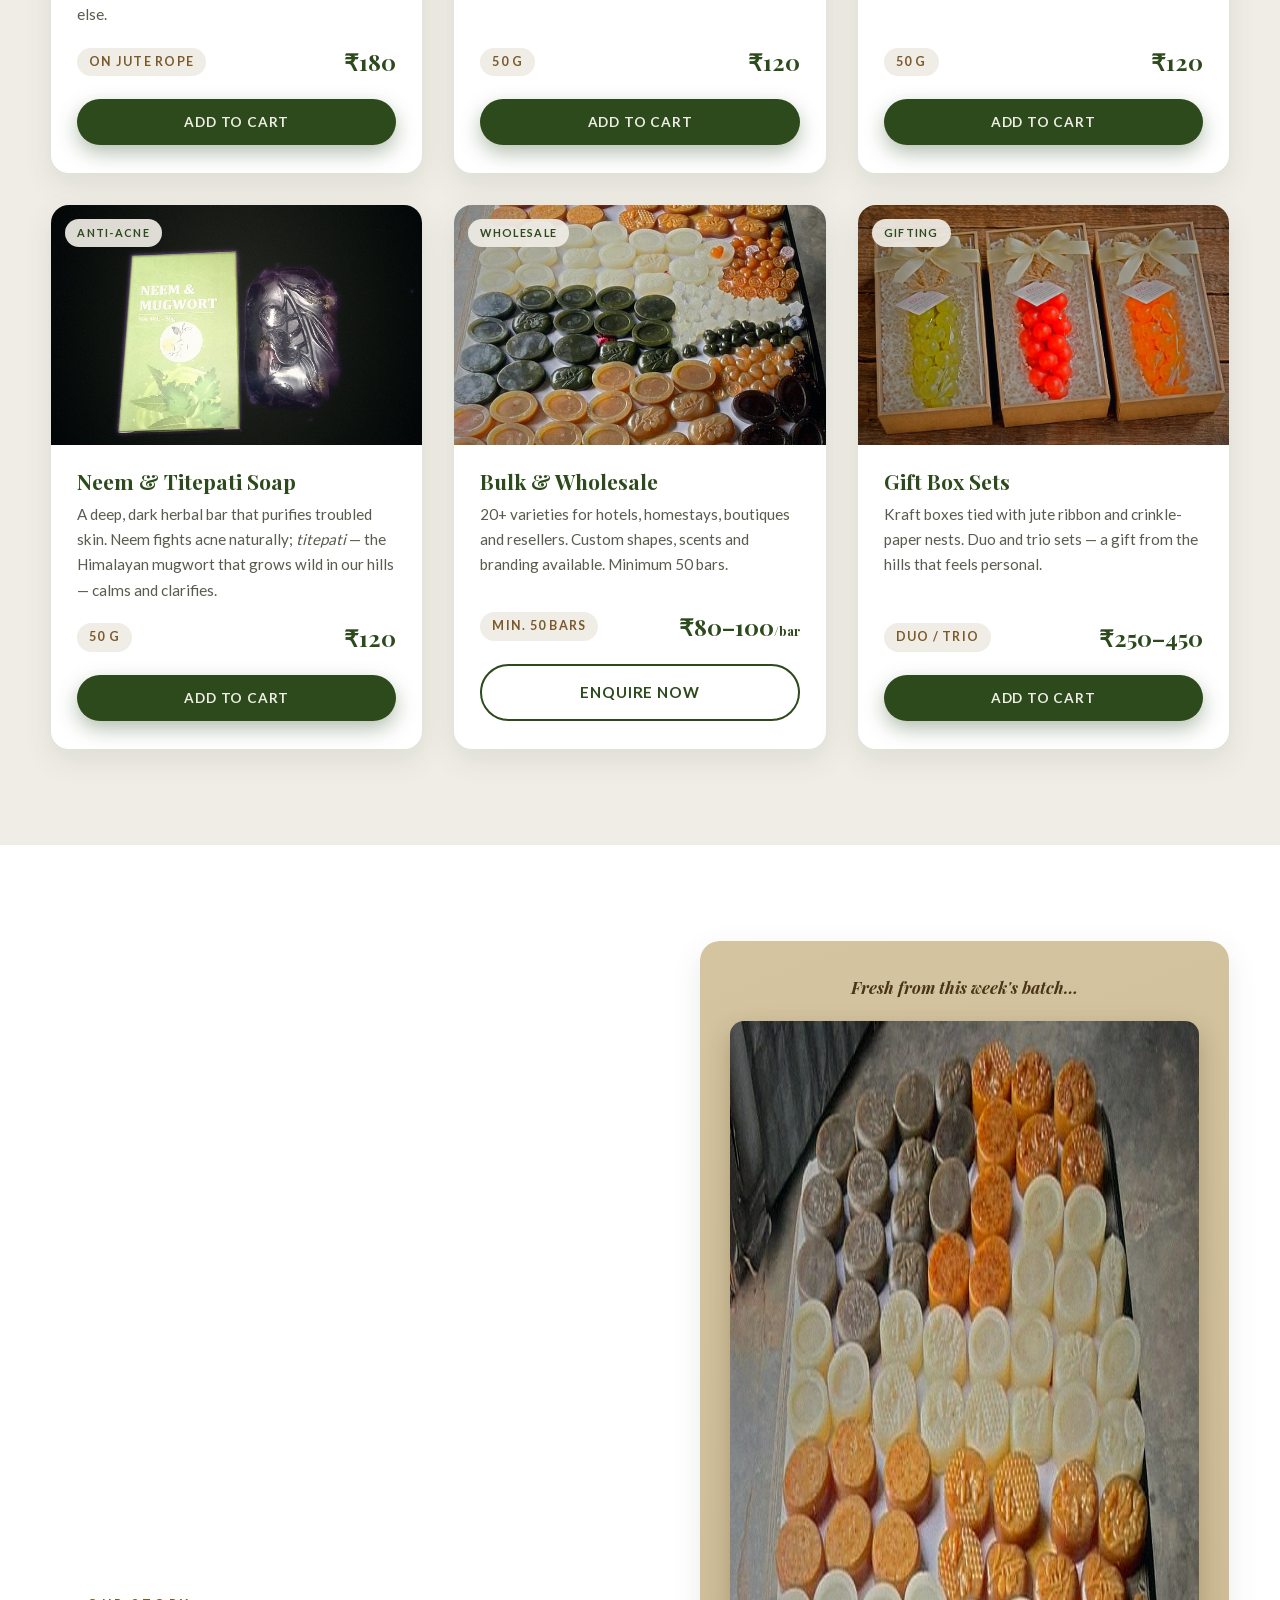
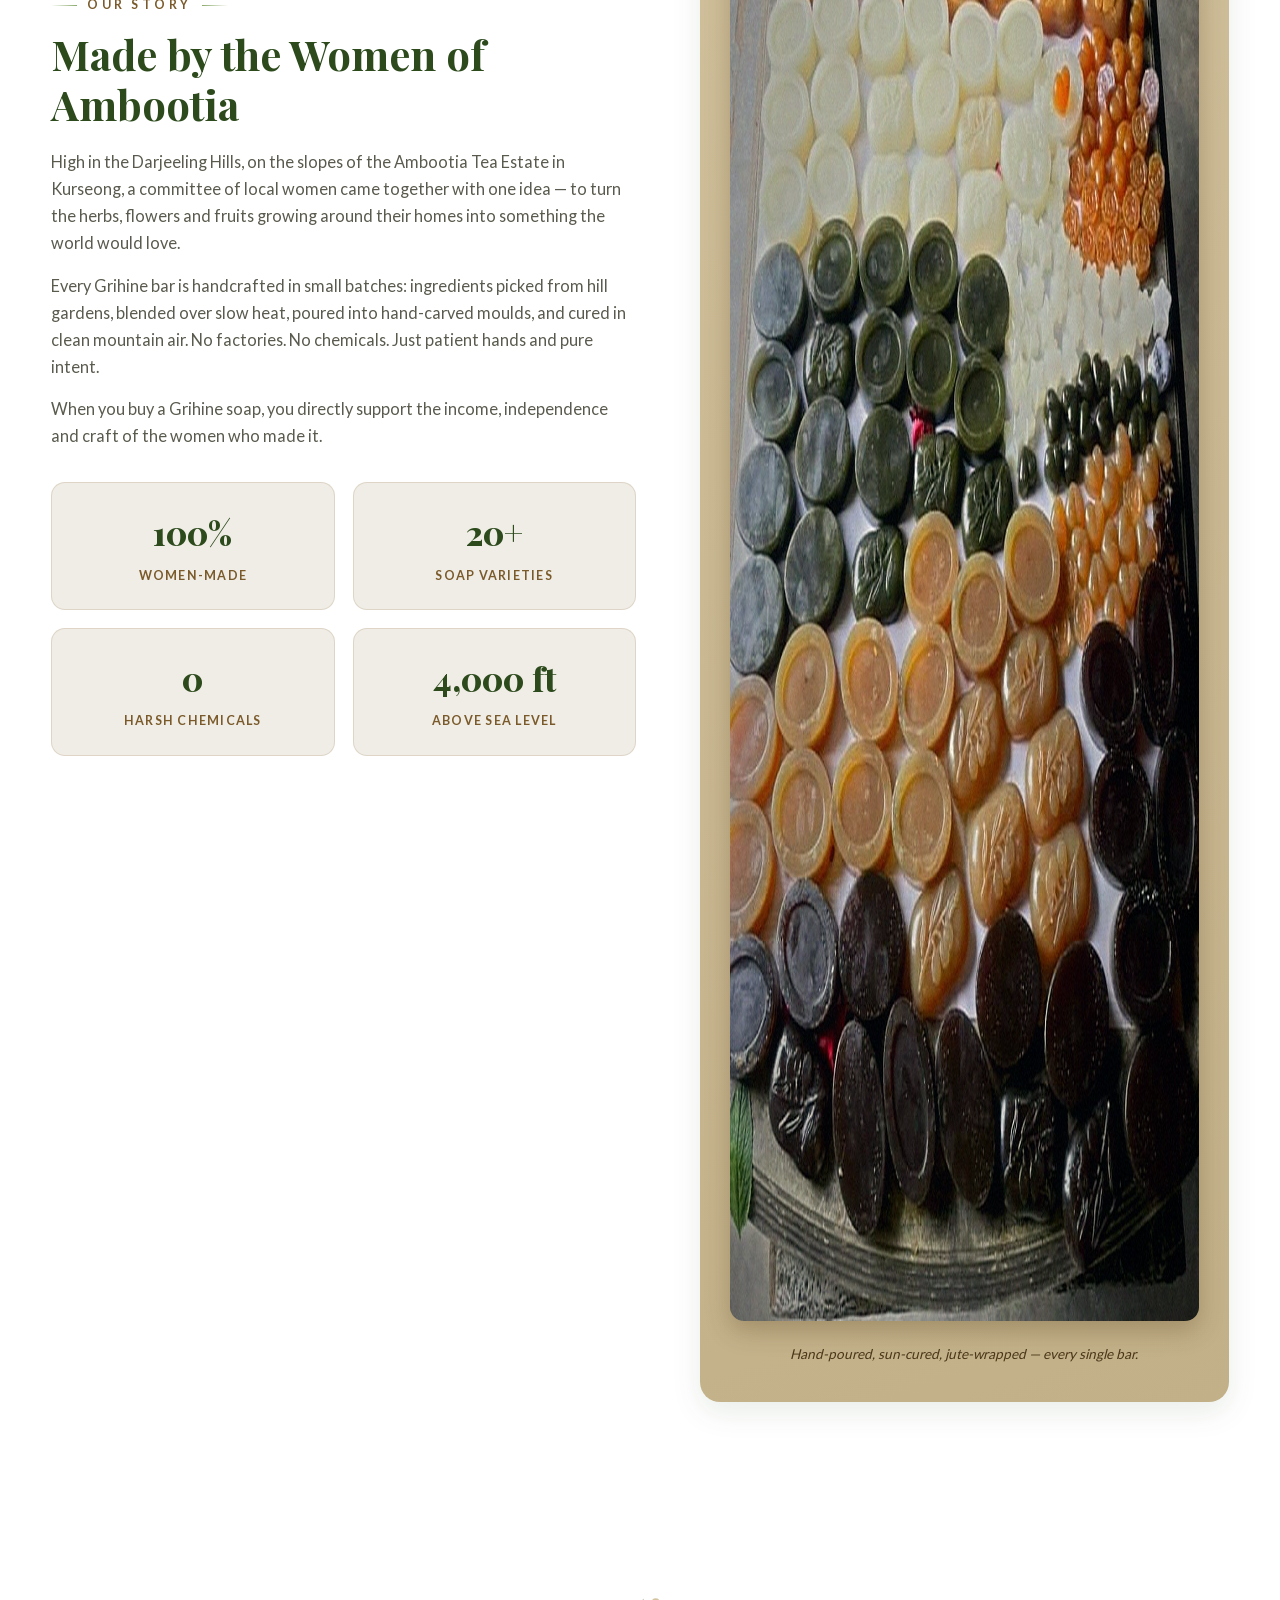
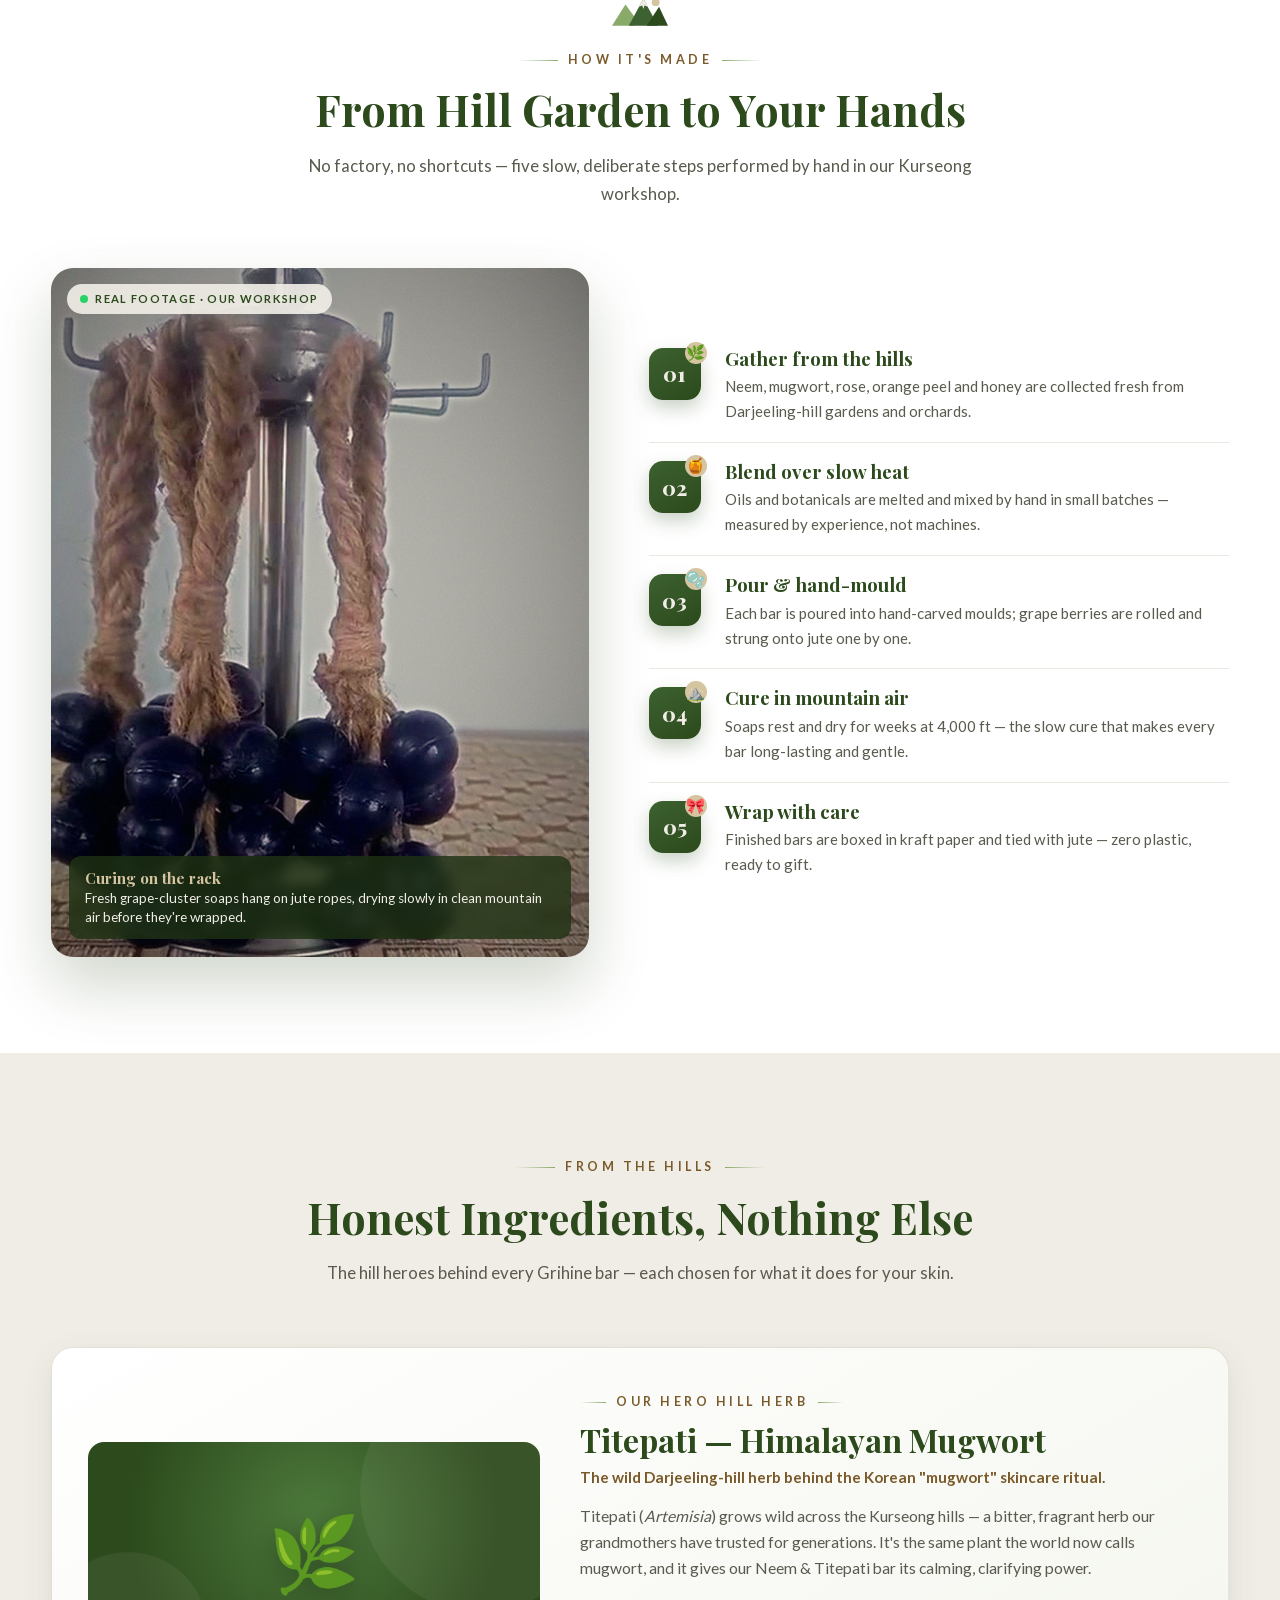
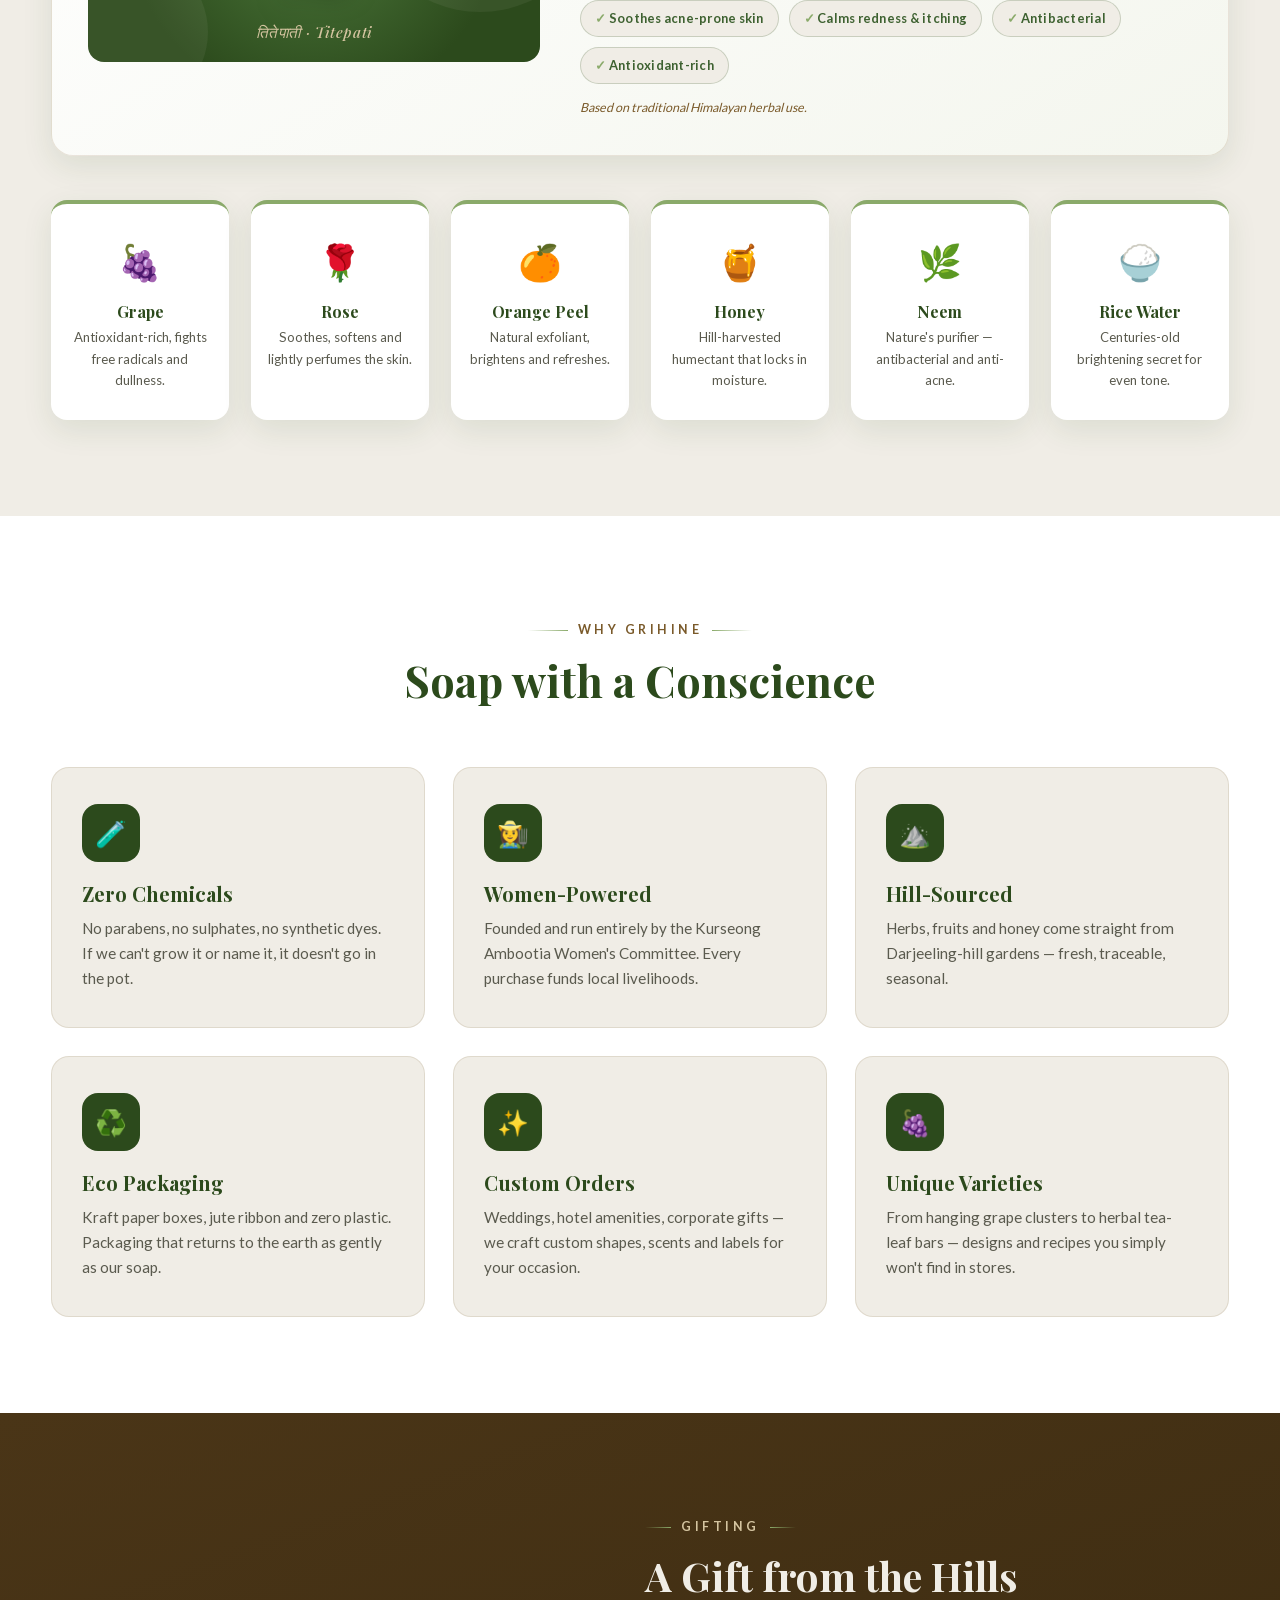
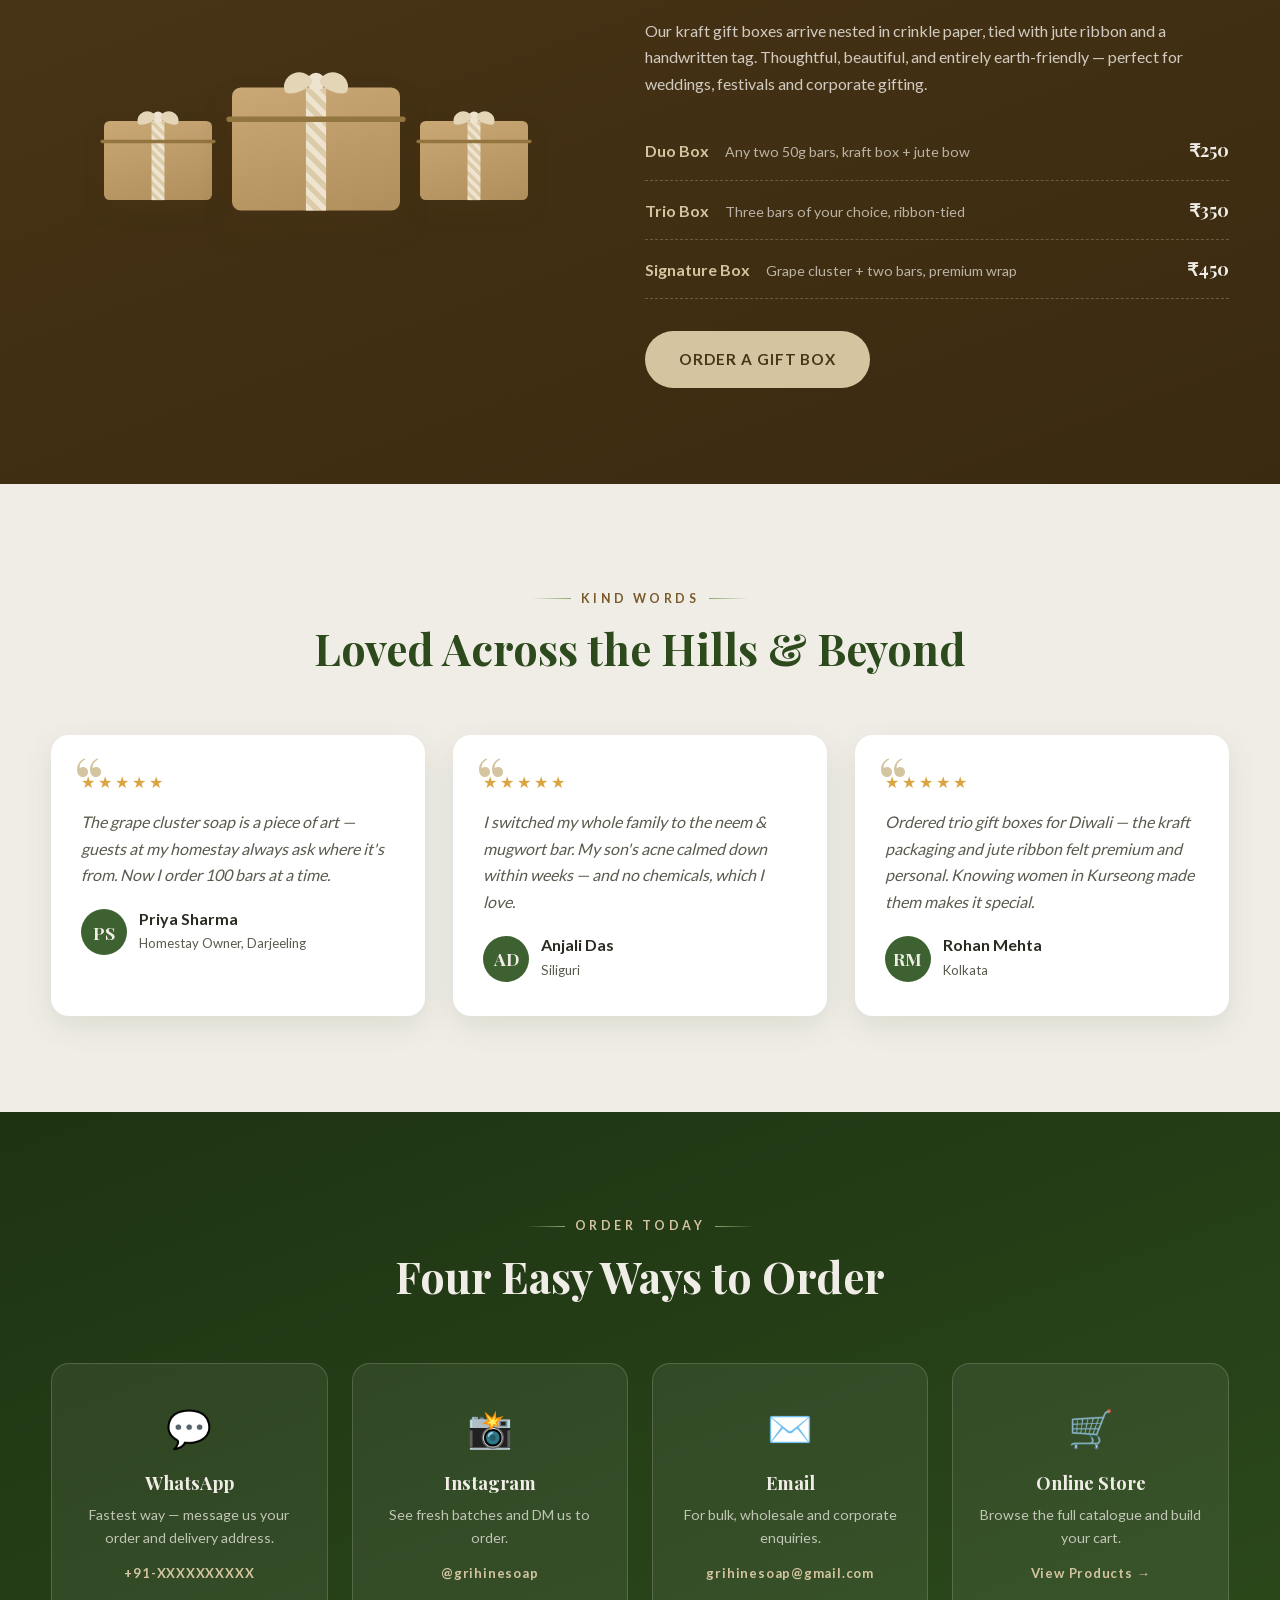
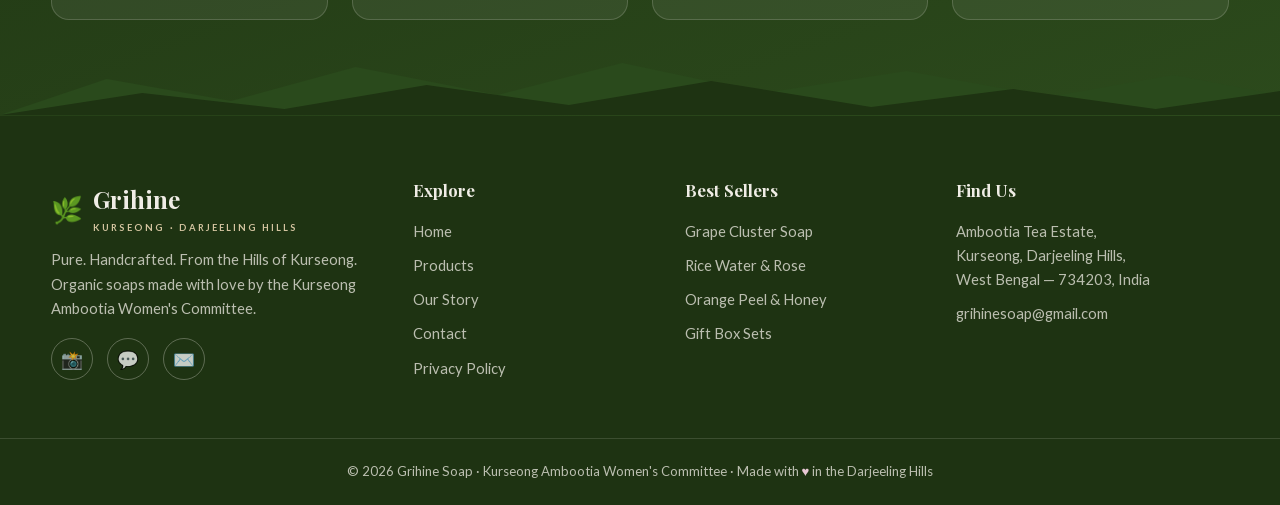
==== commit e92ace56: "feat: spotlight Titepati (Himalayan mugwort) as hero ingredient - Relabel 'Neem & Mugwort' -> 'Neem " ====
--- a/index.html
+++ b/index.html
@@ -7,8 +7,8 @@
   <meta http-equiv="Content-Security-Policy" content="default-src 'self'; script-src 'self'; style-src 'self' 'unsafe-inline'; img-src 'self' data:; font-src 'self'; connect-src 'self'; frame-src https://www.google.com; object-src 'none'; base-uri 'self'; form-action 'self'">
   <meta name="referrer" content="strict-origin-when-cross-origin">
   <title>Grihine Soap — Handcrafted Organic Soap from Kurseong, Darjeeling Hills</title>
-  <meta name="description" content="Grihine Soap — pure, handcrafted organic soaps made by the Kurseong Ambootia Women's Committee in the Darjeeling Hills. Grape cluster soap, rice water & rose, orange peel & honey, neem & mugwort. Zero chemicals, women-made.">
-  <meta name="keywords" content="handmade soap, organic soap, Darjeeling, Kurseong, Ambootia, women made, natural soap, grape soap, neem soap, rice water soap, gift box soap, wholesale soap India">
+  <meta name="description" content="Grihine Soap — pure, handcrafted organic soaps made by the Kurseong Ambootia Women's Committee in the Darjeeling Hills. Grape cluster soap, rice water & rose, orange peel & honey, neem & titepati (Himalayan mugwort). Zero chemicals, women-made.">
+  <meta name="keywords" content="handmade soap, organic soap, Darjeeling, Kurseong, Ambootia, women made, natural soap, grape soap, neem soap, titepati soap, mugwort soap, rice water soap, gift box soap, wholesale soap India">
   <meta name="author" content="Kurseong Ambootia Women's Committee">
 
   <!-- Open Graph -->
@@ -157,16 +157,16 @@
         <article class="product-card reveal">
           <div class="soap-visual visual-neem">
             <span class="product-tag">Anti-Acne</span>
-            <img class="soap-photo" src="images/neem-mugwort.jpg" alt="Neem & Mugwort Soap dark bar with green box" loading="lazy" width="1425" height="1900">
+            <img class="soap-photo" src="images/neem-mugwort.jpg" alt="Neem & Titepati (mugwort) Soap dark bar with green box" loading="lazy" width="1425" height="1900">
           </div>
           <div class="product-body">
-            <h3>Neem &amp; Mugwort Soap</h3>
-            <p class="benefit">A deep, dark herbal bar that purifies troubled skin. Neem fights acne naturally; mugwort calms and clarifies.</p>
+            <h3>Neem &amp; Titepati Soap</h3>
+            <p class="benefit">A deep, dark herbal bar that purifies troubled skin. Neem fights acne naturally; <em>titepati</em> — the Himalayan mugwort that grows wild in our hills — calms and clarifies.</p>
             <div class="product-meta">
               <span class="weight">50 g</span>
               <span class="price">₹120</span>
             </div>
-            <button class="btn btn-solid add-cart" data-name="Neem & Mugwort Soap" data-price="120">Add to Cart</button>
+            <button class="btn btn-solid add-cart" data-name="Neem & Titepati (Mugwort) Soap" data-price="120">Add to Cart</button>
           </div>
         </article>
 
@@ -295,8 +295,29 @@
       <div class="section-head reveal">
         <span class="eyebrow">From the Hills</span>
         <h2>Honest Ingredients, Nothing Else</h2>
-        <p>Six heroes from the gardens and orchards of Kurseong — each chosen for what it does for your skin.</p>
-      </div>
+        <p>The hill heroes behind every Grihine bar — each chosen for what it does for your skin.</p>
+      </div>
+
+      <div class="ing-feature reveal">
+        <div class="ing-feature-art" aria-hidden="true">
+          <span class="leaf-mark">🌿</span>
+          <span class="local-name">तितेपाती · Titepati</span>
+        </div>
+        <div class="ing-feature-text">
+          <span class="eyebrow">Our Hero Hill Herb</span>
+          <h3>Titepati — Himalayan Mugwort</h3>
+          <p class="sub">The wild Darjeeling-hill herb behind the Korean "mugwort" skincare ritual.</p>
+          <p>Titepati (<em>Artemisia</em>) grows wild across the Kurseong hills — a bitter, fragrant herb our grandmothers have trusted for generations. It's the same plant the world now calls mugwort, and it gives our Neem &amp; Titepati bar its calming, clarifying power.</p>
+          <div class="ing-chips">
+            <span>Soothes acne-prone skin</span>
+            <span>Calms redness &amp; itching</span>
+            <span>Antibacterial</span>
+            <span>Antioxidant-rich</span>
+          </div>
+          <p class="footnote">Based on traditional Himalayan herbal use.</p>
+        </div>
+      </div>
+
       <div class="ing-grid">
         <div class="ing-card reveal"><span class="ing-icon">🍇</span><h4>Grape</h4><p>Antioxidant-rich, fights free radicals and dullness.</p></div>
         <div class="ing-card reveal"><span class="ing-icon">🌹</span><h4>Rose</h4><p>Soothes, softens and lightly perfumes the skin.</p></div>
--- a/style.css
+++ b/style.css
@@ -1445,3 +1445,75 @@
   .hero-trust { gap: 6px 18px; }
   .footer-range { height: 44px; }
 }
+
+/* ---------- Titepati hero-ingredient highlight ---------- */
+.ing-feature {
+  display: grid;
+  grid-template-columns: 0.85fr 1.15fr;
+  gap: 40px;
+  align-items: center;
+  background: linear-gradient(150deg, #fff, #F4F6EE);
+  border: 1px solid rgba(122, 90, 42, 0.16);
+  border-radius: 22px;
+  padding: 36px;
+  margin-bottom: 44px;
+  box-shadow: var(--card-shadow);
+  overflow: hidden;
+}
+.ing-feature-art {
+  position: relative;
+  min-height: 220px;
+  border-radius: 16px;
+  background: radial-gradient(circle at 50% 35%, #4d7a3c, var(--forest) 70%);
+  display: flex;
+  align-items: center;
+  justify-content: center;
+  overflow: hidden;
+}
+.ing-feature-art::before,
+.ing-feature-art::after {
+  content: '';
+  position: absolute;
+  border-radius: 50%;
+  background: rgba(240, 237, 230, 0.06);
+}
+.ing-feature-art::before { width: 240px; height: 240px; top: -70px; right: -60px; }
+.ing-feature-art::after { width: 160px; height: 160px; bottom: -50px; left: -40px; }
+.ing-feature-art .leaf-mark { font-size: 4.6rem; filter: drop-shadow(0 6px 14px rgba(0,0,0,0.3)); position: relative; z-index: 1; }
+.ing-feature-art .local-name {
+  position: absolute;
+  bottom: 16px;
+  z-index: 1;
+  font-family: var(--font-head);
+  font-style: italic;
+  color: var(--clay);
+  font-size: 0.95rem;
+  letter-spacing: 0.04em;
+}
+.ing-feature-text .eyebrow { margin-bottom: 8px; }
+.ing-feature-text h3 { font-size: clamp(1.5rem, 3vw, 2rem); margin-bottom: 6px; }
+.ing-feature-text .sub {
+  font-weight: 700;
+  color: var(--bark);
+  font-size: 0.95rem;
+  margin-bottom: 14px;
+}
+.ing-feature-text p { color: var(--soft-ink); font-size: 0.98rem; margin-bottom: 18px; }
+.ing-chips { display: flex; flex-wrap: wrap; gap: 10px; }
+.ing-chips span {
+  background: var(--mist);
+  border: 1px solid rgba(61, 97, 48, 0.22);
+  color: var(--hill);
+  font-size: 0.8rem;
+  font-weight: 700;
+  letter-spacing: 0.02em;
+  padding: 7px 14px;
+  border-radius: 50px;
+}
+.ing-chips span::before { content: '✓ '; color: var(--tea); }
+.ing-feature .footnote { font-size: 0.78rem; color: var(--bark); font-style: italic; margin-top: 14px; margin-bottom: 0; }
+
+@media (max-width: 760px) {
+  .ing-feature { grid-template-columns: 1fr; gap: 26px; padding: 26px; }
+  .ing-feature-art { min-height: 160px; }
+}
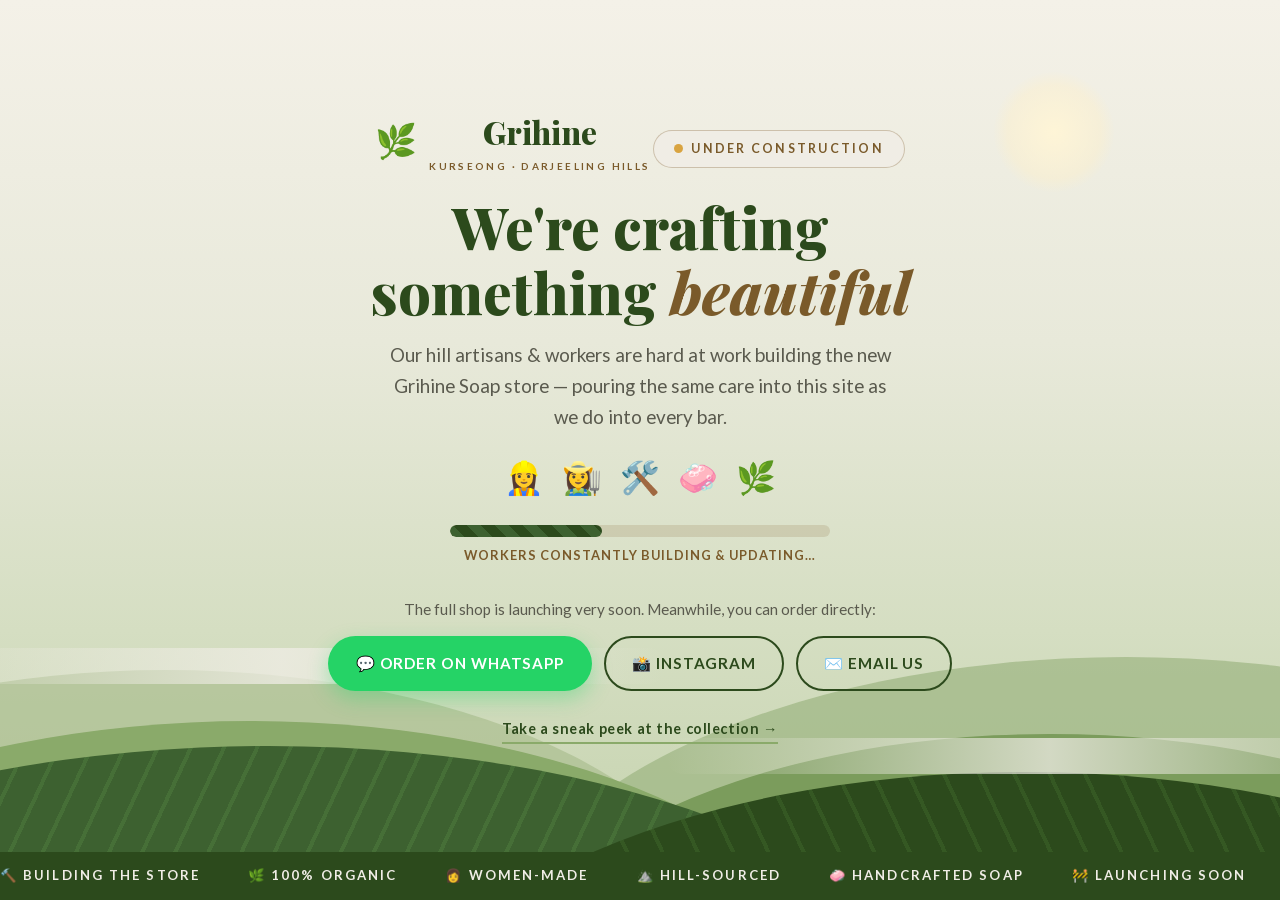
==== commit 58adb409: "feat: put site on pause behind an under-construction splash - index.html is now a branded 'we're cra" ====
--- a/index.html
+++ b/index.html
@@ -4,58 +4,210 @@
   <meta charset="UTF-8">
   <meta name="viewport" content="width=device-width, initial-scale=1.0">
   <!-- Security: CSP (meta-level — GitHub Pages can't set HTTP headers), strict referrer -->
-  <meta http-equiv="Content-Security-Policy" content="default-src 'self'; script-src 'self'; style-src 'self' 'unsafe-inline'; img-src 'self' data:; font-src 'self'; connect-src 'self'; frame-src https://www.google.com; object-src 'none'; base-uri 'self'; form-action 'self'">
+  <meta http-equiv="Content-Security-Policy" content="default-src 'self'; script-src 'self'; style-src 'self' 'unsafe-inline'; img-src 'self' data:; font-src 'self'; connect-src 'self'; object-src 'none'; base-uri 'self'; form-action 'self'">
   <meta name="referrer" content="strict-origin-when-cross-origin">
-  <title>Grihine Soap — Handcrafted Organic Soap from Kurseong, Darjeeling Hills</title>
-  <meta name="description" content="Grihine Soap — pure, handcrafted organic soaps made by the Kurseong Ambootia Women's Committee in the Darjeeling Hills. Grape cluster soap, rice water & rose, orange peel & honey, neem & titepati (Himalayan mugwort). Zero chemicals, women-made.">
-  <meta name="keywords" content="handmade soap, organic soap, Darjeeling, Kurseong, Ambootia, women made, natural soap, grape soap, neem soap, titepati soap, mugwort soap, rice water soap, gift box soap, wholesale soap India">
+  <title>Grihine Soap — Launching Soon | Handcrafted Organic Soap, Kurseong</title>
+  <meta name="description" content="Grihine Soap is putting the finishing touches on a brand-new website. Handcrafted organic soaps by the Kurseong Ambootia Women's Committee, Darjeeling Hills. Order now on WhatsApp — full store launching very soon.">
+  <meta name="keywords" content="handmade soap, organic soap, Darjeeling, Kurseong, Ambootia, Grihine soap, coming soon, launching soon">
   <meta name="author" content="Kurseong Ambootia Women's Committee">
 
-  <!-- Open Graph -->
   <meta property="og:type" content="website">
-  <meta property="og:title" content="Grihine Soap — Pure. Handcrafted. From the Hills of Kurseong.">
-  <meta property="og:description" content="Handcrafted organic soaps by the women of Ambootia Tea Estate, Darjeeling Hills. Zero chemicals. 100% women-made.">
+  <meta property="og:title" content="Grihine Soap — Launching Soon">
+  <meta property="og:description" content="Our hill artisans are hard at work on the new Grihine Soap store. Order on WhatsApp meanwhile — coming very soon!">
   <meta property="og:url" content="https://shadowgreen9371.github.io/grihine-soap/">
   <meta property="og:site_name" content="Grihine Soap">
   <meta property="og:locale" content="en_IN">
 
-  <!-- Favicon: green leaf -->
   <link rel="icon" href="data:image/svg+xml,<svg xmlns=%22http://www.w3.org/2000/svg%22 viewBox=%220 0 100 100%22><text y=%22.9em%22 font-size=%2290%22>🌿</text></svg>">
-
-
+  <link rel="preconnect" href="https://fonts.gstatic.com" crossorigin>
   <link rel="stylesheet" href="style.css">
+  <style>
+    /* ===== Coming-soon / under-construction splash ===== */
+    .cs {
+      position: relative;
+      min-height: 100vh;
+      display: flex;
+      flex-direction: column;
+      align-items: center;
+      justify-content: center;
+      text-align: center;
+      overflow: hidden;
+      padding: 40px 6% 0;
+      background: linear-gradient(180deg, #F4F1E8 0%, #E8E9DA 38%, #D5DEC2 70%, #C3D2AC 100%);
+    }
+    .cs::before { /* sun */
+      content: '';
+      position: absolute;
+      top: 8%; right: 13%;
+      width: 120px; height: 120px;
+      border-radius: 50%;
+      background: radial-gradient(circle, rgba(255,245,214,0.95) 0%, rgba(255,240,200,0.4) 55%, transparent 72%);
+    }
+    .cs-inner {
+      position: relative;
+      z-index: 3;
+      max-width: 640px;
+      width: 100%;
+      margin-bottom: 90px;
+      opacity: 0;
+      animation: fadeUp 0.9s ease 0.15s forwards;
+    }
+    .cs-logo {
+      display: inline-flex;
+      align-items: center;
+      gap: 12px;
+      font-family: var(--font-head);
+      font-size: 2rem;
+      font-weight: 800;
+      color: var(--forest);
+      margin-bottom: 8px;
+    }
+    .cs-logo .leaf { font-size: 2.1rem; }
+    .cs-logo small {
+      display: block;
+      font-family: var(--font-body);
+      font-size: 0.62rem;
+      font-weight: 700;
+      letter-spacing: 0.24em;
+      text-transform: uppercase;
+      color: var(--bark);
+    }
+    .cs-badge {
+      display: inline-flex;
+      align-items: center;
+      gap: 8px;
+      font-size: 0.78rem;
+      font-weight: 700;
+      letter-spacing: 0.18em;
+      text-transform: uppercase;
+      color: var(--bark);
+      background: rgba(240,237,230,0.75);
+      border: 1px solid rgba(122,90,42,0.3);
+      border-radius: 50px;
+      padding: 8px 20px;
+      margin: 18px 0 26px;
+    }
+    .cs-badge .dot {
+      width: 9px; height: 9px;
+      border-radius: 50%;
+      background: var(--honey);
+      box-shadow: 0 0 0 0 rgba(217,164,65,0.6);
+      animation: pulse 1.8s ease infinite;
+    }
+    @keyframes pulse {
+      0%,100% { box-shadow: 0 0 0 0 rgba(217,164,65,0.5); }
+      50% { box-shadow: 0 0 0 9px rgba(217,164,65,0); }
+    }
+    .cs h1 {
+      font-size: clamp(2.2rem, 6vw, 3.6rem);
+      font-weight: 800;
+      color: var(--forest);
+      line-height: 1.12;
+      margin-bottom: 16px;
+    }
+    .cs h1 em { font-style: italic; color: var(--bark); }
+    .cs .lead {
+      font-size: clamp(1rem, 2.2vw, 1.18rem);
+      color: var(--soft-ink);
+      margin: 0 auto 18px;
+      max-width: 520px;
+    }
+
+    /* workers-at-work row */
+    .cs-workers {
+      display: flex;
+      justify-content: center;
+      gap: 18px;
+      margin: 8px 0 22px;
+      font-size: 2rem;
+    }
+    .cs-workers span { display: inline-block; animation: bob 1.6s ease-in-out infinite; }
+    .cs-workers span:nth-child(2) { animation-delay: 0.2s; }
+    .cs-workers span:nth-child(3) { animation-delay: 0.4s; }
+    .cs-workers span:nth-child(4) { animation-delay: 0.6s; }
+    .cs-workers span:nth-child(5) { animation-delay: 0.8s; }
+    @keyframes bob { 0%,100% { transform: translateY(0) rotate(-3deg); } 50% { transform: translateY(-9px) rotate(3deg); } }
+
+    /* build progress bar (loops to show constant work) */
+    .cs-progress {
+      width: 100%;
+      max-width: 380px;
+      height: 12px;
+      margin: 6px auto 8px;
+      background: rgba(122,90,42,0.16);
+      border-radius: 50px;
+      overflow: hidden;
+    }
+    .cs-progress i {
+      display: block;
+      height: 100%;
+      width: 40%;
+      border-radius: 50px;
+      background: repeating-linear-gradient(45deg, var(--hill) 0 10px, var(--forest) 10px 20px);
+      animation: build 2.6s ease-in-out infinite;
+    }
+    @keyframes build {
+      0% { width: 8%; }
+      50% { width: 82%; }
+      100% { width: 8%; }
+    }
+    .cs-progress-label {
+      font-size: 0.8rem;
+      font-weight: 700;
+      letter-spacing: 0.08em;
+      text-transform: uppercase;
+      color: var(--bark);
+      margin-bottom: 30px;
+    }
+
+    .cs-cta-label { font-size: 0.95rem; color: var(--soft-ink); margin-bottom: 14px; }
+    .cs-ctas { display: flex; flex-wrap: wrap; gap: 12px; justify-content: center; }
+    .cs-ctas .btn { padding: 13px 26px; }
+    .cs-peek {
+      display: inline-block;
+      margin-top: 26px;
+      font-size: 0.9rem;
+      font-weight: 700;
+      letter-spacing: 0.04em;
+      color: var(--forest);
+      border-bottom: 2px solid var(--tea);
+      padding-bottom: 2px;
+    }
+    .cs-peek:hover { color: var(--bark); border-color: var(--bark); }
+
+    /* moving "always working" strip pinned to bottom */
+    .cs-strip {
+      position: absolute;
+      bottom: 0; left: 0; right: 0;
+      z-index: 4;
+      background: var(--forest);
+      color: var(--mist);
+      overflow: hidden;
+      padding: 13px 0;
+    }
+    .cs-strip-track {
+      display: flex;
+      gap: 48px;
+      width: max-content;
+      animation: marquee 26s linear infinite;
+    }
+    .cs-strip-track span {
+      font-size: 0.82rem;
+      font-weight: 700;
+      letter-spacing: 0.16em;
+      text-transform: uppercase;
+      white-space: nowrap;
+    }
+
+    @media (prefers-reduced-motion: reduce) {
+      .cs-inner, .cs-workers span, .cs-progress i, .cs-strip-track, .cs-badge .dot { animation: none; opacity: 1; }
+      .cs-progress i { width: 70%; }
+    }
+  </style>
 </head>
 <body>
-
-  <!-- ======= NAVBAR ======= -->
-  <header class="navbar">
-    <div class="container nav-inner">
-      <a href="index.html" class="logo">
-        <span class="leaf">🌿</span>
-        <span>Grihine<small>Kurseong · Darjeeling Hills</small></span>
-      </a>
-
-      <nav class="nav-links" id="navLinks">
-        <a href="index.html" class="active">Home</a>
-        <a href="products.html">Products</a>
-        <a href="about.html">Our Story</a>
-        <a href="contact.html">Contact</a>
-      </nav>
-
-      <div class="nav-actions">
-        <button class="cart-btn" id="cartBtn" aria-label="Cart" title="Your cart — checkout via WhatsApp">
-          🧺<span class="cart-count" id="cartCount">0</span>
-        </button>
-        <a href="contact.html" class="btn btn-solid order-cta">Order Now</a>
-        <button class="hamburger" id="hamburger" aria-label="Menu" aria-expanded="false">
-          <span></span><span></span><span></span>
-        </button>
-      </div>
-    </div>
-  </header>
-
-  <!-- ======= HERO ======= -->
-  <section class="hero" id="home">
+  <main class="cs">
+    <!-- layered hills (reuses site styles) -->
     <div class="hills" aria-hidden="true">
       <div class="hill hill-far-l"></div>
       <div class="hill hill-far-r"></div>
@@ -67,466 +219,45 @@
       <div class="mist-band mist-2"></div>
     </div>
 
-    <div class="hero-content">
-      <span class="hero-kicker">Kurseong Ambootia Women's Committee</span>
-      <h1>Grihine <em>Soap</em></h1>
-      <p class="tagline">Pure. Handcrafted. From the Hills of Kurseong.</p>
-      <div class="hero-ctas">
-        <a href="#products" class="btn btn-solid">Shop Now</a>
-        <a href="about.html" class="btn btn-outline">Our Story</a>
+    <div class="cs-inner">
+      <span class="cs-logo">
+        <span class="leaf">🌿</span>
+        <span>Grihine<small>Kurseong · Darjeeling Hills</small></span>
+      </span>
+
+      <div class="cs-badge"><span class="dot"></span> Under Construction</div>
+
+      <h1>We're crafting something <em>beautiful</em></h1>
+      <p class="lead">Our hill artisans &amp; workers are hard at work building the new Grihine Soap store — pouring the same care into this site as we do into every bar.</p>
+
+      <div class="cs-workers" aria-hidden="true">
+        <span>👷‍♀️</span><span>👩‍🌾</span><span>🛠️</span><span>🧼</span><span>🌿</span>
       </div>
-      <div class="hero-trust">
-        <span>100% Natural Ingredients</span>
-        <span>Handmade in Small Batches</span>
-        <span>Women-Led Committee</span>
+
+      <div class="cs-progress" role="progressbar" aria-label="Site build in progress"><i></i></div>
+      <p class="cs-progress-label">Workers constantly building &amp; updating…</p>
+
+      <p class="cs-cta-label">The full shop is launching very soon. Meanwhile, you can order directly:</p>
+      <div class="cs-ctas">
+        <!-- REPLACE 91XXXXXXXXXX with the real WhatsApp number -->
+        <a class="btn btn-whatsapp" href="https://wa.me/91XXXXXXXXXX?text=Hello%20Grihine%20Soap!%20I%27d%20like%20to%20place%20an%20order." target="_blank" rel="noopener">💬 Order on WhatsApp</a>
+        <!-- REPLACE with real Instagram handle -->
+        <a class="btn btn-outline" href="https://instagram.com/grihinesoap" target="_blank" rel="noopener">📸 Instagram</a>
+        <!-- REPLACE with real email -->
+        <a class="btn btn-outline" href="mailto:grihinesoap@gmail.com">✉️ Email Us</a>
+      </div>
+
+      <a class="cs-peek" href="home.html">Take a sneak peek at the collection →</a>
+    </div>
+
+    <div class="cs-strip" aria-hidden="true">
+      <div class="cs-strip-track">
+        <span>🔨 Building the store</span><span>🌿 100% Organic</span><span>👩 Women-Made</span>
+        <span>⛰️ Hill-Sourced</span><span>🧼 Handcrafted Soap</span><span>🚧 Launching Soon</span>
+        <span>🔨 Building the store</span><span>🌿 100% Organic</span><span>👩 Women-Made</span>
+        <span>⛰️ Hill-Sourced</span><span>🧼 Handcrafted Soap</span><span>🚧 Launching Soon</span>
       </div>
     </div>
-
-    <div class="badge-strip" aria-hidden="true">
-      <div class="badge-track">
-        <span>🌿 100% Organic</span><span>🧴 Zero Chemicals</span><span>👩 Women-Made</span>
-        <span>⛰️ Hill-Sourced</span><span>♻️ Eco Packaging</span><span>🤲 Handcrafted in Small Batches</span>
-        <span>🌿 100% Organic</span><span>🧴 Zero Chemicals</span><span>👩 Women-Made</span>
-        <span>⛰️ Hill-Sourced</span><span>♻️ Eco Packaging</span><span>🤲 Handcrafted in Small Batches</span>
-      </div>
-    </div>
-  </section>
-
-  <!-- ======= PRODUCTS ======= -->
-  <section class="section" id="products">
-    <div class="container">
-      <div class="section-head reveal">
-        <span class="eyebrow">Our Collection</span>
-        <h2>Soaps Born in the Mountains</h2>
-        <p>Every bar is poured, set and wrapped by hand at Ambootia Tea Estate — with ingredients grown in the Darjeeling Hills.</p>
-      </div>
-
-      <div class="product-grid">
-        <!-- Grape Cluster -->
-        <article class="product-card reveal">
-          <div class="soap-visual visual-grape">
-            <span class="product-tag">Signature</span>
-            <img class="soap-photo" src="images/grape-cluster.jpg" alt="Grape Cluster Soap hung on a jute rope" loading="lazy" width="871" height="1900">
-          </div>
-          <div class="product-body">
-            <h3>Grape Cluster Soap</h3>
-            <p class="benefit">A real cluster of deep purple soap berries on a jute rope. Antioxidant-rich, hangs beautifully by your sink — a design you won't find anywhere else.</p>
-            <div class="product-meta">
-              <span class="weight">On jute rope</span>
-              <span class="price">₹180</span>
-            </div>
-            <button class="btn btn-solid add-cart" data-name="Grape Cluster Soap" data-price="180">Add to Cart</button>
-          </div>
-        </article>
-
-        <!-- Rice Water & Rose -->
-        <article class="product-card reveal">
-          <div class="soap-visual visual-rice">
-            <span class="product-tag">Brightening</span>
-            <img class="soap-photo" src="images/rice-rose.jpg" alt="Rice Water & Rose Soap bar with box" loading="lazy" width="1425" height="1900">
-          </div>
-          <div class="product-body">
-            <h3>Rice Water &amp; Rose Soap</h3>
-            <p class="benefit">A white pearl bar inspired by Korean skincare rituals. Rice water gently brightens while rose softens and soothes the skin.</p>
-            <div class="product-meta">
-              <span class="weight">50 g</span>
-              <span class="price">₹120</span>
-            </div>
-            <button class="btn btn-solid add-cart" data-name="Rice Water & Rose Soap" data-price="120">Add to Cart</button>
-          </div>
-        </article>
-
-        <!-- Orange Peel & Honey -->
-        <article class="product-card reveal">
-          <div class="soap-visual visual-orange">
-            <span class="product-tag">Exfoliating</span>
-            <img class="soap-photo" src="images/orange-honey.jpg" alt="Orange Peel & Honey Soap bar with box" loading="lazy" width="1425" height="1900">
-          </div>
-          <div class="product-body">
-            <h3>Orange Peel &amp; Honey Soap</h3>
-            <p class="benefit">A warm golden bar with finely ground orange peel — a natural scrub that exfoliates, while hill honey locks in moisture.</p>
-            <div class="product-meta">
-              <span class="weight">50 g</span>
-              <span class="price">₹120</span>
-            </div>
-            <button class="btn btn-solid add-cart" data-name="Orange Peel & Honey Soap" data-price="120">Add to Cart</button>
-          </div>
-        </article>
-
-        <!-- Neem & Mugwort -->
-        <article class="product-card reveal">
-          <div class="soap-visual visual-neem">
-            <span class="product-tag">Anti-Acne</span>
-            <img class="soap-photo" src="images/neem-mugwort.jpg" alt="Neem & Titepati (mugwort) Soap dark bar with green box" loading="lazy" width="1425" height="1900">
-          </div>
-          <div class="product-body">
-            <h3>Neem &amp; Titepati Soap</h3>
-            <p class="benefit">A deep, dark herbal bar that purifies troubled skin. Neem fights acne naturally; <em>titepati</em> — the Himalayan mugwort that grows wild in our hills — calms and clarifies.</p>
-            <div class="product-meta">
-              <span class="weight">50 g</span>
-              <span class="price">₹120</span>
-            </div>
-            <button class="btn btn-solid add-cart" data-name="Neem & Titepati (Mugwort) Soap" data-price="120">Add to Cart</button>
-          </div>
-        </article>
-
-        <!-- Bulk / Wholesale -->
-        <article class="product-card reveal">
-          <div class="soap-visual visual-bulk">
-            <span class="product-tag">Wholesale</span>
-            <img class="soap-photo" src="images/batch.jpg" alt="A large batch of assorted handmade soaps" loading="lazy" width="1425" height="1900">
-          </div>
-          <div class="product-body">
-            <h3>Bulk &amp; Wholesale</h3>
-            <p class="benefit">20+ varieties for hotels, homestays, boutiques and resellers. Custom shapes, scents and branding available. Minimum 50 bars.</p>
-            <div class="product-meta">
-              <span class="weight">Min. 50 bars</span>
-              <span class="price">₹80–100<span style="font-size:0.8rem">/bar</span></span>
-            </div>
-            <a href="contact.html" class="btn btn-outline add-cart-link" style="text-align:center">Enquire Now</a>
-          </div>
-        </article>
-
-        <!-- Gift Box Sets -->
-        <article class="product-card reveal">
-          <div class="soap-visual visual-gift">
-            <span class="product-tag">Gifting</span>
-            <img class="soap-photo" src="images/gift-boxes.jpg" alt="Grape cluster soaps in kraft gift boxes with jute ribbon" loading="lazy" width="1900" height="1219">
-          </div>
-          <div class="product-body">
-            <h3>Gift Box Sets</h3>
-            <p class="benefit">Kraft boxes tied with jute ribbon and crinkle-paper nests. Duo and trio sets — a gift from the hills that feels personal.</p>
-            <div class="product-meta">
-              <span class="weight">Duo / Trio</span>
-              <span class="price">₹250–450</span>
-            </div>
-            <button class="btn btn-solid add-cart" data-name="Gift Box Set" data-price="250">Add to Cart</button>
-          </div>
-        </article>
-      </div>
-    </div>
-  </section>
-
-  <!-- ======= OUR STORY ======= -->
-  <section class="section story" id="story">
-    <div class="container story-grid">
-      <div class="story-text reveal">
-        <span class="eyebrow">Our Story</span>
-        <h2>Made by the Women of Ambootia</h2>
-        <p>High in the Darjeeling Hills, on the slopes of the Ambootia Tea Estate in Kurseong, a committee of local women came together with one idea — to turn the herbs, flowers and fruits growing around their homes into something the world would love.</p>
-        <p>Every Grihine bar is handcrafted in small batches: ingredients picked from hill gardens, blended over slow heat, poured into hand-carved moulds, and cured in clean mountain air. No factories. No chemicals. Just patient hands and pure intent.</p>
-        <p>When you buy a Grihine soap, you directly support the income, independence and craft of the women who made it.</p>
-
-        <div class="stats">
-          <div class="stat-box"><span class="num">100%</span><span class="label">Women-Made</span></div>
-          <div class="stat-box"><span class="num">20+</span><span class="label">Soap Varieties</span></div>
-          <div class="stat-box"><span class="num">0</span><span class="label">Harsh Chemicals</span></div>
-          <div class="stat-box"><span class="num">4,000 ft</span><span class="label">Above Sea Level</span></div>
-        </div>
-      </div>
-
-      <div class="reveal">
-        <div class="batch-display" aria-label="A fresh batch of handmade soaps">
-          <h4>Fresh from this week's batch…</h4>
-          <img class="batch-photo" src="images/batch.jpg" alt="A large batch of freshly made Grihine soaps in many varieties" loading="lazy" width="1425" height="1900">
-          <p class="batch-note">Hand-poured, sun-cured, jute-wrapped — every single bar.</p>
-        </div>
-      </div>
-    </div>
-  </section>
-
-  <!-- ======= HOW IT'S MADE ======= -->
-  <section class="section process" id="process">
-    <div class="container">
-      <div class="section-head reveal">
-        <div class="peak-motif" aria-hidden="true">
-          <svg viewBox="0 0 100 56" xmlns="http://www.w3.org/2000/svg">
-            <circle cx="78" cy="14" r="7" fill="#D4C4A0"/>
-            <path d="M0 56 L24 18 L40 40 L40 56 Z" fill="#8AAA6A"/>
-            <path d="M30 56 L56 8 L82 56 Z" fill="#3D6130"/>
-            <path d="M62 56 L84 22 L100 56 Z" fill="#2C4A1C"/>
-            <path d="M48 22 L56 8 L64 22 L58 20 L56 26 L54 20 Z" fill="#F0EDE6"/>
-          </svg>
-        </div>
-        <span class="eyebrow">How It's Made</span>
-        <h2>From Hill Garden to Your Hands</h2>
-        <p>No factory, no shortcuts — five slow, deliberate steps performed by hand in our Kurseong workshop.</p>
-      </div>
-
-      <div class="process-grid">
-        <figure class="process-figure reveal">
-          <span class="live-badge">Real footage · Our workshop</span>
-          <img src="images/process-curing.jpg" alt="Grape cluster soaps hanging on a rack to cure in the Grihine workshop" loading="lazy" width="1481" height="1900">
-          <figcaption>
-            <strong>Curing on the rack</strong>
-            Fresh grape-cluster soaps hang on jute ropes, drying slowly in clean mountain air before they're wrapped.
-          </figcaption>
-        </figure>
-
-        <div class="process-steps reveal">
-          <div class="process-step">
-            <div class="step-num"><span class="step-icon">🌿</span></div>
-            <div><h3>Gather from the hills</h3><p>Neem, mugwort, rose, orange peel and honey are collected fresh from Darjeeling-hill gardens and orchards.</p></div>
-          </div>
-          <div class="process-step">
-            <div class="step-num"><span class="step-icon">🍯</span></div>
-            <div><h3>Blend over slow heat</h3><p>Oils and botanicals are melted and mixed by hand in small batches — measured by experience, not machines.</p></div>
-          </div>
-          <div class="process-step">
-            <div class="step-num"><span class="step-icon">🫧</span></div>
-            <div><h3>Pour &amp; hand-mould</h3><p>Each bar is poured into hand-carved moulds; grape berries are rolled and strung onto jute one by one.</p></div>
-          </div>
-          <div class="process-step">
-            <div class="step-num"><span class="step-icon">⛰️</span></div>
-            <div><h3>Cure in mountain air</h3><p>Soaps rest and dry for weeks at 4,000 ft — the slow cure that makes every bar long-lasting and gentle.</p></div>
-          </div>
-          <div class="process-step">
-            <div class="step-num"><span class="step-icon">🎀</span></div>
-            <div><h3>Wrap with care</h3><p>Finished bars are boxed in kraft paper and tied with jute — zero plastic, ready to gift.</p></div>
-          </div>
-        </div>
-      </div>
-    </div>
-  </section>
-
-  <!-- ======= INGREDIENTS ======= -->
-  <section class="section ingredients" id="ingredients">
-    <div class="container">
-      <div class="section-head reveal">
-        <span class="eyebrow">From the Hills</span>
-        <h2>Honest Ingredients, Nothing Else</h2>
-        <p>The hill heroes behind every Grihine bar — each chosen for what it does for your skin.</p>
-      </div>
-
-      <div class="ing-feature reveal">
-        <div class="ing-feature-art" aria-hidden="true">
-          <span class="leaf-mark">🌿</span>
-          <span class="local-name">तितेपाती · Titepati</span>
-        </div>
-        <div class="ing-feature-text">
-          <span class="eyebrow">Our Hero Hill Herb</span>
-          <h3>Titepati — Himalayan Mugwort</h3>
-          <p class="sub">The wild Darjeeling-hill herb behind the Korean "mugwort" skincare ritual.</p>
-          <p>Titepati (<em>Artemisia</em>) grows wild across the Kurseong hills — a bitter, fragrant herb our grandmothers have trusted for generations. It's the same plant the world now calls mugwort, and it gives our Neem &amp; Titepati bar its calming, clarifying power.</p>
-          <div class="ing-chips">
-            <span>Soothes acne-prone skin</span>
-            <span>Calms redness &amp; itching</span>
-            <span>Antibacterial</span>
-            <span>Antioxidant-rich</span>
-          </div>
-          <p class="footnote">Based on traditional Himalayan herbal use.</p>
-        </div>
-      </div>
-
-      <div class="ing-grid">
-        <div class="ing-card reveal"><span class="ing-icon">🍇</span><h4>Grape</h4><p>Antioxidant-rich, fights free radicals and dullness.</p></div>
-        <div class="ing-card reveal"><span class="ing-icon">🌹</span><h4>Rose</h4><p>Soothes, softens and lightly perfumes the skin.</p></div>
-        <div class="ing-card reveal"><span class="ing-icon">🍊</span><h4>Orange Peel</h4><p>Natural exfoliant, brightens and refreshes.</p></div>
-        <div class="ing-card reveal"><span class="ing-icon">🍯</span><h4>Honey</h4><p>Hill-harvested humectant that locks in moisture.</p></div>
-        <div class="ing-card reveal"><span class="ing-icon">🌿</span><h4>Neem</h4><p>Nature's purifier — antibacterial and anti-acne.</p></div>
-        <div class="ing-card reveal"><span class="ing-icon">🍚</span><h4>Rice Water</h4><p>Centuries-old brightening secret for even tone.</p></div>
-      </div>
-    </div>
-  </section>
-
-  <!-- ======= WHY GRIHINE ======= -->
-  <section class="section why" id="why">
-    <div class="container">
-      <div class="section-head reveal">
-        <span class="eyebrow">Why Grihine</span>
-        <h2>Soap with a Conscience</h2>
-      </div>
-      <div class="why-grid">
-        <div class="why-card reveal">
-          <div class="why-icon">🧪</div>
-          <h3>Zero Chemicals</h3>
-          <p>No parabens, no sulphates, no synthetic dyes. If we can't grow it or name it, it doesn't go in the pot.</p>
-        </div>
-        <div class="why-card reveal">
-          <div class="why-icon">👩‍🌾</div>
-          <h3>Women-Powered</h3>
-          <p>Founded and run entirely by the Kurseong Ambootia Women's Committee. Every purchase funds local livelihoods.</p>
-        </div>
-        <div class="why-card reveal">
-          <div class="why-icon">⛰️</div>
-          <h3>Hill-Sourced</h3>
-          <p>Herbs, fruits and honey come straight from Darjeeling-hill gardens — fresh, traceable, seasonal.</p>
-        </div>
-        <div class="why-card reveal">
-          <div class="why-icon">♻️</div>
-          <h3>Eco Packaging</h3>
-          <p>Kraft paper boxes, jute ribbon and zero plastic. Packaging that returns to the earth as gently as our soap.</p>
-        </div>
-        <div class="why-card reveal">
-          <div class="why-icon">✨</div>
-          <h3>Custom Orders</h3>
-          <p>Weddings, hotel amenities, corporate gifts — we craft custom shapes, scents and labels for your occasion.</p>
-        </div>
-        <div class="why-card reveal">
-          <div class="why-icon">🍇</div>
-          <h3>Unique Varieties</h3>
-          <p>From hanging grape clusters to herbal tea-leaf bars — designs and recipes you simply won't find in stores.</p>
-        </div>
-      </div>
-    </div>
-  </section>
-
-  <!-- ======= GIFTING ======= -->
-  <section class="section gifting on-dark" id="gifting">
-    <div class="container gift-grid">
-      <div class="gift-visuals reveal" aria-hidden="true">
-        <span class="gift-box gift-sm"><span class="gift-bow"></span></span>
-        <span class="gift-box gift-lg"><span class="gift-bow"></span></span>
-        <span class="gift-box gift-sm"><span class="gift-bow"></span></span>
-      </div>
-      <div class="gift-text reveal">
-        <span class="eyebrow">Gifting</span>
-        <h2>A Gift from the Hills</h2>
-        <p>Our kraft gift boxes arrive nested in crinkle paper, tied with jute ribbon and a handwritten tag. Thoughtful, beautiful, and entirely earth-friendly — perfect for weddings, festivals and corporate gifting.</p>
-        <ul class="gift-options">
-          <li><span class="g-name">Duo Box</span><span class="g-desc">Any two 50g bars, kraft box + jute bow</span><span class="g-price">₹250</span></li>
-          <li><span class="g-name">Trio Box</span><span class="g-desc">Three bars of your choice, ribbon-tied</span><span class="g-price">₹350</span></li>
-          <li><span class="g-name">Signature Box</span><span class="g-desc">Grape cluster + two bars, premium wrap</span><span class="g-price">₹450</span></li>
-        </ul>
-        <a href="contact.html" class="btn btn-clay">Order a Gift Box</a>
-      </div>
-    </div>
-  </section>
-
-  <!-- ======= TESTIMONIALS ======= -->
-  <section class="section testimonials" id="testimonials">
-    <div class="container">
-      <div class="section-head reveal">
-        <span class="eyebrow">Kind Words</span>
-        <h2>Loved Across the Hills &amp; Beyond</h2>
-      </div>
-      <div class="testi-grid">
-        <div class="testi-card reveal">
-          <div class="stars">★★★★★</div>
-          <blockquote>The grape cluster soap is a piece of art — guests at my homestay always ask where it's from. Now I order 100 bars at a time.</blockquote>
-          <div class="testi-who">
-            <span class="testi-avatar">PS</span>
-            <div><span class="name">Priya Sharma</span><span class="place">Homestay Owner, Darjeeling</span></div>
-          </div>
-        </div>
-        <div class="testi-card reveal">
-          <div class="stars">★★★★★</div>
-          <blockquote>I switched my whole family to the neem &amp; mugwort bar. My son's acne calmed down within weeks — and no chemicals, which I love.</blockquote>
-          <div class="testi-who">
-            <span class="testi-avatar">AD</span>
-            <div><span class="name">Anjali Das</span><span class="place">Siliguri</span></div>
-          </div>
-        </div>
-        <div class="testi-card reveal">
-          <div class="stars">★★★★★</div>
-          <blockquote>Ordered trio gift boxes for Diwali — the kraft packaging and jute ribbon felt premium and personal. Knowing women in Kurseong made them makes it special.</blockquote>
-          <div class="testi-who">
-            <span class="testi-avatar">RM</span>
-            <div><span class="name">Rohan Mehta</span><span class="place">Kolkata</span></div>
-          </div>
-        </div>
-      </div>
-    </div>
-  </section>
-
-  <!-- ======= ORDER CHANNELS ======= -->
-  <section class="section channels on-dark" id="order">
-    <div class="container">
-      <div class="section-head reveal">
-        <span class="eyebrow">Order Today</span>
-        <h2>Four Easy Ways to Order</h2>
-      </div>
-      <div class="channel-grid">
-        <!-- REPLACE: change 91XXXXXXXXXX to the real WhatsApp number -->
-        <a class="channel-card reveal" href="https://wa.me/91XXXXXXXXXX?text=Hello%20Grihine%20Soap!%20I%27d%20like%20to%20place%20an%20order." target="_blank" rel="noopener">
-          <span class="ch-icon">💬</span>
-          <h3>WhatsApp</h3>
-          <p>Fastest way — message us your order and delivery address.</p>
-          <span class="ch-handle">+91-XXXXXXXXXX</span>
-        </a>
-        <!-- REPLACE: real Instagram handle -->
-        <a class="channel-card reveal" href="https://instagram.com/grihinesoap" target="_blank" rel="noopener">
-          <span class="ch-icon">📸</span>
-          <h3>Instagram</h3>
-          <p>See fresh batches and DM us to order.</p>
-          <span class="ch-handle">@grihinesoap</span>
-        </a>
-        <!-- REPLACE: real email -->
-        <a class="channel-card reveal" href="mailto:grihinesoap@gmail.com">
-          <span class="ch-icon">✉️</span>
-          <h3>Email</h3>
-          <p>For bulk, wholesale and corporate enquiries.</p>
-          <span class="ch-handle">grihinesoap@gmail.com</span>
-        </a>
-        <a class="channel-card reveal" href="products.html">
-          <span class="ch-icon">🛒</span>
-          <h3>Online Store</h3>
-          <p>Browse the full catalogue and build your cart.</p>
-          <span class="ch-handle">View Products →</span>
-        </a>
-      </div>
-    </div>
-  </section>
-
-  <!-- ======= FOOTER ======= -->
-  <footer class="footer">
-    <div class="footer-range" aria-hidden="true">
-      <svg viewBox="0 0 1440 70" preserveAspectRatio="none" xmlns="http://www.w3.org/2000/svg">
-        <path d="M0 70 L120 34 L260 56 L400 22 L560 50 L700 18 L860 48 L1020 26 L1180 52 L1320 30 L1440 50 L1440 70 Z" fill="#2A4A1C"/>
-        <path d="M0 70 L160 48 L320 64 L480 40 L640 60 L800 36 L980 62 L1140 44 L1300 64 L1440 46 L1440 70 Z" fill="#1E3312"/>
-      </svg>
-    </div>
-    <div class="container footer-grid">
-      <div class="footer-brand">
-        <a href="index.html" class="logo">
-          <span class="leaf">🌿</span>
-          <span>Grihine<small>Kurseong · Darjeeling Hills</small></span>
-        </a>
-        <p>Pure. Handcrafted. From the Hills of Kurseong. Organic soaps made with love by the Kurseong Ambootia Women's Committee.</p>
-        <div class="social-links">
-          <!-- REPLACE: real social links -->
-          <a href="https://instagram.com/grihinesoap" target="_blank" rel="noopener" aria-label="Instagram">📸</a>
-          <a href="https://wa.me/91XXXXXXXXXX" target="_blank" rel="noopener" aria-label="WhatsApp">💬</a>
-          <a href="mailto:grihinesoap@gmail.com" aria-label="Email">✉️</a>
-        </div>
-      </div>
-      <div>
-        <h4>Explore</h4>
-        <ul>
-          <li><a href="index.html">Home</a></li>
-          <li><a href="products.html">Products</a></li>
-          <li><a href="about.html">Our Story</a></li>
-          <li><a href="contact.html">Contact</a></li>
-          <li><a href="privacy.html">Privacy Policy</a></li>
-        </ul>
-      </div>
-      <div>
-        <h4>Best Sellers</h4>
-        <ul>
-          <li><a href="products.html#grape">Grape Cluster Soap</a></li>
-          <li><a href="products.html#rice">Rice Water &amp; Rose</a></li>
-          <li><a href="products.html#orange">Orange Peel &amp; Honey</a></li>
-          <li><a href="products.html#gift">Gift Box Sets</a></li>
-        </ul>
-      </div>
-      <div>
-        <h4>Find Us</h4>
-        <p>Ambootia Tea Estate,<br>Kurseong, Darjeeling Hills,<br>West Bengal — 734203, India</p>
-        <p><a href="mailto:grihinesoap@gmail.com">grihinesoap@gmail.com</a></p>
-      </div>
-    </div>
-    <div class="footer-bottom">
-      <div class="container">
-        © 2026 Grihine Soap · Kurseong Ambootia Women's Committee · Made with <span class="heart">♥</span> in the Darjeeling Hills
-      </div>
-    </div>
-  </footer>
-
-  <!-- WhatsApp floating button — REPLACE 91XXXXXXXXXX with real number -->
-  <a class="wa-float" href="https://wa.me/91XXXXXXXXXX?text=Hello%20Grihine%20Soap!%20I%27d%20like%20to%20place%20an%20order." target="_blank" rel="noopener" aria-label="Chat on WhatsApp">💬</a>
-
-  <div class="toast" id="toast" role="status" aria-live="polite"></div>
-
-  <script src="script.js"></script>
+  </main>
 </body>
 </html>
